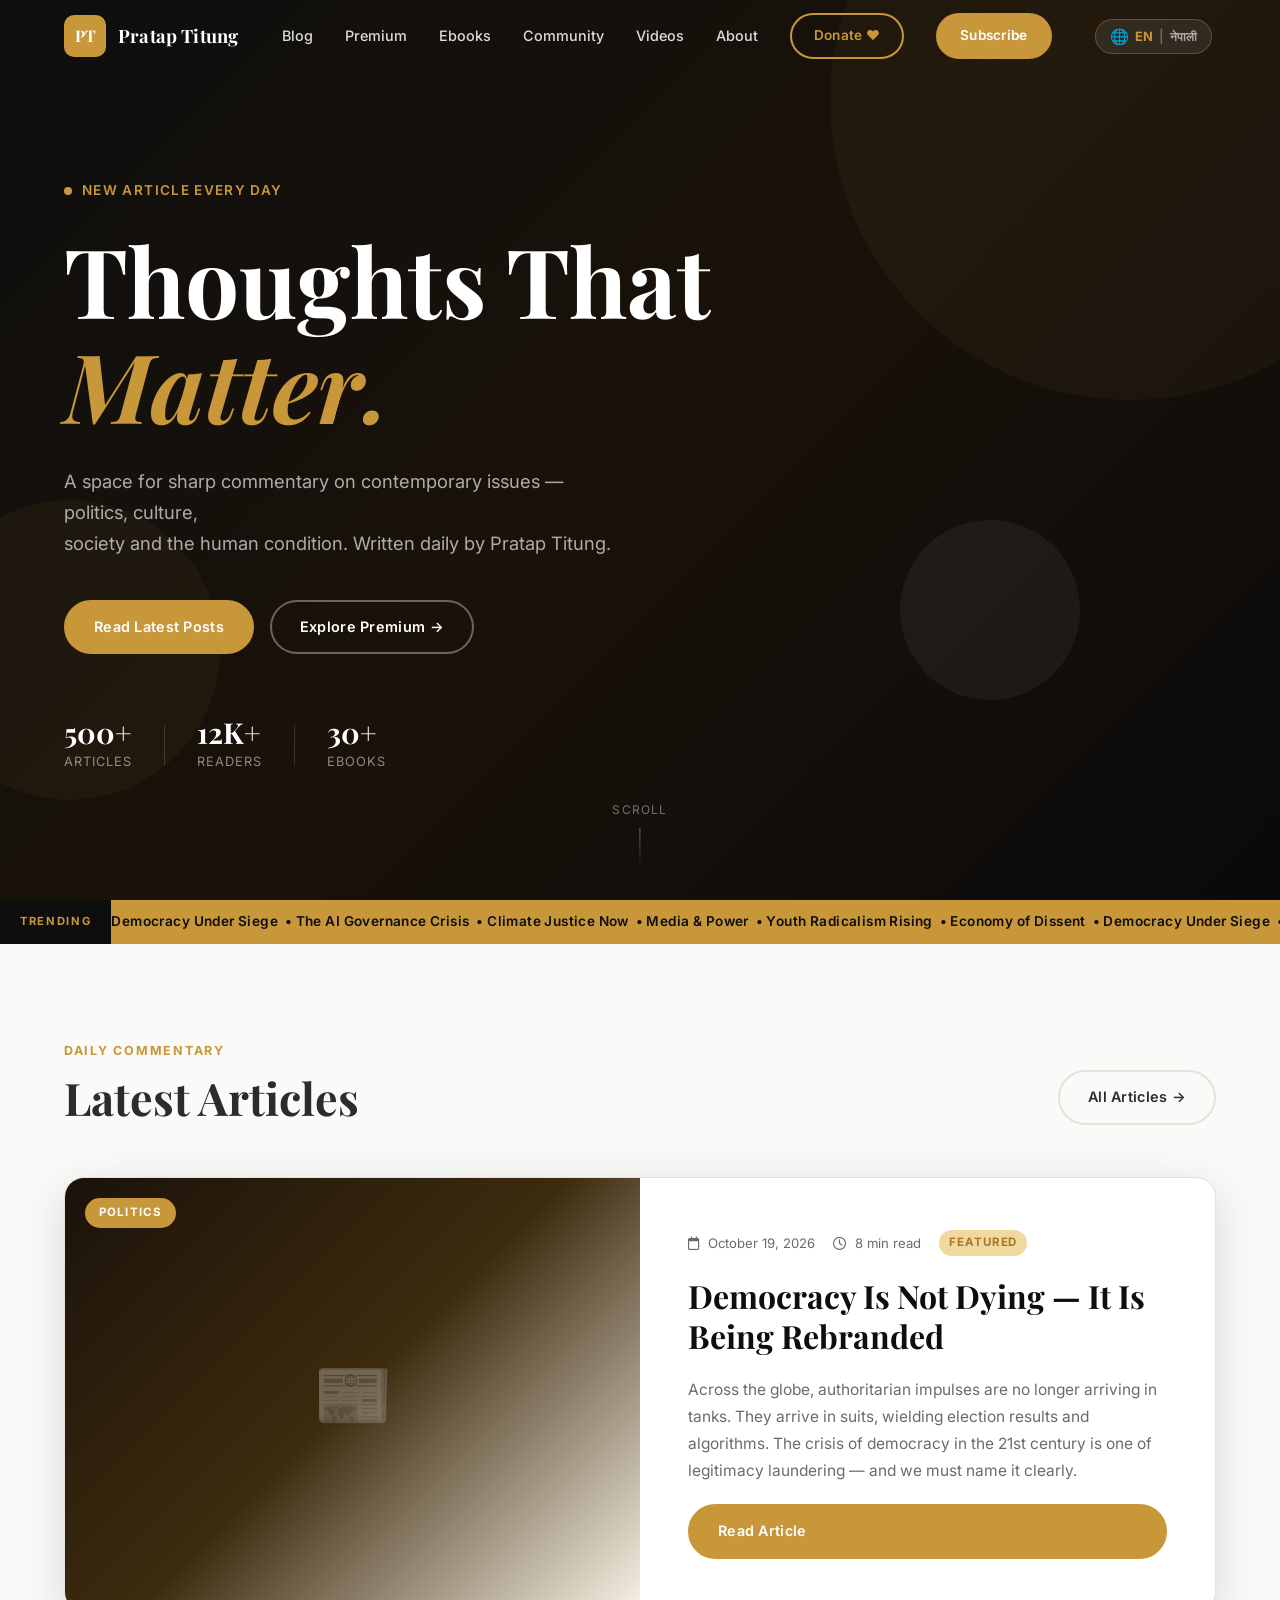
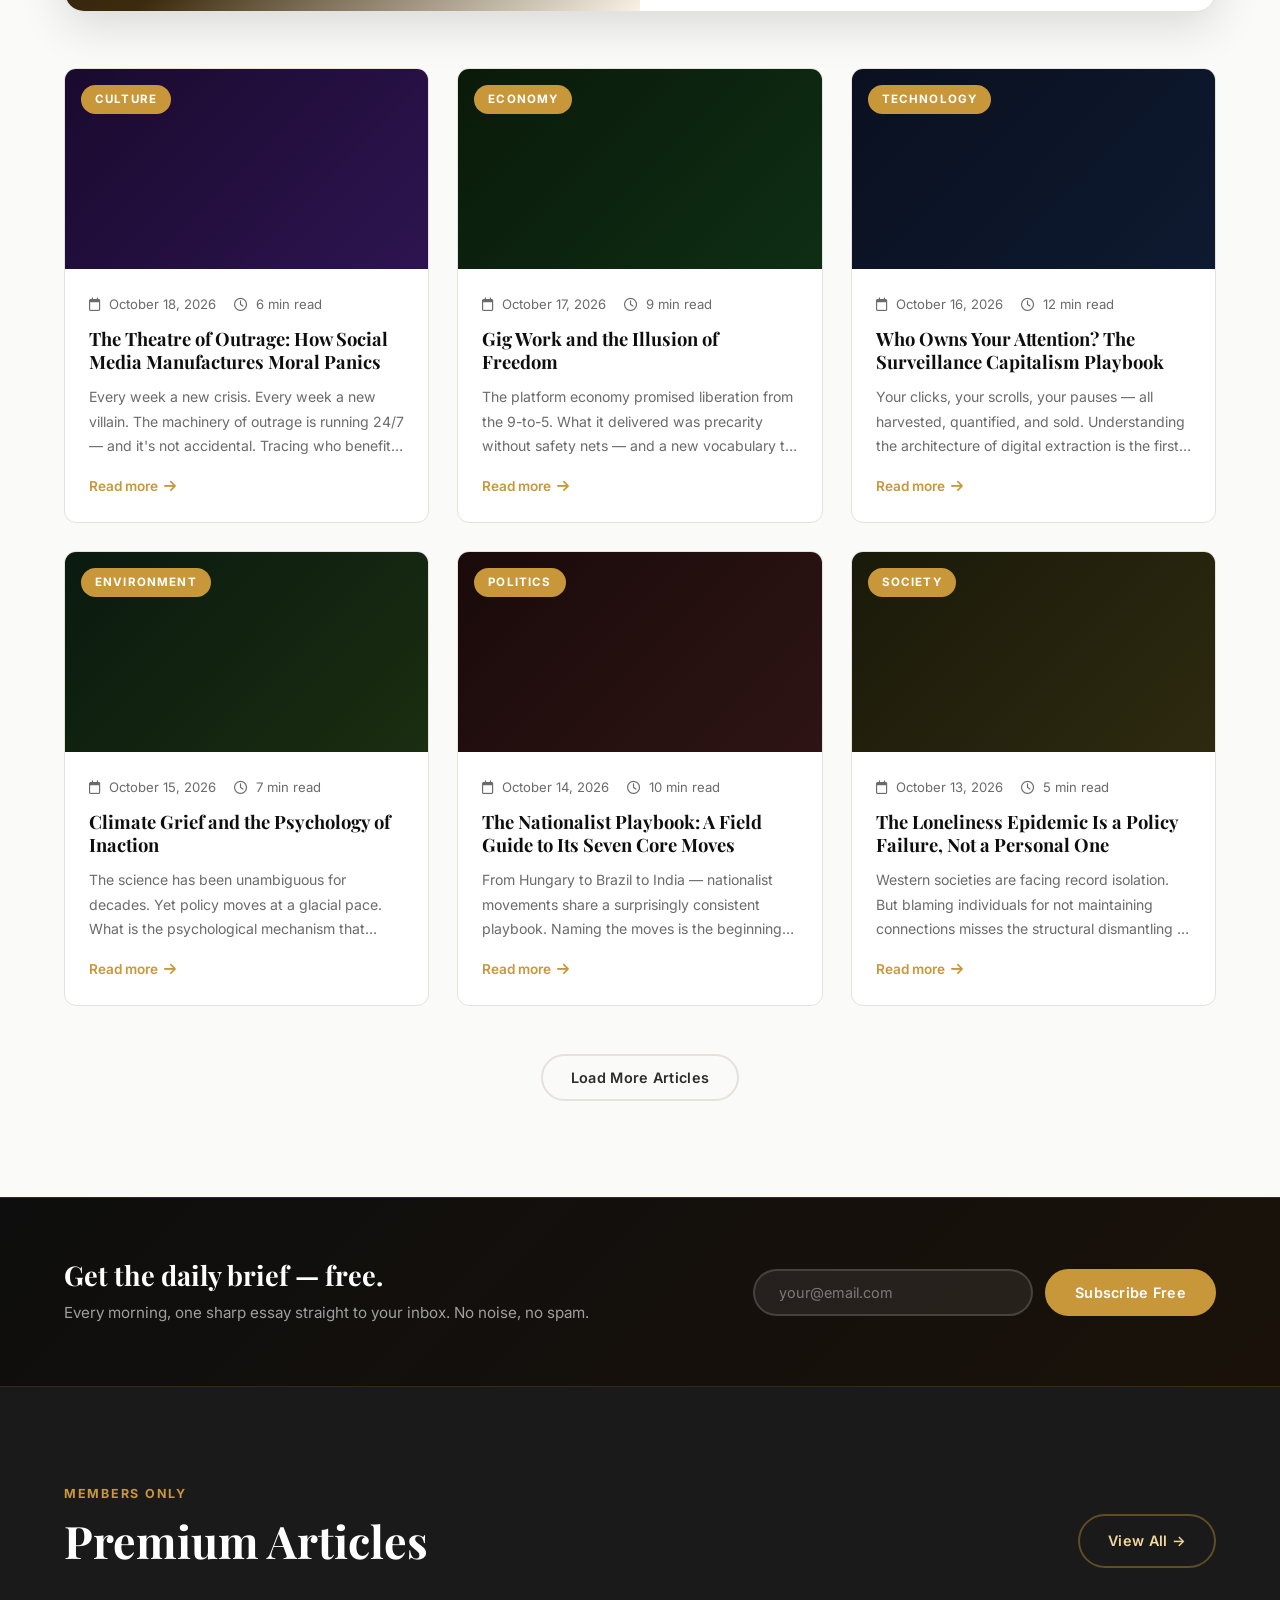
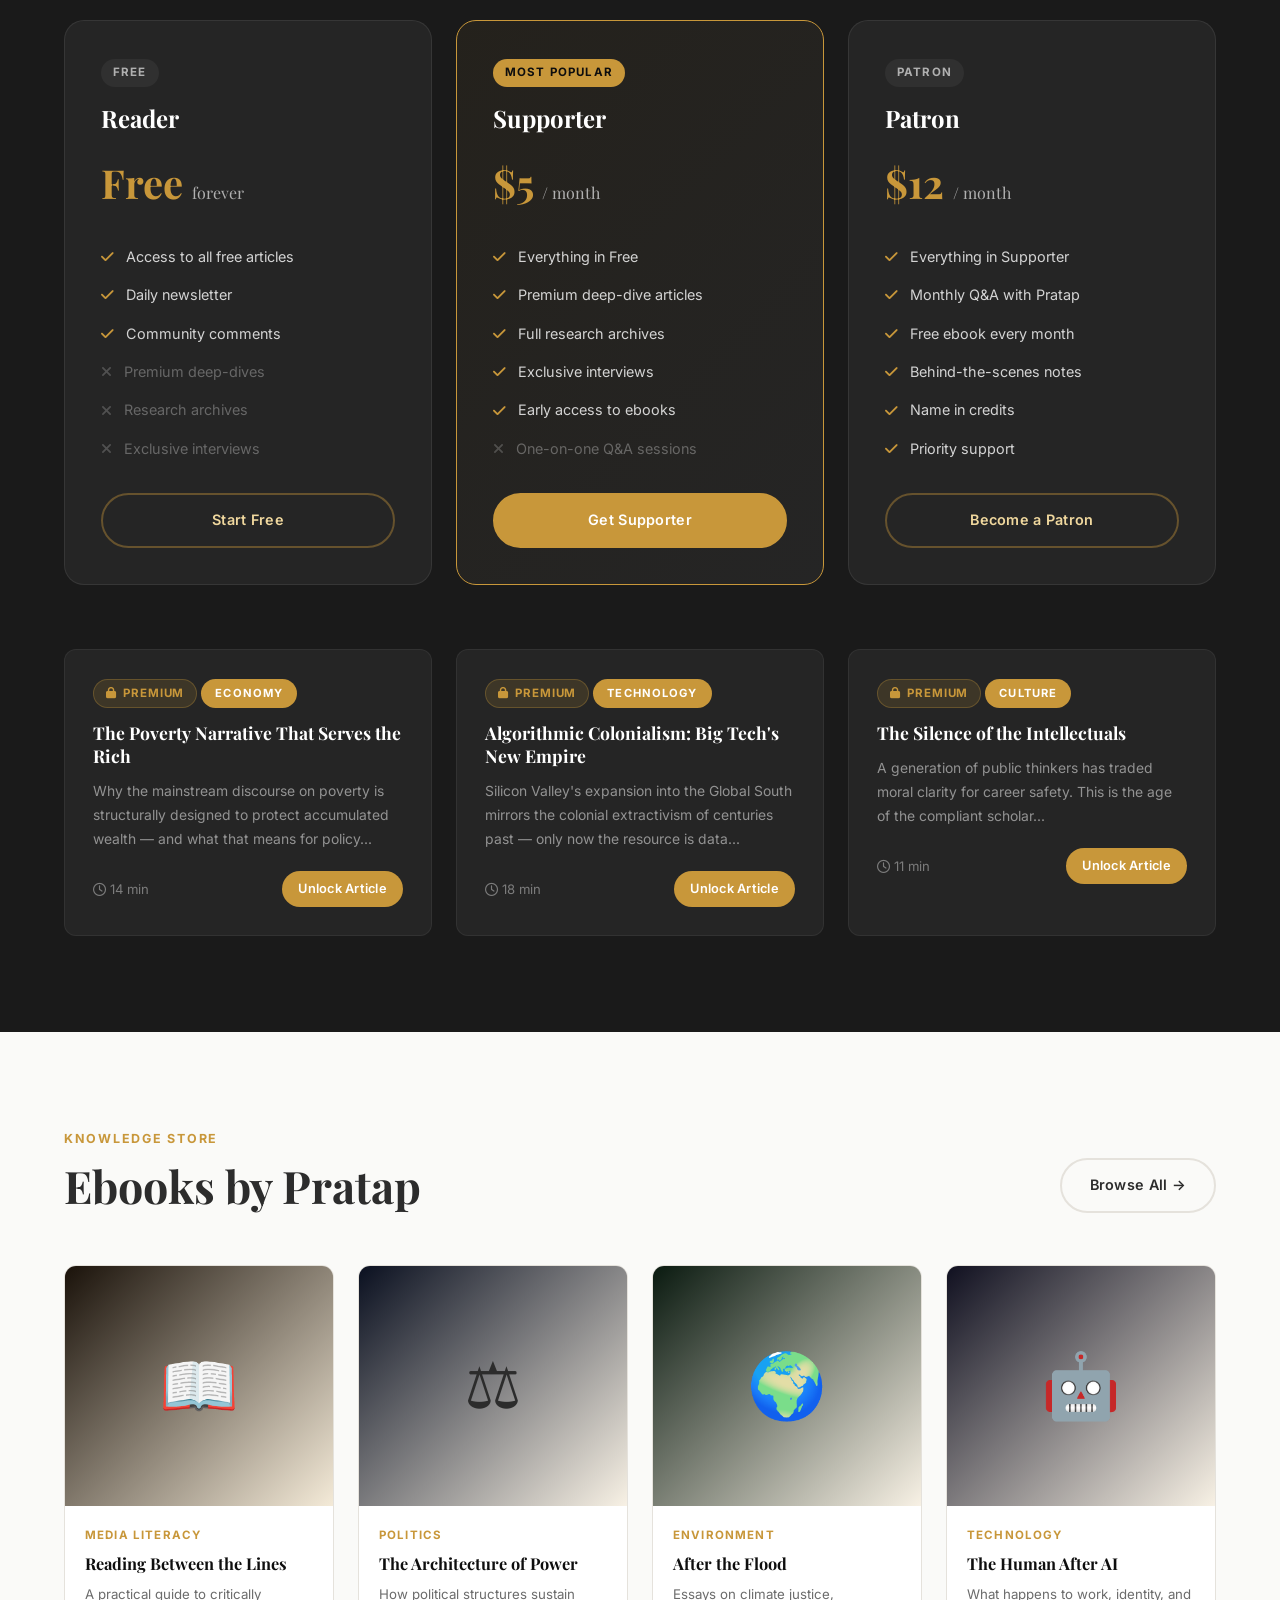
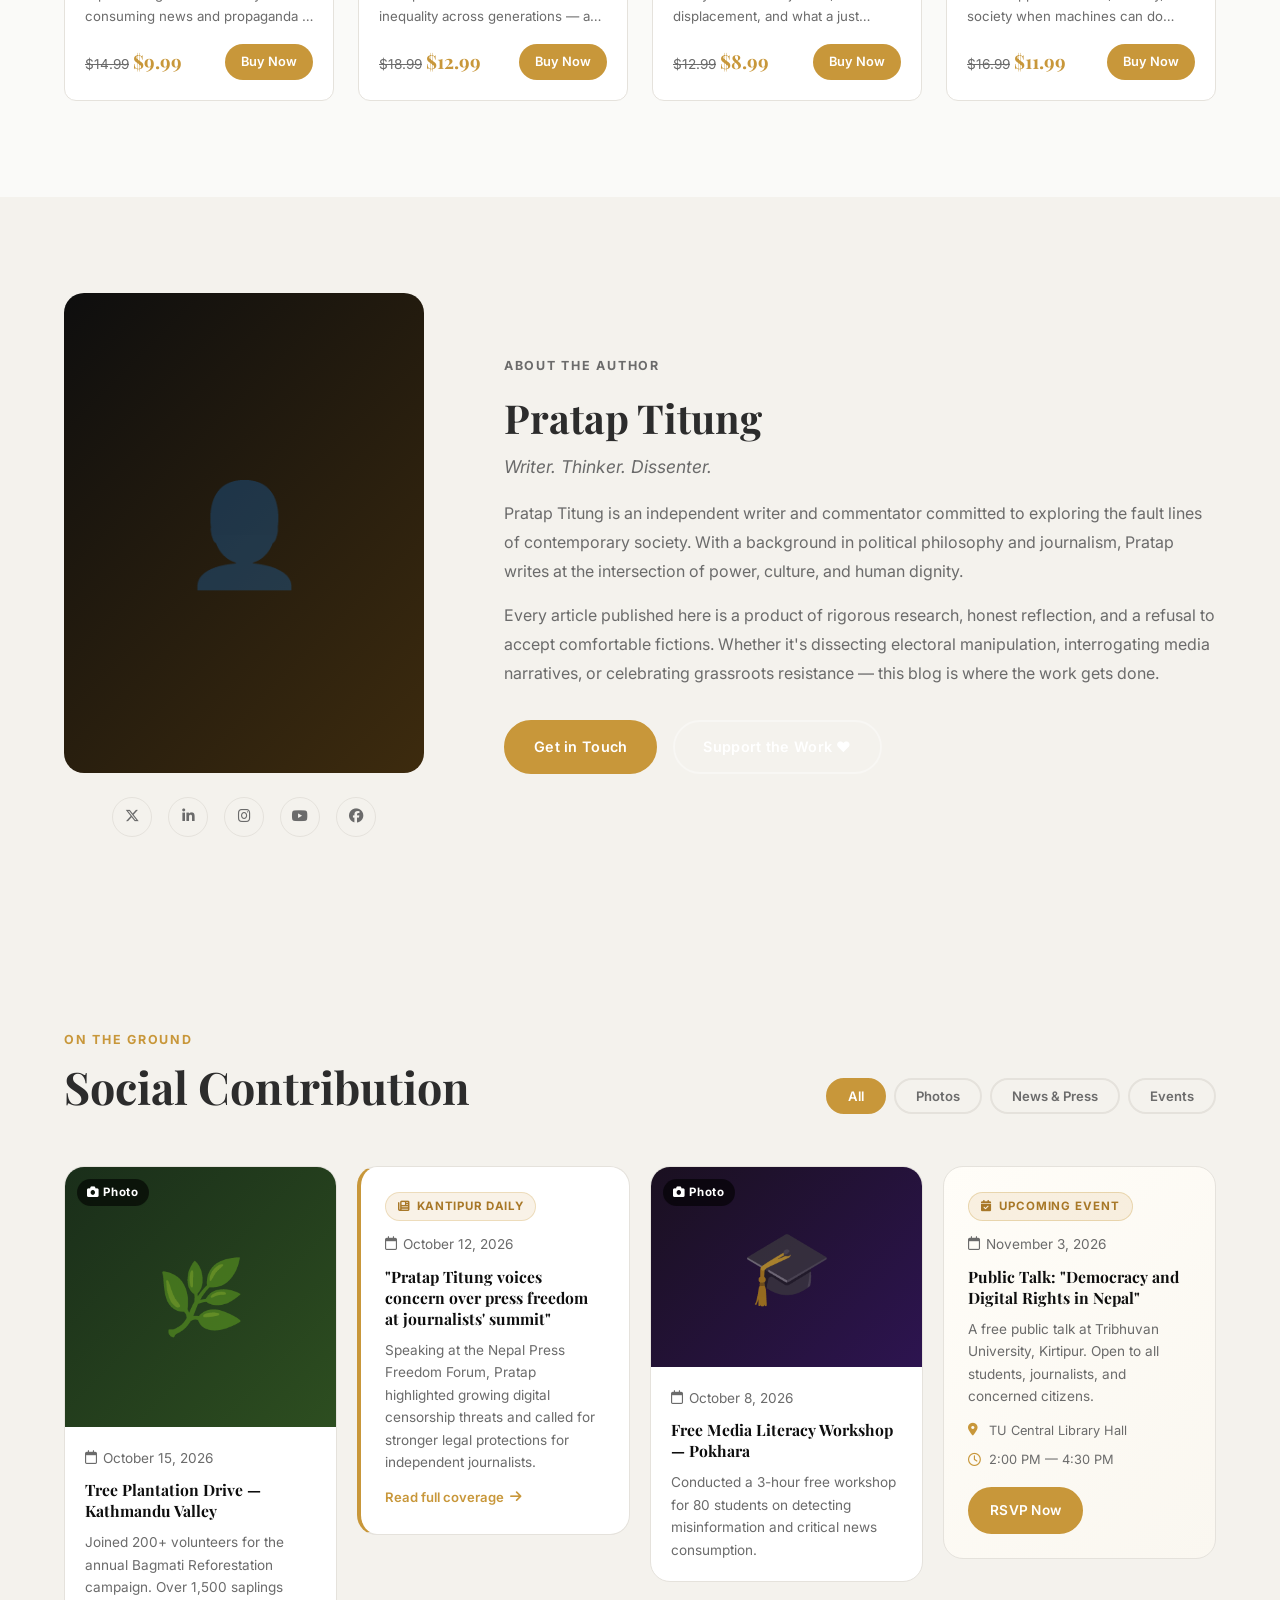
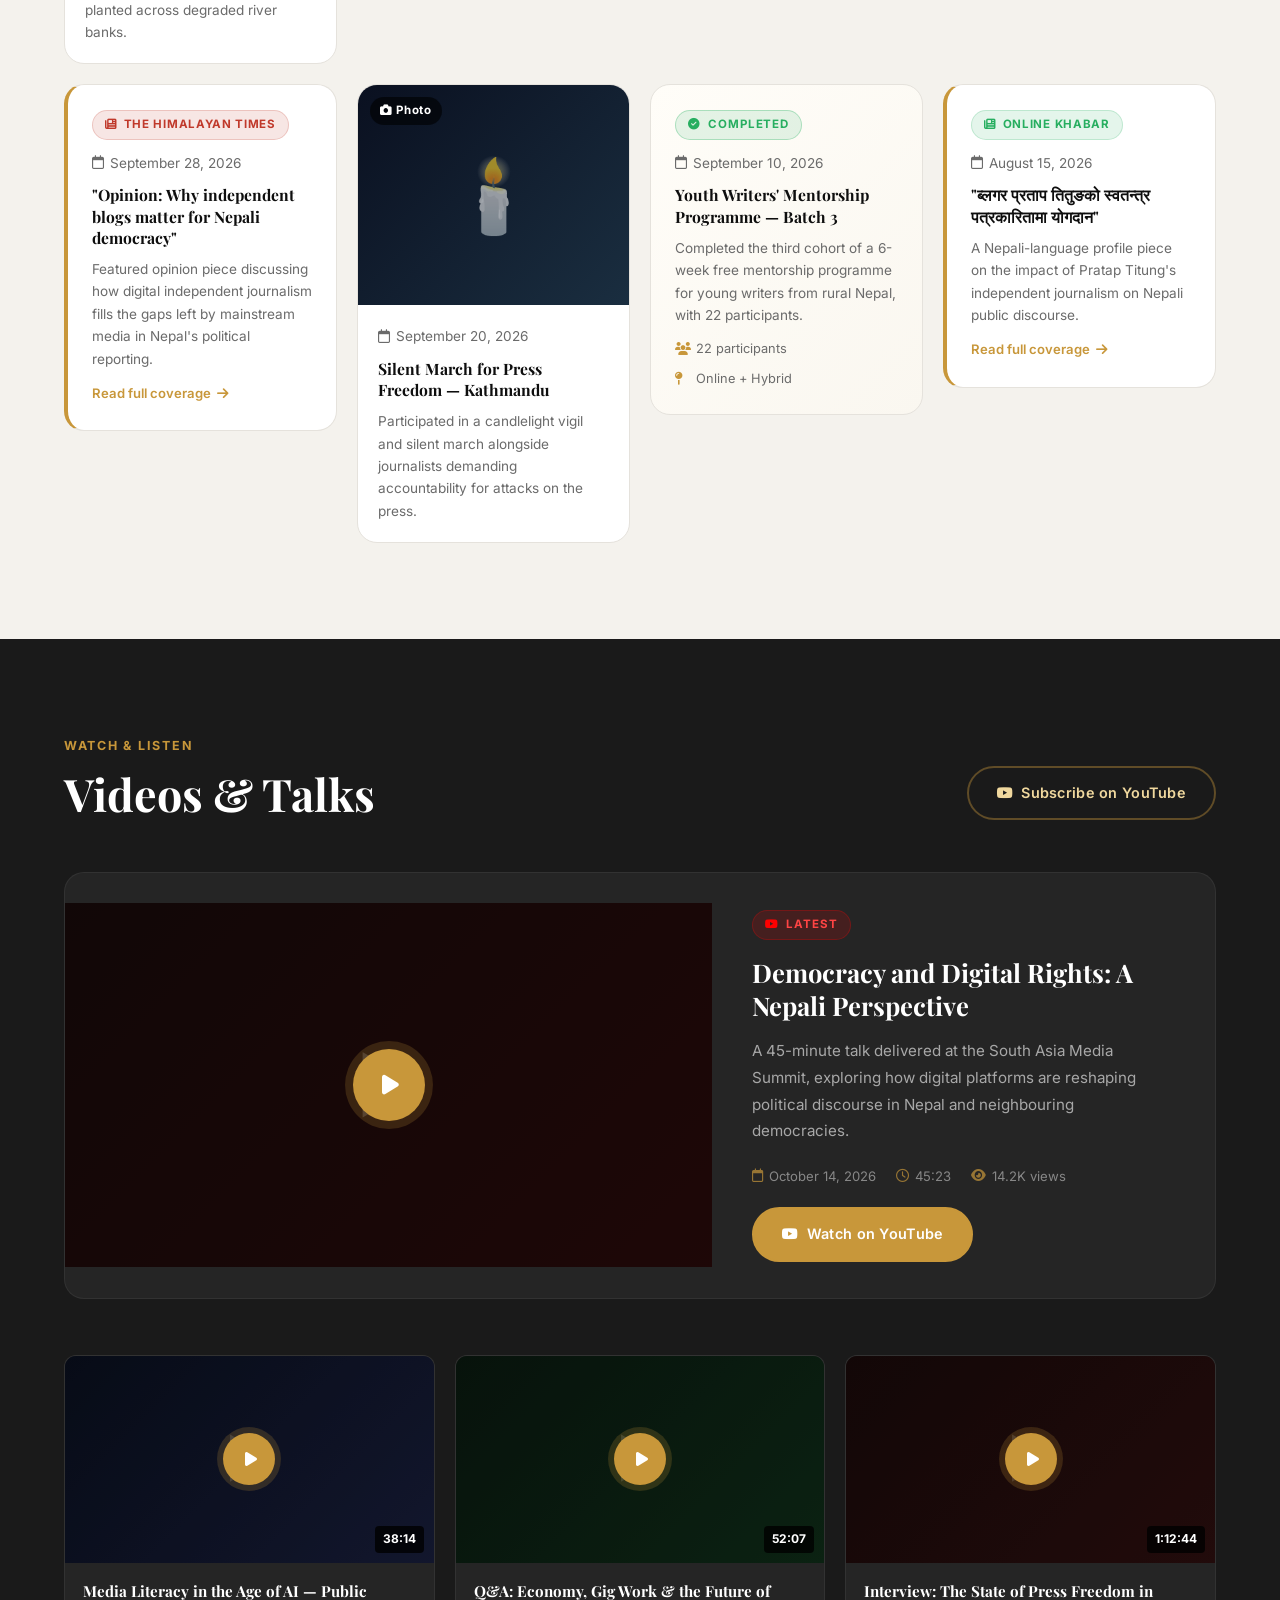
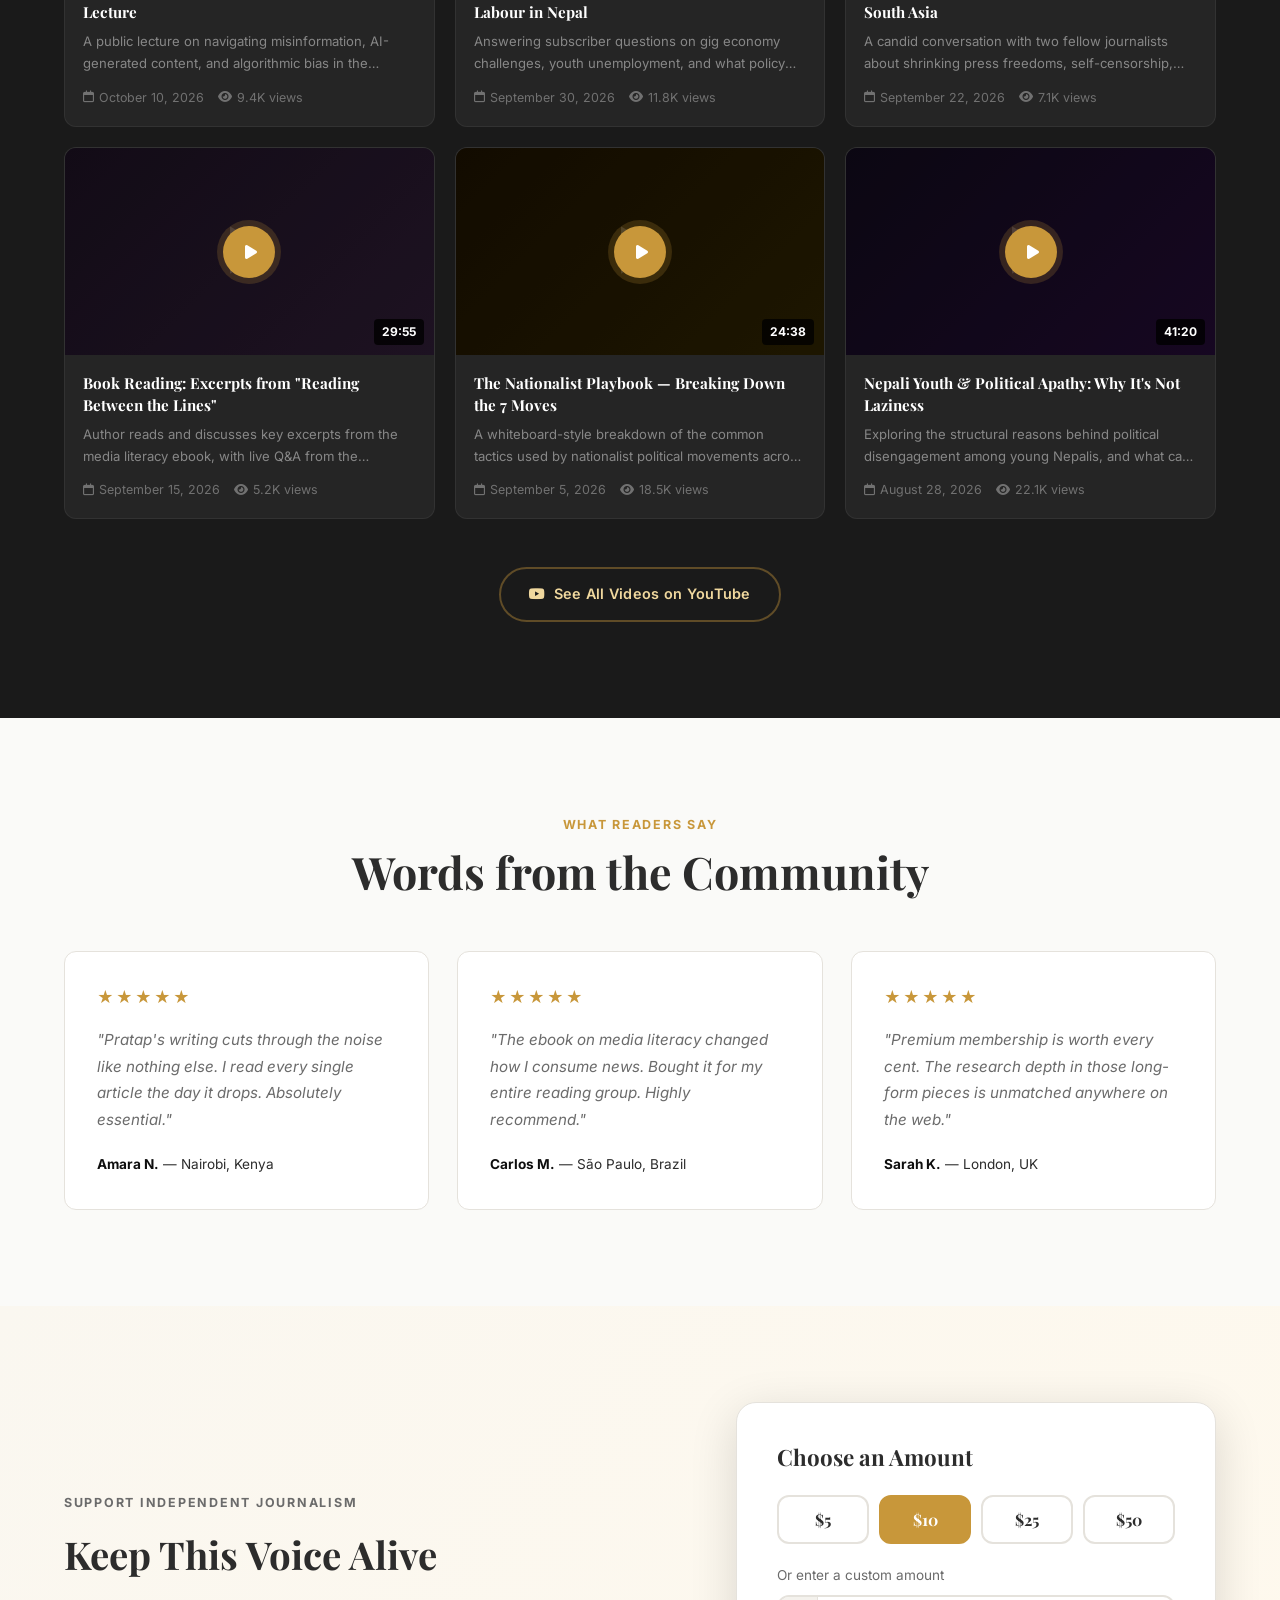
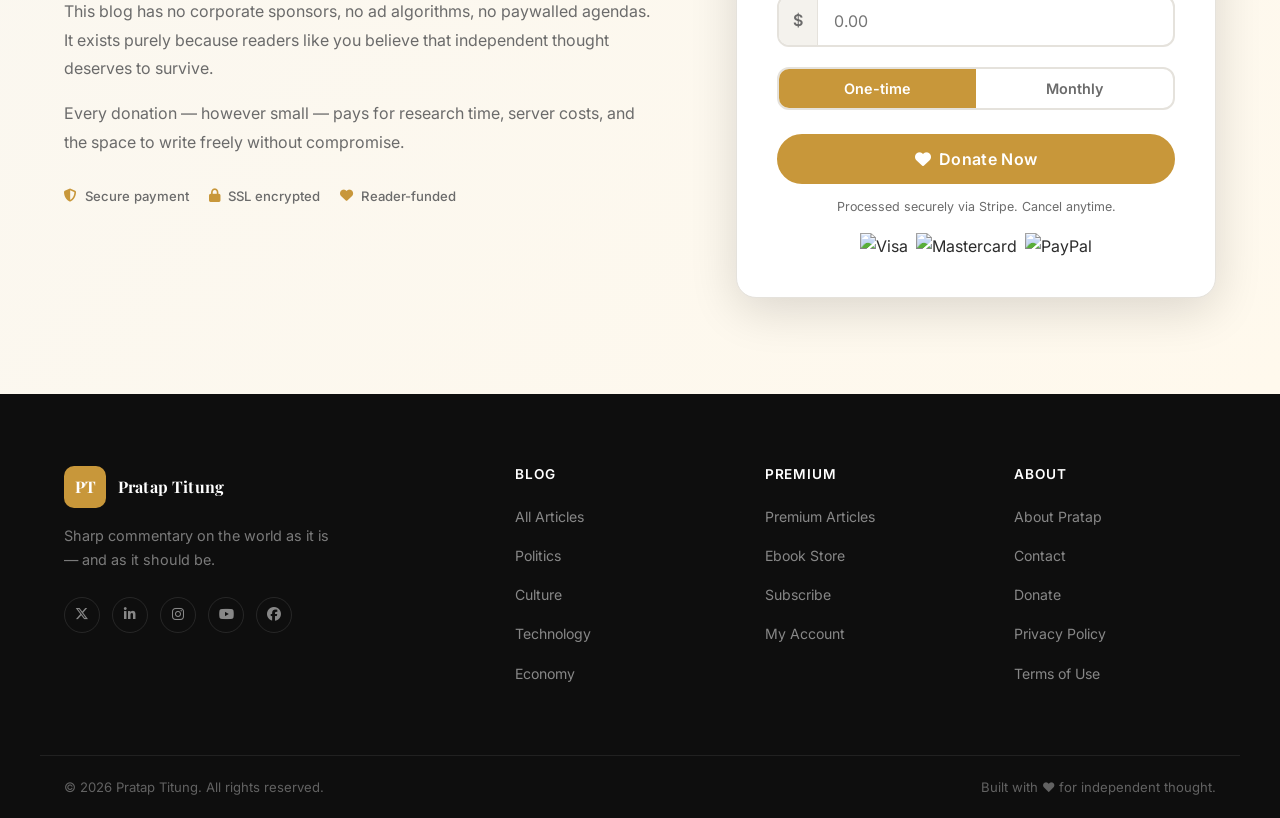
==== index.html @ 79619358 "Update YouTube links and social media references" ====
<!DOCTYPE html>
<html lang="en">
<head>
  <meta charset="UTF-8" />
  <meta name="viewport" content="width=device-width, initial-scale=1.0" />
  <title>Pratap Titung — Thoughts That Matter</title>
  <meta name="description" content="Personal blog by Pratap Titung — contemporary issues, premium articles, ebooks, and more." />
  <link rel="stylesheet" href="css/style.css" />
  <link rel="stylesheet" href="css/additions.css" />
  <link rel="preconnect" href="https://fonts.googleapis.com" />
  <link href="https://fonts.googleapis.com/css2?family=Playfair+Display:ital,wght@0,400;0,700;1,400&family=Inter:wght@300;400;500;600&display=swap" rel="stylesheet" />
  <link rel="stylesheet" href="https://cdnjs.cloudflare.com/ajax/libs/font-awesome/6.5.0/css/all.min.css" />
</head>
<body>

  <!-- ===== NAVBAR ===== -->
  <header id="navbar">
    <div class="container nav-inner">
      <a href="index.html" class="brand">
        <span class="brand-initial">PT</span>
        <span class="brand-name">Pratap Titung</span>
      </a>
      <nav class="nav-links" id="navLinks">
        <a href="#blog">Blog</a>
        <a href="#premium">Premium</a>
        <a href="#ebooks">Ebooks</a>
        <a href="#social">Community</a>
        <a href="#videos">Videos</a>
        <a href="#about">About</a>
        <a href="#donate" class="btn btn-outline-nav">Donate ❤</a>
        <a href="#premium" class="btn btn-nav">Subscribe</a>
      </nav>
      <!-- Language Toggle -->
      <button class="lang-toggle" id="langToggle" aria-label="Toggle Language" title="Switch to Nepali">
        <span class="lang-icon">🌐</span>
        <span class="lang-label" id="langLabel">EN</span>
        <span class="lang-sep">|</span>
        <span class="lang-alt">नेपाली</span>
      </button>
      <button class="hamburger" id="hamburger" aria-label="Toggle menu">
        <span></span><span></span><span></span>
      </button>
    </div>
  </header>

  <!-- ===== HERO ===== -->
  <section class="hero" id="home">
    <div class="hero-bg-shapes">
      <div class="shape shape-1"></div>
      <div class="shape shape-2"></div>
      <div class="shape shape-3"></div>
    </div>
    <div class="container hero-content">
      <p class="hero-eyebrow"><span class="dot"></span> New article every day</p>
      <h1 class="hero-title">Thoughts That<br /><em>Matter.</em></h1>
      <p class="hero-sub">
        A space for sharp commentary on contemporary issues — politics, culture,<br class="desktop-br" />
        society and the human condition. Written daily by Pratap Titung.
      </p>
      <div class="hero-cta">
        <a href="#blog" class="btn btn-primary">Read Latest Posts</a>
        <a href="#premium" class="btn btn-ghost">Explore Premium →</a>
      </div>
      <div class="hero-stats">
        <div class="stat"><strong>500+</strong><span>Articles</span></div>
        <div class="stat-divider"></div>
        <div class="stat"><strong>12K+</strong><span>Readers</span></div>
        <div class="stat-divider"></div>
        <div class="stat"><strong>30+</strong><span>Ebooks</span></div>
      </div>
    </div>
    <div class="scroll-indicator">
      <span>Scroll</span>
      <div class="scroll-line"></div>
    </div>
  </section>

  <!-- ===== TICKER ===== -->
  <div class="ticker-wrap">
    <div class="ticker-label">TRENDING</div>
    <div class="ticker-content">
      <span>Democracy Under Siege &nbsp;•&nbsp;</span>
      <span>The AI Governance Crisis &nbsp;•&nbsp;</span>
      <span>Climate Justice Now &nbsp;•&nbsp;</span>
      <span>Media & Power &nbsp;•&nbsp;</span>
      <span>Youth Radicalism Rising &nbsp;•&nbsp;</span>
      <span>Economy of Dissent &nbsp;•&nbsp;</span>
      <span>Democracy Under Siege &nbsp;•&nbsp;</span>
      <span>The AI Governance Crisis &nbsp;•&nbsp;</span>
      <span>Climate Justice Now &nbsp;•&nbsp;</span>
      <span>Media & Power &nbsp;•&nbsp;</span>
    </div>
  </div>

  <!-- ===== FEATURED / LATEST BLOG ===== -->
  <section class="section" id="blog">
    <div class="container">
      <div class="section-header">
        <div>
          <p class="section-eyebrow">Daily Commentary</p>
          <h2 class="section-title">Latest Articles</h2>
        </div>
        <a href="blog.html" class="btn btn-outline">All Articles →</a>
      </div>

      <!-- Featured post -->
      <article class="featured-post fade-in">
        <div class="featured-post-img">
          <img src="images/featured-1.jpg" alt="Featured article" onerror="this.style.display='none';this.parentElement.classList.add('img-placeholder')" />
          <span class="post-category">Politics</span>
        </div>
        <div class="featured-post-content">
          <div class="post-meta">
            <span><i class="fa-regular fa-calendar"></i> October 19, 2026</span>
            <span><i class="fa-regular fa-clock"></i> 8 min read</span>
            <span class="post-tag">Featured</span>
          </div>
          <h3 class="post-title">Democracy Is Not Dying — It Is Being Rebranded</h3>
          <p class="post-excerpt">
            Across the globe, authoritarian impulses are no longer arriving in tanks. They arrive in suits, wielding election results and algorithms. The crisis of democracy in the 21st century is one of legitimacy laundering — and we must name it clearly.
          </p>
          <a href="article.html?id=1" class="btn btn-primary">Read Article</a>
        </div>
      </article>

      <!-- Post grid -->
      <div class="post-grid" id="postGrid">
        <!-- Cards injected by JS -->
      </div>

      <div class="load-more-wrap">
        <button class="btn btn-outline" id="loadMoreBtn">Load More Articles</button>
      </div>
    </div>
  </section>

  <!-- ===== NEWSLETTER ===== -->
  <section class="newsletter-band">
    <div class="container newsletter-inner">
      <div class="nl-text">
        <h3>Get the daily brief — free.</h3>
        <p>Every morning, one sharp essay straight to your inbox. No noise, no spam.</p>
      </div>
      <form class="nl-form" id="newsletterForm">
        <input type="email" placeholder="your@email.com" required />
        <button type="submit" class="btn btn-primary">Subscribe Free</button>
      </form>
    </div>
  </section>

  <!-- ===== PREMIUM ARTICLES ===== -->
  <section class="section section-dark" id="premium">
    <div class="container">
      <div class="section-header light">
        <div>
          <p class="section-eyebrow">Members Only</p>
          <h2 class="section-title">Premium Articles</h2>
        </div>
        <a href="premium.html" class="btn btn-outline-light">View All →</a>
      </div>

      <div class="premium-pricing">
        <div class="pricing-card fade-in">
          <div class="pricing-badge">Free</div>
          <h4>Reader</h4>
          <div class="price">Free <span>forever</span></div>
          <ul>
            <li><i class="fa-solid fa-check"></i> Access to all free articles</li>
            <li><i class="fa-solid fa-check"></i> Daily newsletter</li>
            <li><i class="fa-solid fa-check"></i> Community comments</li>
            <li class="muted"><i class="fa-solid fa-xmark"></i> Premium deep-dives</li>
            <li class="muted"><i class="fa-solid fa-xmark"></i> Research archives</li>
            <li class="muted"><i class="fa-solid fa-xmark"></i> Exclusive interviews</li>
          </ul>
          <a href="#newsletter" class="btn btn-outline-light full-width">Start Free</a>
        </div>
        <div class="pricing-card featured fade-in">
          <div class="pricing-badge popular">Most Popular</div>
          <h4>Supporter</h4>
          <div class="price">$5 <span>/ month</span></div>
          <ul>
            <li><i class="fa-solid fa-check"></i> Everything in Free</li>
            <li><i class="fa-solid fa-check"></i> Premium deep-dive articles</li>
            <li><i class="fa-solid fa-check"></i> Full research archives</li>
            <li><i class="fa-solid fa-check"></i> Exclusive interviews</li>
            <li><i class="fa-solid fa-check"></i> Early access to ebooks</li>
            <li class="muted"><i class="fa-solid fa-xmark"></i> One-on-one Q&A sessions</li>
          </ul>
          <a href="checkout.html?plan=supporter" class="btn btn-primary full-width">Get Supporter</a>
        </div>
        <div class="pricing-card fade-in">
          <div class="pricing-badge">Patron</div>
          <h4>Patron</h4>
          <div class="price">$12 <span>/ month</span></div>
          <ul>
            <li><i class="fa-solid fa-check"></i> Everything in Supporter</li>
            <li><i class="fa-solid fa-check"></i> Monthly Q&A with Pratap</li>
            <li><i class="fa-solid fa-check"></i> Free ebook every month</li>
            <li><i class="fa-solid fa-check"></i> Behind-the-scenes notes</li>
            <li><i class="fa-solid fa-check"></i> Name in credits</li>
            <li><i class="fa-solid fa-check"></i> Priority support</li>
          </ul>
          <a href="checkout.html?plan=patron" class="btn btn-outline-light full-width">Become a Patron</a>
        </div>
      </div>

      <!-- Premium article teasers -->
      <div class="premium-teasers">
        <div class="premium-teaser-card fade-in" data-locked="true">
          <span class="lock-badge"><i class="fa-solid fa-lock"></i> Premium</span>
          <span class="post-category">Economy</span>
          <h4>The Poverty Narrative That Serves the Rich</h4>
          <p>Why the mainstream discourse on poverty is structurally designed to protect accumulated wealth — and what that means for policy...</p>
          <div class="teaser-footer">
            <span><i class="fa-regular fa-clock"></i> 14 min</span>
            <a href="checkout.html?plan=supporter" class="btn btn-sm-primary">Unlock Article</a>
          </div>
        </div>
        <div class="premium-teaser-card fade-in" data-locked="true">
          <span class="lock-badge"><i class="fa-solid fa-lock"></i> Premium</span>
          <span class="post-category">Technology</span>
          <h4>Algorithmic Colonialism: Big Tech's New Empire</h4>
          <p>Silicon Valley's expansion into the Global South mirrors the colonial extractivism of centuries past — only now the resource is data...</p>
          <div class="teaser-footer">
            <span><i class="fa-regular fa-clock"></i> 18 min</span>
            <a href="checkout.html?plan=supporter" class="btn btn-sm-primary">Unlock Article</a>
          </div>
        </div>
        <div class="premium-teaser-card fade-in" data-locked="true">
          <span class="lock-badge"><i class="fa-solid fa-lock"></i> Premium</span>
          <span class="post-category">Culture</span>
          <h4>The Silence of the Intellectuals</h4>
          <p>A generation of public thinkers has traded moral clarity for career safety. This is the age of the compliant scholar...</p>
          <div class="teaser-footer">
            <span><i class="fa-regular fa-clock"></i> 11 min</span>
            <a href="checkout.html?plan=supporter" class="btn btn-sm-primary">Unlock Article</a>
          </div>
        </div>
      </div>
    </div>
  </section>

  <!-- ===== EBOOKS ===== -->
  <section class="section" id="ebooks">
    <div class="container">
      <div class="section-header">
        <div>
          <p class="section-eyebrow">Knowledge Store</p>
          <h2 class="section-title">Ebooks by Pratap</h2>
        </div>
        <a href="store.html" class="btn btn-outline">Browse All →</a>
      </div>

      <div class="ebook-grid" id="ebookGrid">
        <!-- injected by JS -->
      </div>
    </div>
  </section>

  <!-- ===== ABOUT ===== -->
  <section class="section section-alt" id="about">
    <div class="container about-inner">
      <div class="about-image-wrap fade-in">
        <div class="about-img-frame">
          <img src="images/pratap.jpg" alt="Pratap Titung" onerror="this.style.display='none';this.parentElement.classList.add('img-placeholder-author')" />
        </div>
        <div class="about-social">
          <a href="https://x.com/titung489" aria-label="Twitter"><i class="fa-brands fa-x-twitter"></i></a>
          <a href="www.linkedin.com/in/titung489" aria-label="LinkedIn"><i class="fa-brands fa-linkedin-in"></i></a>
          <a href="https://www.instagram.com/titung489" aria-label="Instagram"><i class="fa-brands fa-instagram"></i></a>
          <a href="https://www.youtube.com/c/PJTOfficial" aria-label="YouTube"><i class="fa-brands fa-youtube"></i></a>
          <a href="https://www.facebook.com/c/titung489" aria-label="Facebook"><i class="fa-brands fa-facebook"></i></a>
        </div>
      </div>
      <div class="about-text fade-in">
        <p class="section-eyebrow">About the Author</p>
        <h2>Pratap Titung</h2>
        <p class="about-tagline"><em>Writer. Thinker. Dissenter.</em></p>
        <p>
          Pratap Titung is an independent writer and commentator committed to exploring the fault lines of contemporary society. With a background in political philosophy and journalism, Pratap writes at the intersection of power, culture, and human dignity.
        </p>
        <p>
          Every article published here is a product of rigorous research, honest reflection, and a refusal to accept comfortable fictions. Whether it's dissecting electoral manipulation, interrogating media narratives, or celebrating grassroots resistance — this blog is where the work gets done.
        </p>
        <div class="about-cta">
          <a href="contact.html" class="btn btn-primary">Get in Touch</a>
          <a href="#donate" class="btn btn-ghost">Support the Work ❤</a>
        </div>
      </div>
    </div>
  </section>

  <!-- ===== SOCIAL CONTRIBUTION ===== -->
  <section class="section section-alt" id="social">
    <div class="container">
      <div class="section-header">
        <div>
          <p class="section-eyebrow">On the Ground</p>
          <h2 class="section-title">Social Contribution</h2>
        </div>
        <div class="social-filter-tabs" id="socialTabs">
          <button class="s-tab active" data-tab="all">All</button>
          <button class="s-tab" data-tab="photos">Photos</button>
          <button class="s-tab" data-tab="news">News & Press</button>
          <button class="s-tab" data-tab="events">Events</button>
        </div>
      </div>

      <!-- Masonry Gallery -->
      <div class="social-grid" id="socialGrid">

        <!-- Photos -->
        <div class="social-card photo-card fade-in" data-type="photos">
          <div class="social-card-media" style="background:linear-gradient(135deg,#1a2e1a,#2d4e20);height:260px">
            <span class="social-card-emoji">🌿</span>
            <span class="social-media-badge"><i class="fa-solid fa-camera"></i> Photo</span>
          </div>
          <div class="social-card-body">
            <p class="social-card-date"><i class="fa-regular fa-calendar"></i> October 15, 2026</p>
            <h4>Tree Plantation Drive — Kathmandu Valley</h4>
            <p>Joined 200+ volunteers for the annual Bagmati Reforestation campaign. Over 1,500 saplings planted across degraded river banks.</p>
          </div>
        </div>

        <div class="social-card news-card fade-in" data-type="news">
          <div class="social-card-body news-body">
            <span class="news-source-badge"><i class="fa-solid fa-newspaper"></i> Kantipur Daily</span>
            <p class="social-card-date"><i class="fa-regular fa-calendar"></i> October 12, 2026</p>
            <h4>"Pratap Titung voices concern over press freedom at journalists' summit"</h4>
            <p>Speaking at the Nepal Press Freedom Forum, Pratap highlighted growing digital censorship threats and called for stronger legal protections for independent journalists.</p>
            <a href="#" class="social-read-link">Read full coverage <i class="fa-solid fa-arrow-right"></i></a>
          </div>
        </div>

        <div class="social-card photo-card fade-in" data-type="photos">
          <div class="social-card-media" style="background:linear-gradient(135deg,#1a1020,#2d1450);height:200px">
            <span class="social-card-emoji">🎓</span>
            <span class="social-media-badge"><i class="fa-solid fa-camera"></i> Photo</span>
          </div>
          <div class="social-card-body">
            <p class="social-card-date"><i class="fa-regular fa-calendar"></i> October 8, 2026</p>
            <h4>Free Media Literacy Workshop — Pokhara</h4>
            <p>Conducted a 3-hour free workshop for 80 students on detecting misinformation and critical news consumption.</p>
          </div>
        </div>

        <div class="social-card events-card fade-in" data-type="events">
          <div class="social-card-body events-body">
            <span class="event-badge upcoming"><i class="fa-solid fa-calendar-check"></i> Upcoming Event</span>
            <p class="social-card-date"><i class="fa-regular fa-calendar"></i> November 3, 2026</p>
            <h4>Public Talk: "Democracy and Digital Rights in Nepal"</h4>
            <p>A free public talk at Tribhuvan University, Kirtipur. Open to all students, journalists, and concerned citizens.</p>
            <div class="event-meta">
              <span><i class="fa-solid fa-location-dot"></i> TU Central Library Hall</span>
              <span><i class="fa-regular fa-clock"></i> 2:00 PM — 4:30 PM</span>
            </div>
            <a href="contact.html" class="btn btn-primary" style="margin-top:16px;font-size:0.85rem;padding:10px 20px;">RSVP Now</a>
          </div>
        </div>

        <div class="social-card news-card fade-in" data-type="news">
          <div class="social-card-body news-body">
            <span class="news-source-badge" style="background:#c0392b20;color:#c0392b;border-color:#c0392b33"><i class="fa-solid fa-newspaper"></i> The Himalayan Times</span>
            <p class="social-card-date"><i class="fa-regular fa-calendar"></i> September 28, 2026</p>
            <h4>"Opinion: Why independent blogs matter for Nepali democracy"</h4>
            <p>Featured opinion piece discussing how digital independent journalism fills the gaps left by mainstream media in Nepal's political reporting.</p>
            <a href="#" class="social-read-link">Read full coverage <i class="fa-solid fa-arrow-right"></i></a>
          </div>
        </div>

        <div class="social-card photo-card fade-in" data-type="photos">
          <div class="social-card-media" style="background:linear-gradient(135deg,#0a1020,#1a2e40);height:220px">
            <span class="social-card-emoji">🕯️</span>
            <span class="social-media-badge"><i class="fa-solid fa-camera"></i> Photo</span>
          </div>
          <div class="social-card-body">
            <p class="social-card-date"><i class="fa-regular fa-calendar"></i> September 20, 2026</p>
            <h4>Silent March for Press Freedom — Kathmandu</h4>
            <p>Participated in a candlelight vigil and silent march alongside journalists demanding accountability for attacks on the press.</p>
          </div>
        </div>

        <div class="social-card events-card fade-in" data-type="events">
          <div class="social-card-body events-body">
            <span class="event-badge past"><i class="fa-solid fa-circle-check"></i> Completed</span>
            <p class="social-card-date"><i class="fa-regular fa-calendar"></i> September 10, 2026</p>
            <h4>Youth Writers' Mentorship Programme — Batch 3</h4>
            <p>Completed the third cohort of a 6-week free mentorship programme for young writers from rural Nepal, with 22 participants.</p>
            <div class="event-meta">
              <span><i class="fa-solid fa-users"></i> 22 participants</span>
              <span><i class="fa-solid fa-map-pin"></i> Online + Hybrid</span>
            </div>
          </div>
        </div>

        <div class="social-card news-card fade-in" data-type="news">
          <div class="social-card-body news-body">
            <span class="news-source-badge" style="background:#27ae6020;color:#27ae60;border-color:#27ae6033"><i class="fa-solid fa-newspaper"></i> Online Khabar</span>
            <p class="social-card-date"><i class="fa-regular fa-calendar"></i> August 15, 2026</p>
            <h4>"ब्लगर प्रताप तितुङको स्वतन्त्र पत्रकारितामा योगदान"</h4>
            <p>A Nepali-language profile piece on the impact of Pratap Titung's independent journalism on Nepali public discourse.</p>
            <a href="#" class="social-read-link">Read full coverage <i class="fa-solid fa-arrow-right"></i></a>
          </div>
        </div>

      </div><!-- /social-grid -->
    </div>
  </section>

  <!-- ===== YOUTUBE VIDEOS ===== -->
  <section class="section section-dark" id="videos">
    <div class="container">
      <div class="section-header light">
        <div>
          <p class="section-eyebrow">Watch & Listen</p>
          <h2 class="section-title">Videos & Talks</h2>
        </div>
        <a href="https://www.youtube.com/c/PJTOfficial" target="_blank" rel="noopener" class="btn btn-outline-light">
          <i class="fa-brands fa-youtube"></i> Subscribe on YouTube
        </a>
      </div>

      <!-- Featured Video -->
      <div class="video-featured fade-in">
        <div class="video-embed-wrap" id="featuredVideoWrap">
          <div class="video-thumb-placeholder" data-videoid="dQw4w9WgXcQ" style="background:linear-gradient(135deg,#1a0a0a,#2e0a0a)">
            <span class="video-thumb-emoji">▶</span>
            <div class="video-thumb-overlay">
              <button class="play-btn" onclick="loadVideo('featuredVideoWrap','dQw4w9WgXcQ')">
                <i class="fa-solid fa-play"></i>
              </button>
            </div>
          </div>
        </div>
        <div class="video-featured-info">
          <span class="video-badge"><i class="fa-brands fa-youtube"></i> Latest</span>
          <h3>Democracy and Digital Rights: A Nepali Perspective</h3>
          <p>A 45-minute talk delivered at the South Asia Media Summit, exploring how digital platforms are reshaping political discourse in Nepal and neighbouring democracies.</p>
          <div class="video-meta">
            <span><i class="fa-regular fa-calendar"></i> October 14, 2026</span>
            <span><i class="fa-regular fa-clock"></i> 45:23</span>
            <span><i class="fa-solid fa-eye"></i> 14.2K views</span>
          </div>
          <a href="https://www.youtube.com/c/PJTOfficial" target="_blank" class="btn btn-primary" style="margin-top:20px">
            <i class="fa-brands fa-youtube"></i> Watch on YouTube
          </a>
        </div>
      </div>

      <!-- Video Grid -->
      <div class="video-grid" id="videoGrid">
        <!-- injected by JS -->
      </div>

      <div class="load-more-wrap" style="margin-top:48px">
        <a href="https://www.youtube.com/c/PJTOfficial" target="_blank" class="btn btn-outline-light">
          <i class="fa-brands fa-youtube"></i> See All Videos on YouTube
        </a>
      </div>
    </div>
  </section>

  <!-- ===== TESTIMONIALS ===== -->

  <section class="section" id="testimonials">
    <div class="container">
      <div class="section-header centered">
        <div>
          <p class="section-eyebrow">What Readers Say</p>
          <h2 class="section-title">Words from the Community</h2>
        </div>
      </div>
      <div class="testimonial-grid">
        <div class="testimonial-card fade-in">
          <div class="stars">★★★★★</div>
          <p>"Pratap's writing cuts through the noise like nothing else. I read every single article the day it drops. Absolutely essential."</p>
          <div class="testi-author"><strong>Amara N.</strong> — Nairobi, Kenya</div>
        </div>
        <div class="testimonial-card fade-in">
          <div class="stars">★★★★★</div>
          <p>"The ebook on media literacy changed how I consume news. Bought it for my entire reading group. Highly recommend."</p>
          <div class="testi-author"><strong>Carlos M.</strong> — São Paulo, Brazil</div>
        </div>
        <div class="testimonial-card fade-in">
          <div class="stars">★★★★★</div>
          <p>"Premium membership is worth every cent. The research depth in those long-form pieces is unmatched anywhere on the web."</p>
          <div class="testi-author"><strong>Sarah K.</strong> — London, UK</div>
        </div>
      </div>
    </div>
  </section>

  <!-- ===== DONATION ===== -->
  <section class="section donation-section" id="donate">
    <div class="container">
      <div class="donate-inner">
        <div class="donate-text fade-in">
          <p class="section-eyebrow">Support Independent Journalism</p>
          <h2>Keep This Voice Alive</h2>
          <p>
            This blog has no corporate sponsors, no ad algorithms, no paywalled agendas. It exists purely because readers like you believe that independent thought deserves to survive.
          </p>
          <p>
            Every donation — however small — pays for research time, server costs, and the space to write freely without compromise.
          </p>
          <div class="donate-badges">
            <span><i class="fa-solid fa-shield-halved"></i> Secure payment</span>
            <span><i class="fa-solid fa-lock"></i> SSL encrypted</span>
            <span><i class="fa-solid fa-heart"></i> Reader-funded</span>
          </div>
        </div>
        <div class="donate-box fade-in">
          <h3>Choose an Amount</h3>
          <div class="donate-amounts">
            <button class="amount-btn" data-amount="5">$5</button>
            <button class="amount-btn active" data-amount="10">$10</button>
            <button class="amount-btn" data-amount="25">$25</button>
            <button class="amount-btn" data-amount="50">$50</button>
          </div>
          <div class="custom-amount">
            <label>Or enter a custom amount</label>
            <div class="amount-input-wrap">
              <span>$</span>
              <input type="number" id="customAmount" placeholder="0.00" min="1" />
            </div>
          </div>
          <div class="donate-frequency">
            <button class="freq-btn active" data-freq="once">One-time</button>
            <button class="freq-btn" data-freq="monthly">Monthly</button>
          </div>
          <button class="btn btn-primary full-width donate-btn" id="donateBtn">
            <i class="fa-solid fa-heart"></i> Donate Now
          </button>
          <p class="donate-note">Processed securely via Stripe. Cancel anytime.</p>
          <div class="donate-methods">
            <img src="https://img.shields.io/badge/Visa-1A1F71?style=for-the-badge&logo=Visa&logoColor=white" alt="Visa" />
            <img src="https://img.shields.io/badge/Mastercard-ED1C24?style=for-the-badge&logo=Mastercard&logoColor=white" alt="Mastercard" />
            <img src="https://img.shields.io/badge/PayPal-00457C?style=for-the-badge&logo=paypal&logoColor=white" alt="PayPal" />
          </div>
        </div>
      </div>
    </div>
  </section>

  <!-- ===== FOOTER ===== -->
  <footer class="site-footer">
    <div class="container footer-grid">
      <div class="footer-brand">
        <a href="index.html" class="brand">
          <span class="brand-initial">PT</span>
          <span class="brand-name">Pratap Titung</span>
        </a>
        <p>Sharp commentary on the world as it is — and as it should be.</p>
        <div class="footer-social">
          <a href="https://x.com/titung489" aria-label="Twitter"><i class="fa-brands fa-x-twitter"></i></a>
          <a href="www.linkedin.com/in/titung489" aria-label="LinkedIn"><i class="fa-brands fa-linkedin-in"></i></a>
          <a href="https://www.instagram.com/titung489" aria-label="Instagram"><i class="fa-brands fa-instagram"></i></a>
          <a href="https://www.youtube.com/c/PJTOfficial" aria-label="YouTube"><i class="fa-brands fa-youtube"></i></a>
          <a href="https://www.facebook.com/c/titung489" aria-label="Facebook"><i class="fa-brands fa-facebook"></i></a>
        </div>
      </div>
      <div class="footer-col">
        <h5>Blog</h5>
        <ul>
          <li><a href="blog.html">All Articles</a></li>
          <li><a href="blog.html?cat=politics">Politics</a></li>
          <li><a href="blog.html?cat=culture">Culture</a></li>
          <li><a href="blog.html?cat=technology">Technology</a></li>
          <li><a href="blog.html?cat=economy">Economy</a></li>
        </ul>
      </div>
      <div class="footer-col">
        <h5>Premium</h5>
        <ul>
          <li><a href="premium.html">Premium Articles</a></li>
          <li><a href="store.html">Ebook Store</a></li>
          <li><a href="checkout.html?plan=supporter">Subscribe</a></li>
          <li><a href="account.html">My Account</a></li>
        </ul>
      </div>
      <div class="footer-col">
        <h5>About</h5>
        <ul>
          <li><a href="#about">About Pratap</a></li>
          <li><a href="contact.html">Contact</a></li>
          <li><a href="#donate">Donate</a></li>
          <li><a href="privacy.html">Privacy Policy</a></li>
          <li><a href="terms.html">Terms of Use</a></li>
        </ul>
      </div>
    </div>
    <div class="footer-bottom">
      <div class="container footer-bottom-inner">
        <p>&copy; 2026 Pratap Titung. All rights reserved.</p>
        <p>Built with ❤ for independent thought.</p>
      </div>
    </div>
  </footer>

  <!-- ===== MODAL: Donation Confirmation ===== -->
  <div class="modal-overlay" id="donateModal">
    <div class="modal">
      <button class="modal-close" id="modalClose">&times;</button>
      <div class="modal-icon">❤</div>
      <h3>Thank You!</h3>
      <p id="modalMsg">Your generous donation is deeply appreciated. You're keeping independent journalism alive.</p>
      <button class="btn btn-primary" id="modalCloseBtn">Close</button>
    </div>
  </div>

  <!-- ===== BACK TO TOP ===== -->
  <button class="back-to-top" id="backToTop" aria-label="Back to top">
    <i class="fa-solid fa-arrow-up"></i>
  </button>

  <!-- Translation Loading Overlay -->
  <div class="translate-overlay" id="translateOverlay">
    <div class="translate-spinner">
      <i class="fa-solid fa-language"></i>
      <span id="translateStatus">अनुवाद हुँदैछ...</span>
    </div>
  </div>

  <script src="js/main.js"></script>
  <script src="js/translate.js"></script>
  <script src="js/videos.js"></script>
  <script src="js/social.js"></script>
</body>
</html>
---- css/style.css ----
/* ===================================================
   Pratap Titung — Personal Blog
   Main Stylesheet
   =================================================== */

/* --- CSS Variables --- */
:root {
  --accent: #c8973a;
  --accent-dark: #a87828;
  --accent-light: #f0d89e;
  --dark: #0e0e0e;
  --dark-2: #1a1a1a;
  --dark-3: #252525;
  --mid: #3a3a3a;
  --text: #2c2c2c;
  --text-muted: #6b6b6b;
  --text-light: #b0b0b0;
  --bg: #fafaf8;
  --bg-alt: #f4f2ed;
  --white: #ffffff;
  --border: #e5e2dc;
  --radius: 12px;
  --radius-lg: 20px;
  --shadow: 0 4px 24px rgba(0,0,0,0.08);
  --shadow-lg: 0 12px 48px rgba(0,0,0,0.14);
  --font-heading: 'Playfair Display', Georgia, serif;
  --font-body: 'Inter', system-ui, sans-serif;
  --nav-h: 72px;
  --transition: 0.3s ease;
}

/* --- Reset & Base --- */
*, *::before, *::after { box-sizing: border-box; margin: 0; padding: 0; }

html { scroll-behavior: smooth; font-size: 16px; }

body {
  font-family: var(--font-body);
  color: var(--text);
  background: var(--bg);
  line-height: 1.7;
  overflow-x: hidden;
}

img { max-width: 100%; height: auto; display: block; }
a { color: inherit; text-decoration: none; }
ul { list-style: none; }

h1, h2, h3, h4, h5 { font-family: var(--font-heading); line-height: 1.25; }

/* --- Container --- */
.container {
  width: 100%;
  max-width: 1200px;
  margin: 0 auto;
  padding: 0 24px;
}

/* ===================================================
   BUTTONS
   =================================================== */
.btn {
  display: inline-flex;
  align-items: center;
  gap: 8px;
  padding: 13px 28px;
  border-radius: 50px;
  font-family: var(--font-body);
  font-weight: 600;
  font-size: 0.9rem;
  border: 2px solid transparent;
  cursor: pointer;
  transition: all var(--transition);
  letter-spacing: 0.02em;
  white-space: nowrap;
}

.btn-primary {
  background: var(--accent);
  color: var(--white);
  border-color: var(--accent);
}
.btn-primary:hover { background: var(--accent-dark); border-color: var(--accent-dark); transform: translateY(-2px); box-shadow: 0 6px 20px rgba(200,151,58,0.35); }

.btn-outline {
  background: transparent;
  color: var(--text);
  border-color: var(--border);
}
.btn-outline:hover { border-color: var(--accent); color: var(--accent); }

.btn-outline-nav {
  background: transparent;
  color: var(--accent);
  border: 2px solid var(--accent);
  padding: 9px 22px;
  font-size: 0.85rem;
}
.btn-outline-nav:hover { background: var(--accent); color: var(--white); }

.btn-nav {
  background: var(--accent);
  color: var(--white);
  border: 2px solid var(--accent);
  padding: 9px 22px;
  font-size: 0.85rem;
}
.btn-nav:hover { background: var(--accent-dark); border-color: var(--accent-dark); }

.btn-ghost {
  background: transparent;
  color: var(--white);
  border: 2px solid rgba(255,255,255,0.35);
}
.btn-ghost:hover { background: rgba(255,255,255,0.12); border-color: rgba(255,255,255,0.7); }

.btn-outline-light {
  background: transparent;
  color: var(--accent-light);
  border: 2px solid rgba(200,151,58,0.4);
}
.btn-outline-light:hover { background: rgba(200,151,58,0.12); border-color: var(--accent); color: var(--accent); }

.btn-sm-primary {
  display: inline-flex;
  align-items: center;
  padding: 7px 16px;
  border-radius: 50px;
  background: var(--accent);
  color: var(--white);
  font-size: 0.8rem;
  font-weight: 600;
  font-family: var(--font-body);
  cursor: pointer;
  border: none;
  transition: all var(--transition);
}
.btn-sm-primary:hover { background: var(--accent-dark); transform: translateY(-1px); }

.full-width { width: 100%; justify-content: center; }

/* ===================================================
   NAVBAR
   =================================================== */
#navbar {
  position: fixed;
  top: 0; left: 0; right: 0;
  z-index: 1000;
  height: var(--nav-h);
  background: transparent;
  transition: background var(--transition), box-shadow var(--transition);
}

#navbar.scrolled {
  background: rgba(14,14,14,0.95);
  backdrop-filter: blur(16px);
  box-shadow: 0 2px 24px rgba(0,0,0,0.3);
}

.nav-inner {
  display: flex;
  align-items: center;
  justify-content: space-between;
  height: 100%;
}

.brand {
  display: flex;
  align-items: center;
  gap: 12px;
  font-family: var(--font-heading);
}

.brand-initial {
  width: 42px; height: 42px;
  background: var(--accent);
  color: var(--white);
  border-radius: 10px;
  display: flex;
  align-items: center;
  justify-content: center;
  font-weight: 700;
  font-size: 1rem;
  font-family: var(--font-heading);
  flex-shrink: 0;
}

.brand-name {
  font-size: 1.15rem;
  font-weight: 700;
  color: var(--white);
  letter-spacing: 0.01em;
}

.nav-links {
  display: flex;
  align-items: center;
  gap: 32px;
}

.nav-links a:not(.btn) {
  color: rgba(255,255,255,0.85);
  font-size: 0.9rem;
  font-weight: 500;
  transition: color var(--transition);
  position: relative;
}
.nav-links a:not(.btn)::after {
  content: '';
  position: absolute;
  left: 0; bottom: -3px;
  width: 0; height: 2px;
  background: var(--accent);
  transition: width var(--transition);
}
.nav-links a:not(.btn):hover { color: var(--white); }
.nav-links a:not(.btn):hover::after { width: 100%; }

.hamburger {
  display: none;
  flex-direction: column;
  gap: 5px;
  background: none;
  border: none;
  cursor: pointer;
  padding: 4px;
}
.hamburger span {
  display: block;
  width: 24px; height: 2px;
  background: var(--white);
  border-radius: 2px;
  transition: all var(--transition);
}
.hamburger.active span:nth-child(1) { transform: rotate(45deg) translate(5px, 5px); }
.hamburger.active span:nth-child(2) { opacity: 0; }
.hamburger.active span:nth-child(3) { transform: rotate(-45deg) translate(5px, -5px); }

/* ===================================================
   HERO
   =================================================== */
.hero {
  min-height: 100vh;
  background: linear-gradient(135deg, var(--dark) 0%, #1a120a 50%, #0a0a0a 100%);
  display: flex;
  align-items: center;
  position: relative;
  overflow: hidden;
  padding: calc(var(--nav-h) + 60px) 0 80px;
}

.hero-bg-shapes { position: absolute; inset: 0; pointer-events: none; }

.shape {
  position: absolute;
  border-radius: 50%;
  opacity: 0.05;
}
.shape-1 {
  width: 600px; height: 600px;
  background: var(--accent);
  top: -200px; right: -150px;
}
.shape-2 {
  width: 300px; height: 300px;
  background: var(--accent);
  bottom: 100px; left: -80px;
}
.shape-3 {
  width: 180px; height: 180px;
  background: #fff;
  bottom: 200px; right: 200px;
}

.hero-content { position: relative; z-index: 1; }

.hero-eyebrow {
  display: flex;
  align-items: center;
  gap: 10px;
  color: var(--accent);
  font-size: 0.85rem;
  font-weight: 600;
  letter-spacing: 0.1em;
  text-transform: uppercase;
  margin-bottom: 24px;
}

.dot {
  width: 8px; height: 8px;
  background: var(--accent);
  border-radius: 50%;
  animation: pulse 2s ease-in-out infinite;
}

@keyframes pulse {
  0%, 100% { transform: scale(1); opacity: 1; }
  50% { transform: scale(1.4); opacity: 0.7; }
}

.hero-title {
  font-size: clamp(3rem, 8vw, 6rem);
  color: var(--white);
  line-height: 1.1;
  margin-bottom: 28px;
}
.hero-title em {
  color: var(--accent);
  font-style: italic;
}

.hero-sub {
  color: rgba(255,255,255,0.65);
  font-size: 1.15rem;
  max-width: 560px;
  margin-bottom: 40px;
  line-height: 1.7;
}
.desktop-br { display: block; }

.hero-cta {
  display: flex;
  gap: 16px;
  flex-wrap: wrap;
  margin-bottom: 64px;
}

.hero-stats {
  display: flex;
  align-items: center;
  gap: 32px;
}

.stat { display: flex; flex-direction: column; }
.stat strong {
  font-size: 1.8rem;
  color: var(--white);
  font-family: var(--font-heading);
  line-height: 1;
}
.stat span {
  font-size: 0.8rem;
  color: rgba(255,255,255,0.5);
  text-transform: uppercase;
  letter-spacing: 0.08em;
  margin-top: 4px;
}

.stat-divider {
  width: 1px;
  height: 40px;
  background: rgba(255,255,255,0.15);
}

.scroll-indicator {
  position: absolute;
  bottom: 32px; left: 50%;
  transform: translateX(-50%);
  display: flex;
  flex-direction: column;
  align-items: center;
  gap: 8px;
  color: rgba(255,255,255,0.4);
  font-size: 0.75rem;
  letter-spacing: 0.1em;
  text-transform: uppercase;
}
.scroll-line {
  width: 1px;
  height: 40px;
  background: linear-gradient(to bottom, rgba(255,255,255,0.4), transparent);
  animation: scrollDrop 2s ease-in-out infinite;
}
@keyframes scrollDrop {
  0% { transform: scaleY(0); transform-origin: top; }
  50% { transform: scaleY(1); transform-origin: top; }
  51% { transform: scaleY(1); transform-origin: bottom; }
  100% { transform: scaleY(0); transform-origin: bottom; }
}

/* ===================================================
   TICKER
   =================================================== */
.ticker-wrap {
  display: flex;
  align-items: center;
  background: var(--accent);
  overflow: hidden;
  height: 44px;
}

.ticker-label {
  background: var(--dark);
  color: var(--accent);
  padding: 0 20px;
  font-size: 0.7rem;
  font-weight: 700;
  letter-spacing: 0.15em;
  text-transform: uppercase;
  height: 100%;
  display: flex;
  align-items: center;
  white-space: nowrap;
  flex-shrink: 0;
  z-index: 1;
}

.ticker-content {
  display: flex;
  animation: ticker 30s linear infinite;
  white-space: nowrap;
  color: var(--dark);
  font-size: 0.85rem;
  font-weight: 600;
  letter-spacing: 0.03em;
}

@keyframes ticker { from { transform: translateX(0); } to { transform: translateX(-50%); } }

/* ===================================================
   SECTIONS
   =================================================== */
.section { padding: 96px 0; }
.section-dark {
  background: var(--dark-2);
  color: var(--white);
}
.section-alt { background: var(--bg-alt); }

.section-header {
  display: flex;
  align-items: flex-end;
  justify-content: space-between;
  margin-bottom: 52px;
  gap: 24px;
}
.section-header.centered { justify-content: center; text-align: center; }
.section-header.light .section-title { color: var(--white); }
.section-header.light .section-eyebrow { color: var(--accent); }

.section-eyebrow {
  font-size: 0.78rem;
  font-weight: 700;
  letter-spacing: 0.14em;
  text-transform: uppercase;
  color: var(--accent);
  margin-bottom: 10px;
}

.section-title {
  font-size: clamp(2rem, 4vw, 2.8rem);
  line-height: 1.2;
}

/* ===================================================
   FEATURED POST
   =================================================== */
.featured-post {
  display: grid;
  grid-template-columns: 1fr 1fr;
  gap: 0;
  border-radius: var(--radius-lg);
  overflow: hidden;
  background: var(--white);
  box-shadow: var(--shadow-lg);
  margin-bottom: 56px;
  border: 1px solid var(--border);
}

.featured-post-img {
  position: relative;
  background: linear-gradient(135deg, #1a120a, #2d1f0e);
  min-height: 420px;
  display: flex;
  align-items: stretch;
}
.featured-post-img img {
  width: 100%;
  height: 100%;
  object-fit: cover;
  position: absolute;
  inset: 0;
}
.img-placeholder {
  background: linear-gradient(135deg, #1a120a 0%, #3d2b0e 50%, #c8973a22 100%);
}
.img-placeholder::after {
  content: '📰';
  position: absolute;
  top: 50%; left: 50%;
  transform: translate(-50%,-50%);
  font-size: 64px;
  opacity: 0.3;
}

.post-category {
  position: absolute;
  top: 20px; left: 20px;
  background: var(--accent);
  color: var(--white);
  font-size: 0.72rem;
  font-weight: 700;
  letter-spacing: 0.1em;
  text-transform: uppercase;
  padding: 5px 14px;
  border-radius: 50px;
  z-index: 1;
}

.featured-post-content {
  padding: 52px 48px;
  display: flex;
  flex-direction: column;
  justify-content: center;
  gap: 20px;
}

.post-meta {
  display: flex;
  align-items: center;
  gap: 18px;
  font-size: 0.82rem;
  color: var(--text-muted);
}
.post-meta i { margin-right: 5px; }
.post-tag {
  background: var(--accent-light);
  color: var(--accent-dark);
  font-weight: 700;
  font-size: 0.72rem;
  letter-spacing: 0.08em;
  text-transform: uppercase;
  padding: 3px 10px;
  border-radius: 50px;
}

.post-title {
  font-size: clamp(1.4rem, 2.5vw, 2rem);
  line-height: 1.25;
  color: var(--dark);
}

.post-excerpt {
  color: var(--text-muted);
  line-height: 1.75;
  font-size: 0.97rem;
}

/* ===================================================
   POST GRID
   =================================================== */
.post-grid {
  display: grid;
  grid-template-columns: repeat(3, 1fr);
  gap: 28px;
  margin-bottom: 48px;
}

.post-card {
  background: var(--white);
  border-radius: var(--radius);
  overflow: hidden;
  border: 1px solid var(--border);
  transition: transform var(--transition), box-shadow var(--transition);
  cursor: pointer;
}
.post-card:hover { transform: translateY(-6px); box-shadow: var(--shadow-lg); }

.post-card-img {
  height: 200px;
  background: linear-gradient(135deg, #1a120a, #3d2b0e);
  position: relative;
  overflow: hidden;
}
.post-card-img img {
  width: 100%; height: 100%;
  object-fit: cover;
  transition: transform var(--transition);
}
.post-card:hover .post-card-img img { transform: scale(1.05); }

.post-card-body { padding: 24px; }
.post-card-body .post-meta { margin-bottom: 12px; }
.post-card-body .post-title {
  font-size: 1.15rem;
  margin-bottom: 12px;
}
.post-card-body .post-excerpt {
  font-size: 0.88rem;
  -webkit-line-clamp: 3;
  display: -webkit-box;
  -webkit-box-orient: vertical;
  overflow: hidden;
  margin-bottom: 16px;
}
.read-link {
  color: var(--accent);
  font-weight: 600;
  font-size: 0.85rem;
  display: flex;
  align-items: center;
  gap: 6px;
  transition: gap var(--transition);
}
.read-link:hover { gap: 10px; }

.load-more-wrap { text-align: center; }

/* ===================================================
   NEWSLETTER BAND
   =================================================== */
.newsletter-band {
  background: linear-gradient(135deg, var(--dark) 0%, #1a120a 100%);
  padding: 60px 0;
  border-top: 1px solid rgba(200,151,58,0.2);
  border-bottom: 1px solid rgba(200,151,58,0.2);
}

.newsletter-inner {
  display: flex;
  align-items: center;
  justify-content: space-between;
  gap: 48px;
}

.nl-text h3 {
  font-size: 1.7rem;
  color: var(--white);
  margin-bottom: 8px;
}
.nl-text p {
  color: rgba(255,255,255,0.6);
  font-size: 0.95rem;
}

.nl-form {
  display: flex;
  gap: 12px;
  flex-wrap: wrap;
  flex-shrink: 0;
}
.nl-form input {
  padding: 13px 24px;
  border: 2px solid rgba(255,255,255,0.15);
  border-radius: 50px;
  background: rgba(255,255,255,0.07);
  color: var(--white);
  font-family: var(--font-body);
  font-size: 0.9rem;
  width: 280px;
  transition: border-color var(--transition);
  outline: none;
}
.nl-form input::placeholder { color: rgba(255,255,255,0.4); }
.nl-form input:focus { border-color: var(--accent); }

/* ===================================================
   PREMIUM / PRICING
   =================================================== */
.premium-pricing {
  display: grid;
  grid-template-columns: repeat(3, 1fr);
  gap: 24px;
  margin-bottom: 64px;
}

.pricing-card {
  background: var(--dark-3);
  border: 1px solid rgba(255,255,255,0.08);
  border-radius: var(--radius-lg);
  padding: 36px;
  position: relative;
  transition: transform var(--transition), border-color var(--transition);
}
.pricing-card:hover { transform: translateY(-6px); border-color: rgba(200,151,58,0.3); }
.pricing-card.featured {
  border-color: var(--accent);
  background: linear-gradient(135deg, rgba(200,151,58,0.06), var(--dark-3));
}

.pricing-badge {
  display: inline-block;
  font-size: 0.72rem;
  font-weight: 700;
  letter-spacing: 0.1em;
  text-transform: uppercase;
  color: var(--text-light);
  background: rgba(255,255,255,0.05);
  border-radius: 50px;
  padding: 4px 12px;
  margin-bottom: 16px;
}
.pricing-badge.popular {
  background: var(--accent);
  color: var(--dark);
}

.pricing-card h4 {
  font-size: 1.5rem;
  color: var(--white);
  margin-bottom: 16px;
}

.price {
  font-size: 2.5rem;
  font-family: var(--font-heading);
  font-weight: 700;
  color: var(--accent);
  margin-bottom: 28px;
}
.price span {
  font-size: 1rem;
  color: var(--text-light);
  font-weight: 400;
}

.pricing-card ul {
  margin-bottom: 32px;
  display: flex;
  flex-direction: column;
  gap: 14px;
}
.pricing-card li {
  display: flex;
  align-items: center;
  gap: 12px;
  color: rgba(255,255,255,0.8);
  font-size: 0.9rem;
}
.pricing-card li .fa-check { color: var(--accent); }
.pricing-card li .fa-xmark { color: rgba(255,255,255,0.2); }
.pricing-card li.muted { color: rgba(255,255,255,0.3); }

/* ===================================================
   PREMIUM TEASERS
   =================================================== */
.premium-teasers {
  display: grid;
  grid-template-columns: repeat(3, 1fr);
  gap: 24px;
}

.premium-teaser-card {
  background: var(--dark-3);
  border: 1px solid rgba(255,255,255,0.06);
  border-radius: var(--radius);
  padding: 28px;
  position: relative;
  transition: transform var(--transition);
}
.premium-teaser-card:hover { transform: translateY(-4px); }

.lock-badge {
  display: inline-flex;
  align-items: center;
  gap: 6px;
  font-size: 0.72rem;
  font-weight: 700;
  letter-spacing: 0.08em;
  text-transform: uppercase;
  background: rgba(200,151,58,0.15);
  color: var(--accent);
  border: 1px solid rgba(200,151,58,0.3);
  border-radius: 50px;
  padding: 4px 12px;
  margin-bottom: 14px;
}

.premium-teaser-card .post-category {
  position: static;
  display: inline-block;
  margin-bottom: 12px;
  font-size: 0.7rem;
}

.premium-teaser-card h4 {
  color: var(--white);
  font-size: 1.1rem;
  margin-bottom: 12px;
  line-height: 1.3;
}

.premium-teaser-card p {
  color: rgba(255,255,255,0.5);
  font-size: 0.87rem;
  line-height: 1.7;
  margin-bottom: 20px;
}

.teaser-footer {
  display: flex;
  align-items: center;
  justify-content: space-between;
  gap: 12px;
}
.teaser-footer span {
  color: rgba(255,255,255,0.4);
  font-size: 0.82rem;
}

/* ===================================================
   EBOOK STORE
   =================================================== */
.ebook-grid {
  display: grid;
  grid-template-columns: repeat(4, 1fr);
  gap: 24px;
}

.ebook-card {
  background: var(--white);
  border: 1px solid var(--border);
  border-radius: var(--radius);
  overflow: hidden;
  transition: transform var(--transition), box-shadow var(--transition);
}
.ebook-card:hover { transform: translateY(-6px); box-shadow: var(--shadow-lg); }

.ebook-cover {
  height: 240px;
  display: flex;
  align-items: center;
  justify-content: center;
  font-size: 72px;
  position: relative;
}

.ebook-info { padding: 20px; }
.ebook-info .category {
  font-size: 0.72rem;
  font-weight: 700;
  letter-spacing: 0.1em;
  text-transform: uppercase;
  color: var(--accent);
  margin-bottom: 8px;
}
.ebook-info h4 {
  font-size: 1.02rem;
  line-height: 1.3;
  margin-bottom: 8px;
  color: var(--dark);
}
.ebook-info .desc {
  font-size: 0.83rem;
  color: var(--text-muted);
  margin-bottom: 16px;
  -webkit-line-clamp: 2;
  display: -webkit-box;
  -webkit-box-orient: vertical;
  overflow: hidden;
}
.ebook-footer {
  display: flex;
  align-items: center;
  justify-content: space-between;
}
.ebook-price {
  font-size: 1.2rem;
  font-weight: 700;
  font-family: var(--font-heading);
  color: var(--accent);
}
.ebook-price .original {
  font-size: 0.85rem;
  color: var(--text-muted);
  text-decoration: line-through;
  font-weight: 400;
  font-family: var(--font-body);
  margin-right: 4px;
}

/* ===================================================
   ABOUT
   =================================================== */
.about-inner {
  display: grid;
  grid-template-columns: 360px 1fr;
  gap: 80px;
  align-items: center;
}

.about-img-frame {
  border-radius: var(--radius-lg);
  overflow: hidden;
  aspect-ratio: 3/4;
  background: linear-gradient(135deg, var(--dark), #3d2b0e);
  position: relative;
}
.img-placeholder-author {
  display: flex;
  align-items: center;
  justify-content: center;
  font-size: 80px;
}
.img-placeholder-author::after {
  content: '👤';
  position: absolute;
  top: 50%; left: 50%;
  transform: translate(-50%,-50%);
  font-size: 100px;
  opacity: 0.3;
}
.about-img-frame img { width: 100%; height: 100%; object-fit: cover; }

.about-social {
  display: flex;
  justify-content: center;
  gap: 16px;
  margin-top: 24px;
}
.about-social a {
  width: 40px; height: 40px;
  border-radius: 50%;
  border: 1px solid var(--border);
  display: flex;
  align-items: center;
  justify-content: center;
  color: var(--text-muted);
  font-size: 0.9rem;
  transition: all var(--transition);
}
.about-social a:hover { border-color: var(--accent); color: var(--accent); transform: translateY(-2px); }

.about-text h2 {
  font-size: 2.5rem;
  margin-bottom: 8px;
}
.about-tagline {
  color: var(--accent);
  font-size: 1.1rem;
  margin-bottom: 28px;
}
.about-text p {
  color: var(--text-muted);
  margin-bottom: 16px;
  line-height: 1.8;
}
.about-cta { display: flex; gap: 16px; flex-wrap: wrap; margin-top: 32px; }

/* ===================================================
   TESTIMONIALS
   =================================================== */
.testimonial-grid {
  display: grid;
  grid-template-columns: repeat(3, 1fr);
  gap: 28px;
}

.testimonial-card {
  background: var(--white);
  border: 1px solid var(--border);
  border-radius: var(--radius);
  padding: 32px;
  transition: transform var(--transition), box-shadow var(--transition);
}
.testimonial-card:hover { transform: translateY(-4px); box-shadow: var(--shadow); }

.stars {
  color: var(--accent);
  font-size: 1rem;
  letter-spacing: 2px;
  margin-bottom: 16px;
}
.testimonial-card p {
  color: var(--text-muted);
  font-style: italic;
  line-height: 1.75;
  margin-bottom: 20px;
  font-size: 0.95rem;
}
.testi-author { font-size: 0.85rem; color: var(--text); }
.testi-author strong { color: var(--dark); }

/* ===================================================
   DONATION
   =================================================== */
.donation-section {
  background: linear-gradient(135deg, #faf7f0 0%, #fff9ed 100%);
}

.donate-inner {
  display: grid;
  grid-template-columns: 1fr 480px;
  gap: 80px;
  align-items: center;
}

.donate-text h2 {
  font-size: 2.4rem;
  margin-bottom: 20px;
  line-height: 1.2;
}
.donate-text p {
  color: var(--text-muted);
  margin-bottom: 16px;
  line-height: 1.8;
}
.donate-badges {
  display: flex;
  gap: 20px;
  flex-wrap: wrap;
  margin-top: 28px;
}
.donate-badges span {
  display: flex;
  align-items: center;
  gap: 8px;
  font-size: 0.82rem;
  color: var(--text-muted);
  font-weight: 500;
}
.donate-badges i { color: var(--accent); }

.donate-box {
  background: var(--white);
  border-radius: var(--radius-lg);
  border: 1px solid var(--border);
  padding: 40px;
  box-shadow: var(--shadow-lg);
}
.donate-box h3 {
  font-size: 1.4rem;
  margin-bottom: 24px;
}

.donate-amounts {
  display: grid;
  grid-template-columns: repeat(4, 1fr);
  gap: 10px;
  margin-bottom: 20px;
}

.amount-btn {
  padding: 12px;
  border: 2px solid var(--border);
  border-radius: var(--radius);
  background: transparent;
  font-size: 1rem;
  font-weight: 700;
  font-family: var(--font-heading);
  cursor: pointer;
  transition: all var(--transition);
  color: var(--text);
}
.amount-btn:hover, .amount-btn.active {
  border-color: var(--accent);
  background: var(--accent);
  color: var(--white);
}

.custom-amount { margin-bottom: 20px; }
.custom-amount label {
  font-size: 0.85rem;
  color: var(--text-muted);
  margin-bottom: 8px;
  display: block;
}
.amount-input-wrap {
  display: flex;
  align-items: center;
  border: 2px solid var(--border);
  border-radius: var(--radius);
  overflow: hidden;
  transition: border-color var(--transition);
}
.amount-input-wrap:focus-within { border-color: var(--accent); }
.amount-input-wrap span {
  padding: 0 14px;
  color: var(--text-muted);
  font-weight: 600;
  background: var(--bg-alt);
  border-right: 1px solid var(--border);
  height: 48px;
  display: flex;
  align-items: center;
}
.amount-input-wrap input {
  border: none;
  outline: none;
  padding: 12px 16px;
  font-family: var(--font-body);
  font-size: 1rem;
  flex: 1;
  color: var(--text);
  background: transparent;
}

.donate-frequency {
  display: flex;
  gap: 0;
  border: 2px solid var(--border);
  border-radius: var(--radius);
  overflow: hidden;
  margin-bottom: 24px;
}
.freq-btn {
  flex: 1;
  padding: 11px;
  border: none;
  background: transparent;
  font-family: var(--font-body);
  font-weight: 600;
  font-size: 0.9rem;
  cursor: pointer;
  transition: all var(--transition);
  color: var(--text-muted);
}
.freq-btn.active {
  background: var(--accent);
  color: var(--white);
}

.donate-btn { font-size: 1rem; margin-bottom: 12px; }
.donate-note {
  text-align: center;
  font-size: 0.78rem;
  color: var(--text-muted);
  margin-bottom: 16px;
}

.donate-methods {
  display: flex;
  gap: 8px;
  justify-content: center;
  flex-wrap: wrap;
}
.donate-methods img { height: 24px; width: auto; }

/* ===================================================
   FOOTER
   =================================================== */
.site-footer {
  background: var(--dark);
  color: rgba(255,255,255,0.7);
  padding-top: 72px;
}

.footer-grid {
  display: grid;
  grid-template-columns: 2fr 1fr 1fr 1fr;
  gap: 48px;
  padding-bottom: 56px;
  border-bottom: 1px solid rgba(255,255,255,0.08);
}

.footer-brand .brand-name { font-size: 1rem; }
.footer-brand p {
  margin-top: 16px;
  font-size: 0.9rem;
  color: rgba(255,255,255,0.45);
  max-width: 280px;
  line-height: 1.7;
}

.footer-social {
  display: flex;
  gap: 12px;
  margin-top: 24px;
}
.footer-social a {
  width: 36px; height: 36px;
  border-radius: 50%;
  border: 1px solid rgba(255,255,255,0.1);
  display: flex;
  align-items: center;
  justify-content: center;
  color: rgba(255,255,255,0.5);
  font-size: 0.85rem;
  transition: all var(--transition);
}
.footer-social a:hover { border-color: var(--accent); color: var(--accent); }

.footer-col h5 {
  color: var(--white);
  font-size: 0.85rem;
  font-weight: 600;
  letter-spacing: 0.06em;
  text-transform: uppercase;
  margin-bottom: 20px;
  font-family: var(--font-body);
}
.footer-col li { margin-bottom: 12px; }
.footer-col a {
  color: rgba(255,255,255,0.5);
  font-size: 0.88rem;
  transition: color var(--transition);
}
.footer-col a:hover { color: var(--accent); }

.footer-bottom {
  padding: 20px 0;
}
.footer-bottom-inner {
  display: flex;
  align-items: center;
  justify-content: space-between;
}
.footer-bottom p { font-size: 0.82rem; color: rgba(255,255,255,0.35); }

/* ===================================================
   MODAL
   =================================================== */
.modal-overlay {
  position: fixed;
  inset: 0;
  background: rgba(0,0,0,0.7);
  backdrop-filter: blur(4px);
  z-index: 2000;
  display: none;
  align-items: center;
  justify-content: center;
}
.modal-overlay.active { display: flex; }

.modal {
  background: var(--white);
  border-radius: var(--radius-lg);
  padding: 52px 48px;
  max-width: 440px;
  width: 90%;
  text-align: center;
  position: relative;
  animation: modalIn 0.3s ease;
}
@keyframes modalIn {
  from { opacity: 0; transform: scale(0.9) translateY(20px); }
  to { opacity: 1; transform: scale(1) translateY(0); }
}

.modal-close {
  position: absolute;
  top: 16px; right: 20px;
  background: none;
  border: none;
  font-size: 1.6rem;
  cursor: pointer;
  color: var(--text-muted);
  line-height: 1;
}
.modal-icon { font-size: 3rem; margin-bottom: 16px; }
.modal h3 { font-size: 1.8rem; margin-bottom: 12px; }
.modal p { color: var(--text-muted); margin-bottom: 28px; }

/* ===================================================
   BACK TO TOP
   =================================================== */
.back-to-top {
  position: fixed;
  bottom: 32px; right: 32px;
  width: 48px; height: 48px;
  background: var(--accent);
  color: var(--white);
  border: none;
  border-radius: 50%;
  font-size: 1rem;
  cursor: pointer;
  box-shadow: 0 4px 16px rgba(200,151,58,0.4);
  transition: all var(--transition);
  opacity: 0;
  pointer-events: none;
  z-index: 999;
}
.back-to-top.visible { opacity: 1; pointer-events: all; }
.back-to-top:hover { transform: translateY(-4px); box-shadow: 0 8px 24px rgba(200,151,58,0.5); }

/* ===================================================
   FADE-IN ANIMATION
   =================================================== */
.fade-in {
  opacity: 0;
  transform: translateY(30px);
  transition: opacity 0.7s ease, transform 0.7s ease;
}
.fade-in.visible { opacity: 1; transform: translateY(0); }

/* ===================================================
   RESPONSIVE
   =================================================== */
@media (max-width: 1100px) {
  .ebook-grid { grid-template-columns: repeat(3, 1fr); }
}

@media (max-width: 900px) {
  .featured-post { grid-template-columns: 1fr; }
  .featured-post-img { min-height: 280px; }
  .post-grid { grid-template-columns: repeat(2, 1fr); }
  .premium-pricing { grid-template-columns: 1fr; max-width: 460px; margin: 0 auto 64px; }
  .premium-teasers { grid-template-columns: 1fr; }
  .ebook-grid { grid-template-columns: repeat(2, 1fr); }
  .about-inner { grid-template-columns: 1fr; gap: 40px; }
  .about-img-frame { aspect-ratio: 1; max-width: 320px; margin: 0 auto; }
  .testimonial-grid { grid-template-columns: 1fr; }
  .donate-inner { grid-template-columns: 1fr; gap: 48px; }
  .footer-grid { grid-template-columns: 1fr 1fr; }
  .newsletter-inner { flex-direction: column; text-align: center; }
  .nl-form input { width: 100%; }
  .hero-stats { gap: 20px; }
}

@media (max-width: 640px) {
  .nav-links {
    position: fixed;
    top: var(--nav-h); left: 0; right: 0;
    background: rgba(14,14,14,0.97);
    backdrop-filter: blur(20px);
    flex-direction: column;
    padding: 32px 24px;
    gap: 20px;
    transform: translateY(-100%);
    opacity: 0;
    transition: all var(--transition);
    pointer-events: none;
    border-bottom: 1px solid rgba(255,255,255,0.08);
  }
  .nav-links.open { transform: translateY(0); opacity: 1; pointer-events: all; }
  .hamburger { display: flex; }

  .post-grid { grid-template-columns: 1fr; }
  .ebook-grid { grid-template-columns: repeat(2, 1fr); }
  .featured-post-content { padding: 28px 24px; }
  .donate-amounts { grid-template-columns: repeat(2, 1fr); }
  .footer-grid { grid-template-columns: 1fr; }
  .footer-bottom-inner { flex-direction: column; gap: 8px; text-align: center; }
  .hero-stats { flex-wrap: wrap; }
  .stat-divider { display: none; }
  .desktop-br { display: none; }
  .donate-box { padding: 28px 20px; }
}
---- css/additions.css ----
/* ===================================================
   additions.css — Language Toggle, Social, Videos
   =================================================== */

/* ===================================================
   LANGUAGE TOGGLE
   =================================================== */
.lang-toggle {
  display: flex;
  align-items: center;
  gap: 6px;
  background: rgba(255,255,255,0.08);
  border: 1.5px solid rgba(200,151,58,0.35);
  border-radius: 50px;
  padding: 7px 14px;
  cursor: pointer;
  transition: all var(--transition);
  font-family: var(--font-body);
  font-size: 0.8rem;
  font-weight: 600;
  color: rgba(255,255,255,0.85);
  flex-shrink: 0;
  white-space: nowrap;
  margin-right: 4px;
}
.lang-toggle:hover {
  background: rgba(200,151,58,0.15);
  border-color: var(--accent);
  color: var(--accent);
}
.lang-toggle:disabled {
  opacity: 0.5;
  cursor: not-allowed;
}
.lang-icon { font-size: 0.95rem; }
.lang-label { color: var(--accent); font-weight: 700; }
.lang-sep { color: rgba(255,255,255,0.3); }
.lang-alt { color: rgba(255,255,255,0.6); font-size: 0.78rem; }

/* Translation overlay */
.translate-overlay {
  position: fixed;
  inset: 0;
  background: rgba(10,10,10,0.82);
  backdrop-filter: blur(6px);
  z-index: 3000;
  display: none;
  align-items: center;
  justify-content: center;
  flex-direction: column;
  gap: 20px;
}
.translate-overlay.active { display: flex; }

.translate-spinner {
  background: var(--dark-2);
  border: 1px solid rgba(200,151,58,0.3);
  border-radius: var(--radius-lg);
  padding: 36px 52px;
  display: flex;
  flex-direction: column;
  align-items: center;
  gap: 16px;
  text-align: center;
}
.translate-spinner i {
  font-size: 2.4rem;
  color: var(--accent);
  animation: langPulse 1.5s ease-in-out infinite;
}
.translate-spinner span {
  color: rgba(255,255,255,0.8);
  font-size: 0.95rem;
  font-weight: 500;
  font-family: var(--font-body);
}

@keyframes langPulse {
  0%, 100% { opacity: 1; transform: scale(1); }
  50% { opacity: 0.6; transform: scale(1.15); }
}

/* Article translate button */
.article-translate-bar {
  max-width: 720px;
  margin: 0 auto 28px;
  padding: 0 24px;
}
.article-translate-btn {
  display: inline-flex;
  align-items: center;
  gap: 10px;
  padding: 10px 22px;
  border: 2px solid var(--accent);
  border-radius: 50px;
  background: transparent;
  color: var(--accent);
  font-family: var(--font-body);
  font-size: 0.88rem;
  font-weight: 600;
  cursor: pointer;
  transition: all var(--transition);
}
.article-translate-btn:hover {
  background: var(--accent);
  color: var(--white);
}
.article-translate-btn:disabled { opacity: 0.5; cursor: not-allowed; }
.article-translate-btn.translating i { animation: langPulse 1s ease infinite; }

/* ===================================================
   SOCIAL CONTRIBUTION SECTION
   =================================================== */
.social-filter-tabs {
  display: flex;
  gap: 8px;
  flex-wrap: wrap;
}
.s-tab {
  padding: 8px 20px;
  border: 2px solid var(--border);
  border-radius: 50px;
  background: transparent;
  font-family: var(--font-body);
  font-size: 0.82rem;
  font-weight: 600;
  color: var(--text-muted);
  cursor: pointer;
  transition: all var(--transition);
}
.s-tab.active, .s-tab:hover {
  border-color: var(--accent);
  background: var(--accent);
  color: var(--white);
}

/* Masonry-style grid */
.social-grid {
  display: grid;
  grid-template-columns: repeat(4, 1fr);
  gap: 20px;
  align-items: start;
}

.social-card {
  border-radius: var(--radius-lg);
  overflow: hidden;
  border: 1px solid var(--border);
  background: var(--white);
  transition: transform var(--transition), box-shadow var(--transition);
}
.social-card:hover {
  transform: translateY(-5px);
  box-shadow: var(--shadow-lg);
}

/* Photo cards */
.photo-card .social-card-media {
  position: relative;
  display: flex;
  align-items: center;
  justify-content: center;
  border-radius: 0;
  overflow: hidden;
}
.photo-card .social-card-media img {
  width: 100%; height: 100%; object-fit: cover;
  position: absolute; inset: 0;
}
.social-card-emoji {
  font-size: 72px;
  opacity: 0.6;
  position: relative;
  z-index: 1;
}
.social-media-badge {
  position: absolute;
  top: 12px; left: 12px;
  background: rgba(0,0,0,0.6);
  color: var(--white);
  font-size: 0.72rem;
  font-weight: 700;
  letter-spacing: 0.06em;
  padding: 4px 10px;
  border-radius: 50px;
  backdrop-filter: blur(4px);
  z-index: 2;
}

.social-card-body { padding: 20px; }
.social-card-date {
  font-size: 0.78rem;
  color: var(--text-muted);
  margin-bottom: 10px;
  display: flex;
  align-items: center;
  gap: 6px;
}
.social-card-body h4 {
  font-size: 0.98rem;
  line-height: 1.35;
  margin-bottom: 10px;
  color: var(--dark);
}
.social-card-body > p {
  font-size: 0.85rem;
  color: var(--text-muted);
  line-height: 1.65;
}

/* News cards */
.news-card { border-left: 4px solid var(--accent); }
.news-body { padding: 24px; }
.news-source-badge {
  display: inline-flex;
  align-items: center;
  gap: 6px;
  background: rgba(200,151,58,0.12);
  color: var(--accent-dark);
  border: 1px solid rgba(200,151,58,0.25);
  border-radius: 50px;
  font-size: 0.72rem;
  font-weight: 700;
  letter-spacing: 0.06em;
  text-transform: uppercase;
  padding: 4px 12px;
  margin-bottom: 12px;
}

.social-read-link {
  display: inline-flex;
  align-items: center;
  gap: 6px;
  color: var(--accent);
  font-size: 0.82rem;
  font-weight: 600;
  margin-top: 12px;
  transition: gap var(--transition);
}
.social-read-link:hover { gap: 10px; }

/* Events cards */
.events-card { background: linear-gradient(135deg, #fffdf8, #faf7f0); }
.events-body { padding: 24px; }
.event-badge {
  display: inline-flex;
  align-items: center;
  gap: 7px;
  font-size: 0.72rem;
  font-weight: 700;
  letter-spacing: 0.08em;
  text-transform: uppercase;
  border-radius: 50px;
  padding: 4px 12px;
  margin-bottom: 12px;
}
.event-badge.upcoming {
  background: rgba(200,151,58,0.12);
  color: var(--accent-dark);
  border: 1px solid rgba(200,151,58,0.3);
}
.event-badge.past {
  background: rgba(39,174,96,0.12);
  color: #27ae60;
  border: 1px solid rgba(39,174,96,0.3);
}
.event-meta {
  display: flex;
  flex-direction: column;
  gap: 8px;
  margin-top: 12px;
  font-size: 0.8rem;
  color: var(--text-muted);
}
.event-meta span { display: flex; align-items: center; gap: 7px; }
.event-meta i { color: var(--accent); width: 14px; }

/* Lightbox */
.lightbox-overlay {
  position: fixed;
  inset: 0;
  background: rgba(0,0,0,0.9);
  z-index: 4000;
  display: flex;
  align-items: center;
  justify-content: center;
  opacity: 0;
  transition: opacity 0.3s ease;
  padding: 24px;
}
.lightbox-overlay.active { opacity: 1; }
.lightbox-inner {
  max-width: 760px;
  width: 100%;
  text-align: center;
  position: relative;
}
.lightbox-close {
  position: absolute;
  top: -44px; right: 0;
  background: rgba(255,255,255,0.1);
  border: 1px solid rgba(255,255,255,0.2);
  color: var(--white);
  width: 36px; height: 36px;
  border-radius: 50%;
  font-size: 1rem;
  cursor: pointer;
  display: flex; align-items: center; justify-content: center;
  transition: background var(--transition);
}
.lightbox-close:hover { background: rgba(200,151,58,0.4); }
.lightbox-img {
  border-radius: var(--radius-lg);
  height: 420px;
  display: flex;
  align-items: center;
  justify-content: center;
  margin-bottom: 16px;
  overflow: hidden;
}
.lightbox-caption {
  color: var(--white);
  font-size: 1.05rem;
  font-family: var(--font-heading);
}

/* ===================================================
   YOUTUBE VIDEO SECTION
   =================================================== */

/* Featured video */
.video-featured {
  display: grid;
  grid-template-columns: 1.4fr 1fr;
  gap: 40px;
  margin-bottom: 56px;
  align-items: center;
  background: var(--dark-3);
  border-radius: var(--radius-lg);
  overflow: hidden;
  border: 1px solid rgba(255,255,255,0.06);
}

.video-embed-wrap {
  aspect-ratio: 16/9;
  position: relative;
  overflow: hidden;
  background: var(--dark);
}
.video-embed-wrap iframe {
  position: absolute; inset: 0;
  width: 100%; height: 100%;
}

.video-thumb-placeholder {
  width: 100%; height: 100%;
  display: flex;
  align-items: center;
  justify-content: center;
  position: relative;
  cursor: pointer;
}
.video-thumb-emoji {
  font-size: 72px;
  opacity: 0.25;
}
.video-thumb-overlay {
  position: absolute;
  inset: 0;
  display: flex;
  align-items: center;
  justify-content: center;
  background: rgba(0,0,0,0.35);
  transition: background var(--transition);
}
.video-thumb-placeholder:hover .video-thumb-overlay { background: rgba(0,0,0,0.5); }

.play-btn {
  width: 72px; height: 72px;
  border-radius: 50%;
  background: var(--accent);
  border: none;
  color: var(--white);
  font-size: 1.4rem;
  cursor: pointer;
  display: flex;
  align-items: center;
  justify-content: center;
  transition: transform var(--transition), box-shadow var(--transition);
  box-shadow: 0 0 0 8px rgba(200,151,58,0.2);
}
.play-btn:hover {
  transform: scale(1.1);
  box-shadow: 0 0 0 14px rgba(200,151,58,0.15);
}
.play-btn i { padding-left: 4px; } /* optical centering for play icon */

.video-featured-info { padding: 36px 40px 36px 0; }

.video-badge {
  display: inline-flex;
  align-items: center;
  gap: 7px;
  background: rgba(255,0,0,0.15);
  color: #ff4444;
  border: 1px solid rgba(255,0,0,0.25);
  border-radius: 50px;
  font-size: 0.72rem;
  font-weight: 700;
  letter-spacing: 0.08em;
  text-transform: uppercase;
  padding: 4px 12px;
  margin-bottom: 16px;
}
.video-badge i { color: #ff0000; }

.video-featured-info h3 {
  font-size: 1.6rem;
  color: var(--white);
  line-height: 1.3;
  margin-bottom: 16px;
}
.video-featured-info > p {
  color: rgba(255,255,255,0.6);
  line-height: 1.75;
  font-size: 0.95rem;
  margin-bottom: 20px;
}

.video-meta {
  display: flex;
  gap: 20px;
  flex-wrap: wrap;
  font-size: 0.82rem;
  color: rgba(255,255,255,0.45);
}
.video-meta span { display: flex; align-items: center; gap: 6px; }
.video-meta i { color: rgba(200,151,58,0.7); }

/* Video grid */
.video-grid {
  display: grid;
  grid-template-columns: repeat(3, 1fr);
  gap: 20px;
}

.video-card {
  background: var(--dark-3);
  border: 1px solid rgba(255,255,255,0.06);
  border-radius: var(--radius);
  overflow: hidden;
  transition: transform var(--transition), border-color var(--transition);
}
.video-card:hover {
  transform: translateY(-5px);
  border-color: rgba(200,151,58,0.3);
}

.video-card-thumb {
  aspect-ratio: 16/9;
  position: relative;
  display: flex;
  align-items: center;
  justify-content: center;
  cursor: pointer;
  overflow: hidden;
}
.vc-emoji {
  font-size: 52px;
  opacity: 0.2;
  position: relative;
  z-index: 1;
}
.vc-overlay {
  position: absolute; inset: 0;
  display: flex; align-items: center; justify-content: center;
  background: rgba(0,0,0,0.3);
  transition: background var(--transition);
  z-index: 2;
}
.video-card-thumb:hover .vc-overlay { background: rgba(0,0,0,0.5); }
.video-card-thumb .play-btn {
  width: 52px; height: 52px;
  font-size: 1rem;
  box-shadow: 0 0 0 6px rgba(200,151,58,0.2);
}

.vc-duration {
  position: absolute;
  bottom: 10px; right: 10px;
  background: rgba(0,0,0,0.8);
  color: var(--white);
  font-size: 0.75rem;
  font-weight: 700;
  padding: 3px 8px;
  border-radius: 4px;
  z-index: 3;
}

.video-card-body { padding: 18px; }
.video-card-title {
  font-size: 0.95rem;
  color: var(--white);
  line-height: 1.4;
  margin-bottom: 8px;
  font-family: var(--font-heading);
}
.video-card-desc {
  font-size: 0.82rem;
  color: rgba(255,255,255,0.45);
  line-height: 1.65;
  -webkit-line-clamp: 2;
  display: -webkit-box;
  -webkit-box-orient: vertical;
  overflow: hidden;
  margin-bottom: 12px;
}

.vc-meta {
  display: flex;
  gap: 14px;
  font-size: 0.78rem;
  color: rgba(255,255,255,0.35);
  flex-wrap: wrap;
}
.vc-meta span { display: flex; align-items: center; gap: 5px; }

/* ===================================================
   RESPONSIVE
   =================================================== */
@media (max-width: 1100px) {
  .social-grid { grid-template-columns: repeat(3, 1fr); }
  .video-grid { grid-template-columns: repeat(2, 1fr); }
}

@media (max-width: 900px) {
  .video-featured { grid-template-columns: 1fr; }
  .video-featured-info { padding: 0 28px 28px; }
  .social-grid { grid-template-columns: repeat(2, 1fr); }
  .lang-toggle .lang-alt { display: none; }
  .lang-toggle .lang-sep { display: none; }
}

@media (max-width: 640px) {
  .social-grid { grid-template-columns: 1fr; }
  .video-grid { grid-template-columns: 1fr; }
  .lang-toggle { padding: 6px 12px; font-size: 0.78rem; }
  .social-filter-tabs { gap: 6px; }
  .lightbox-img { height: 240px; }
}
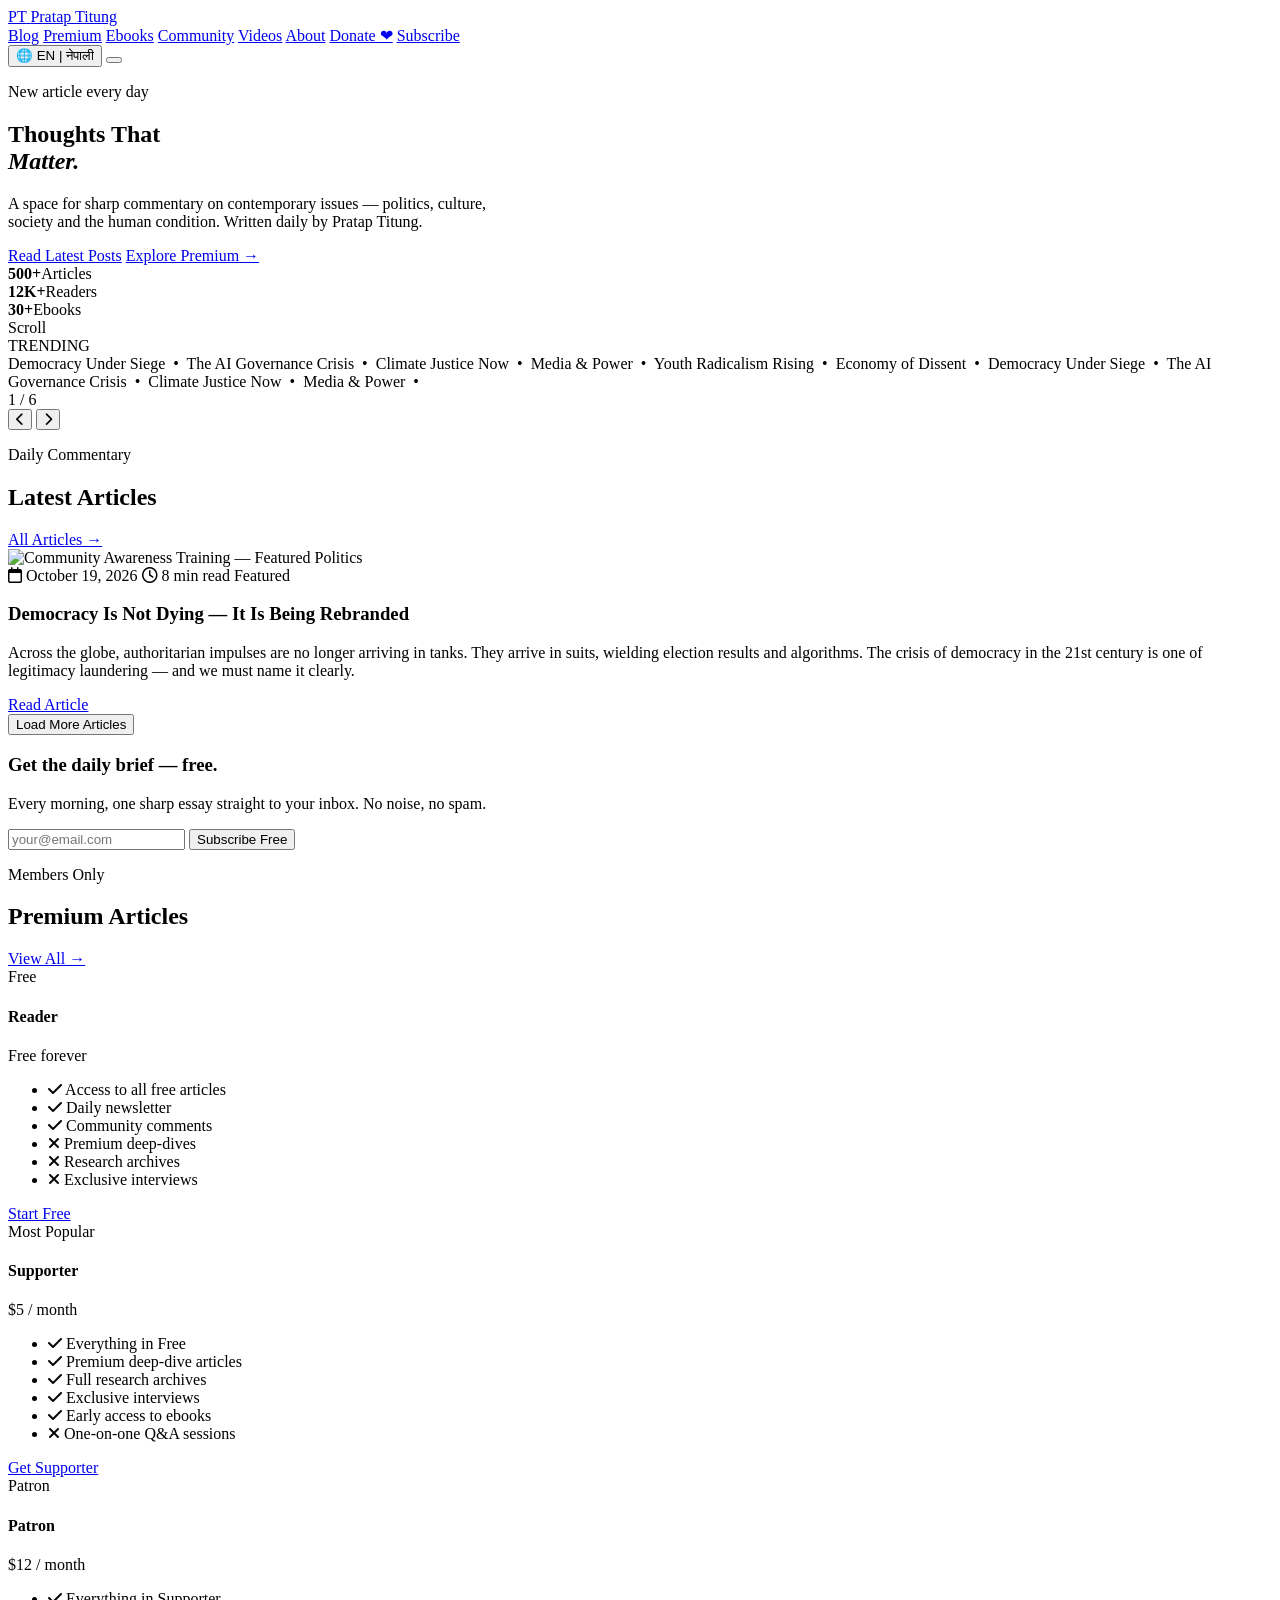
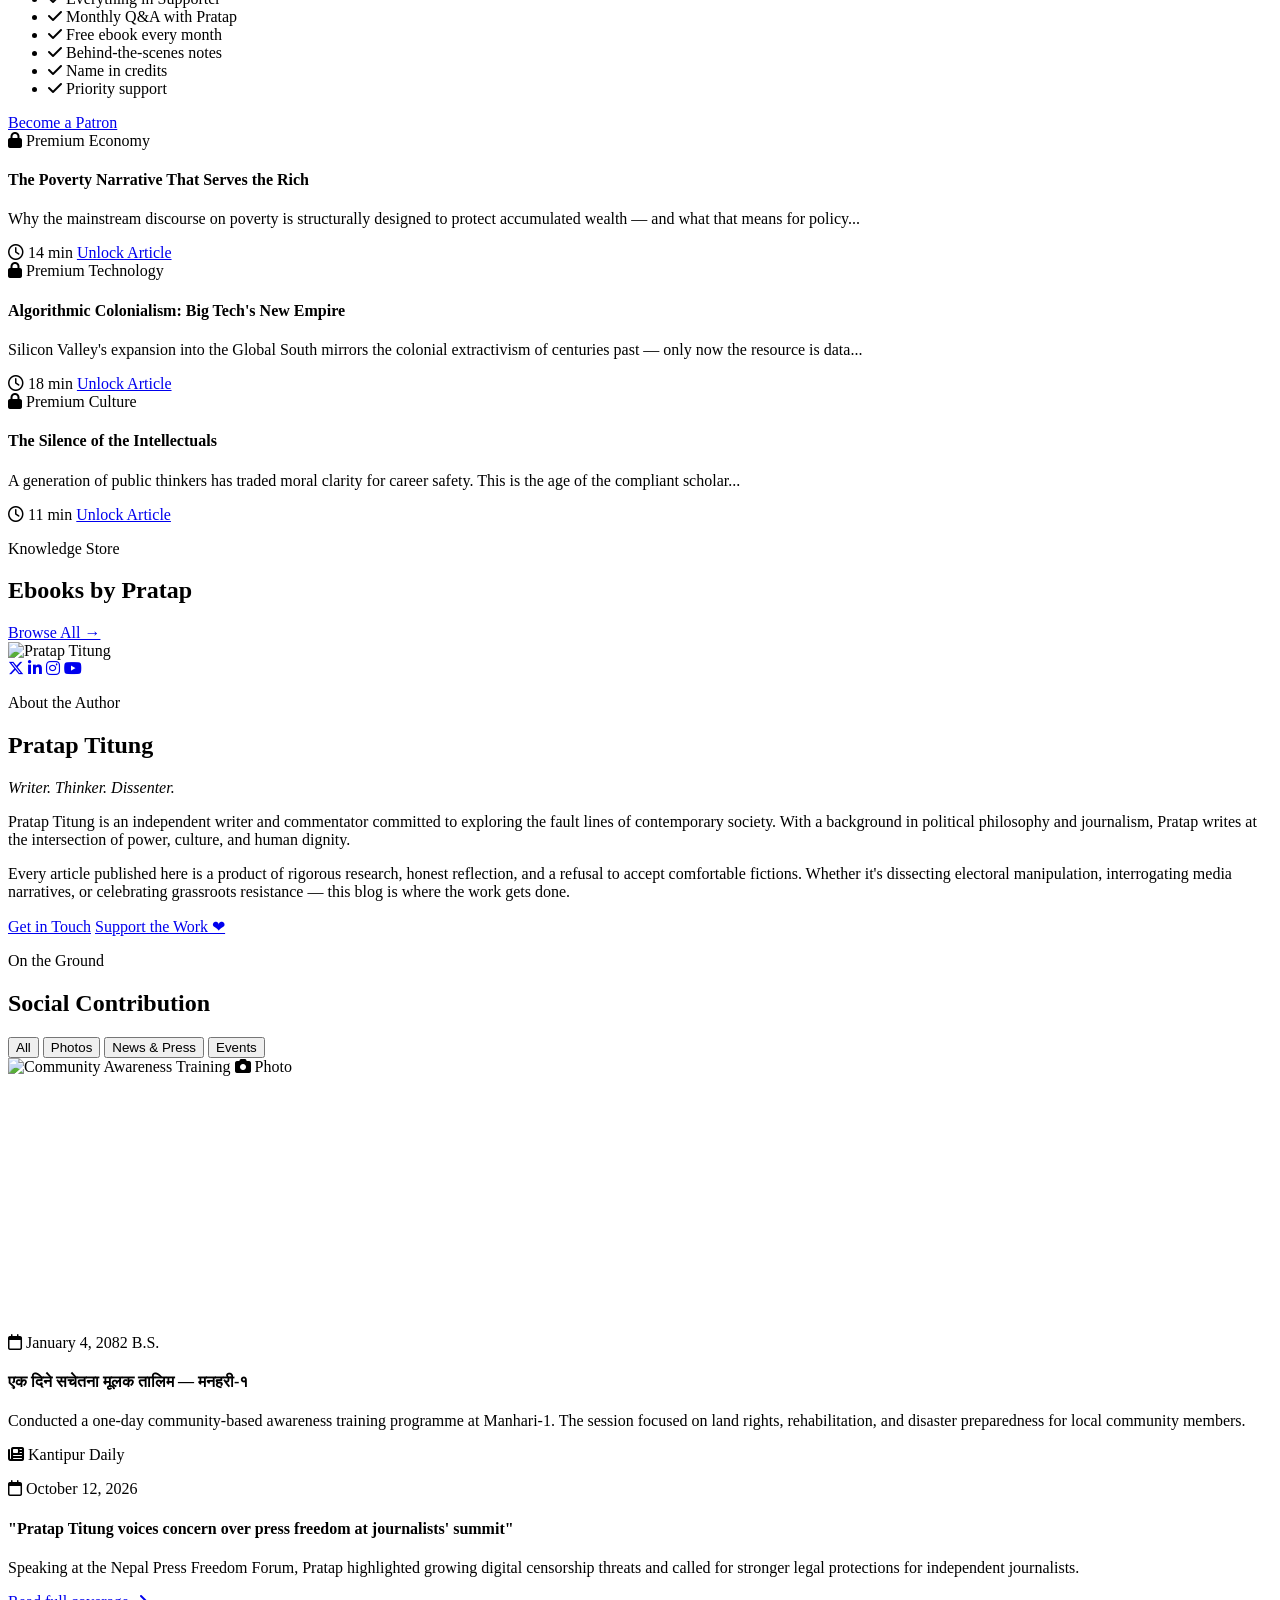
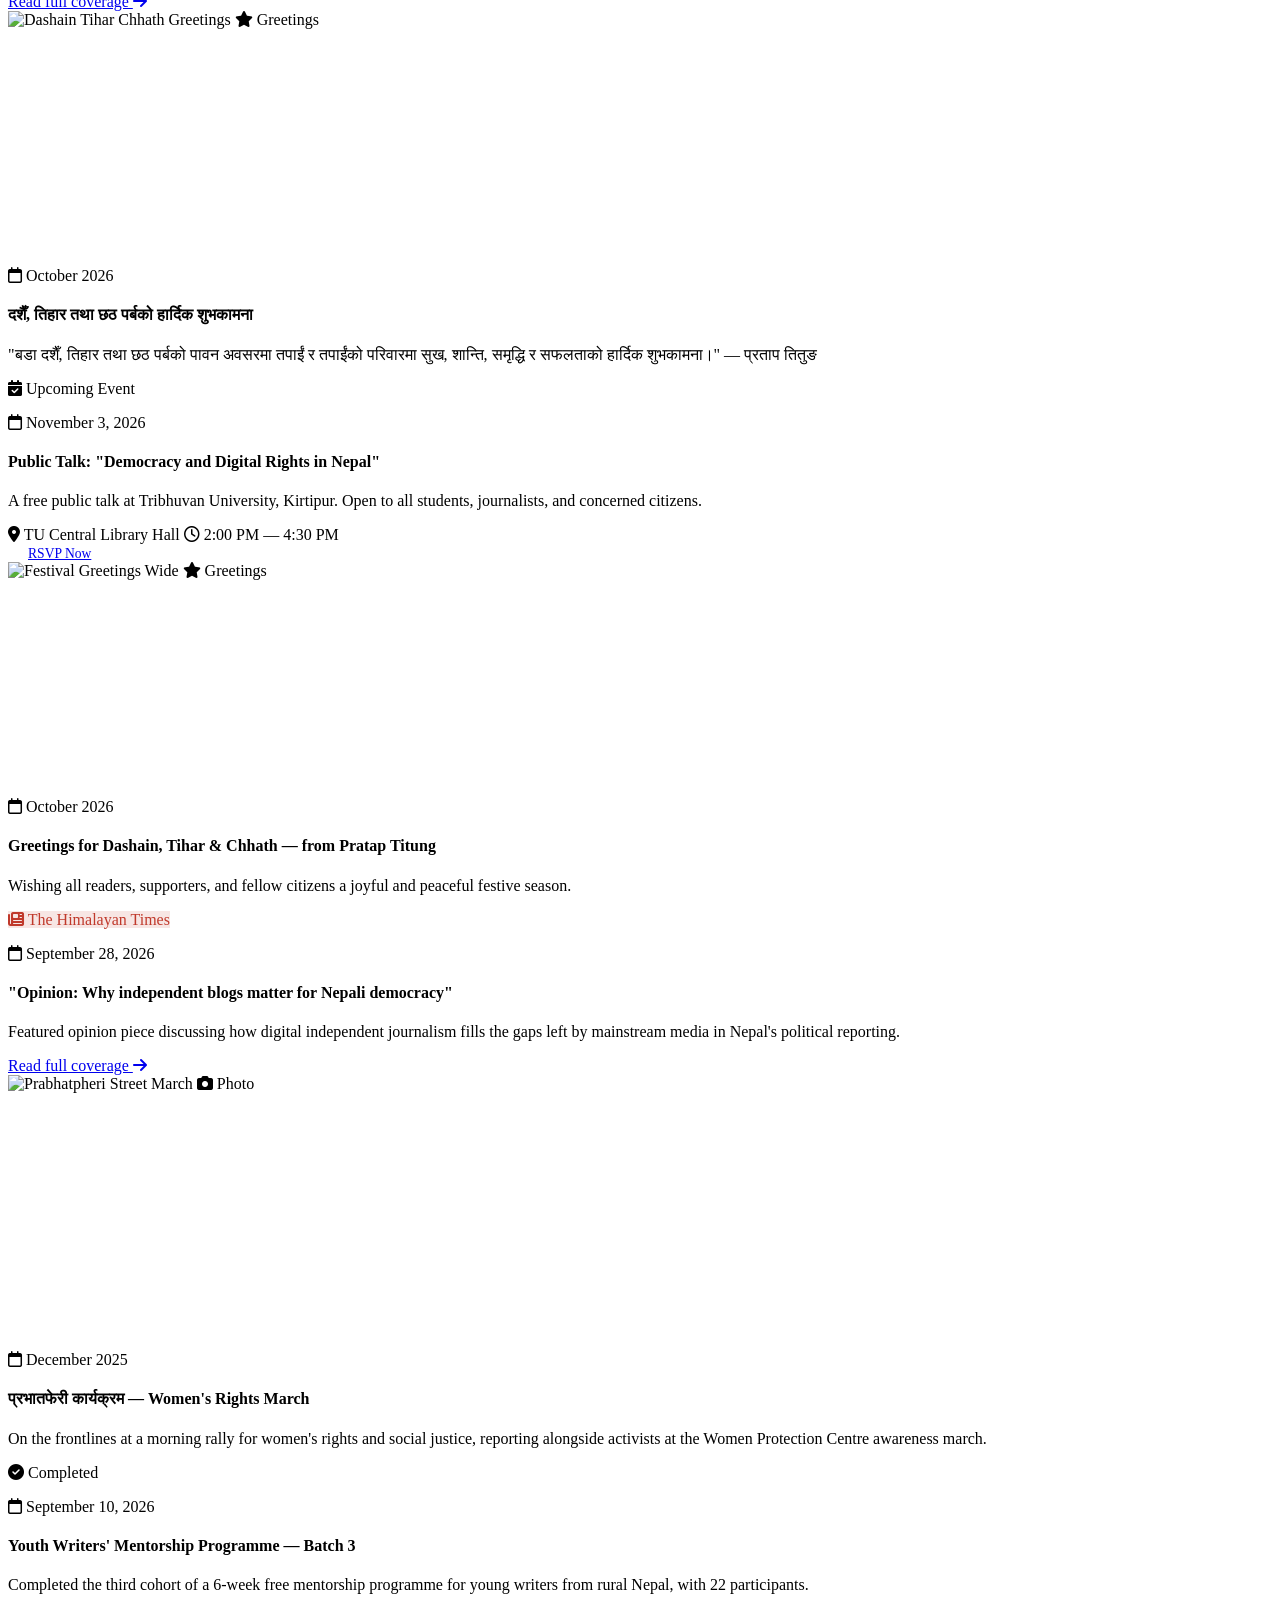
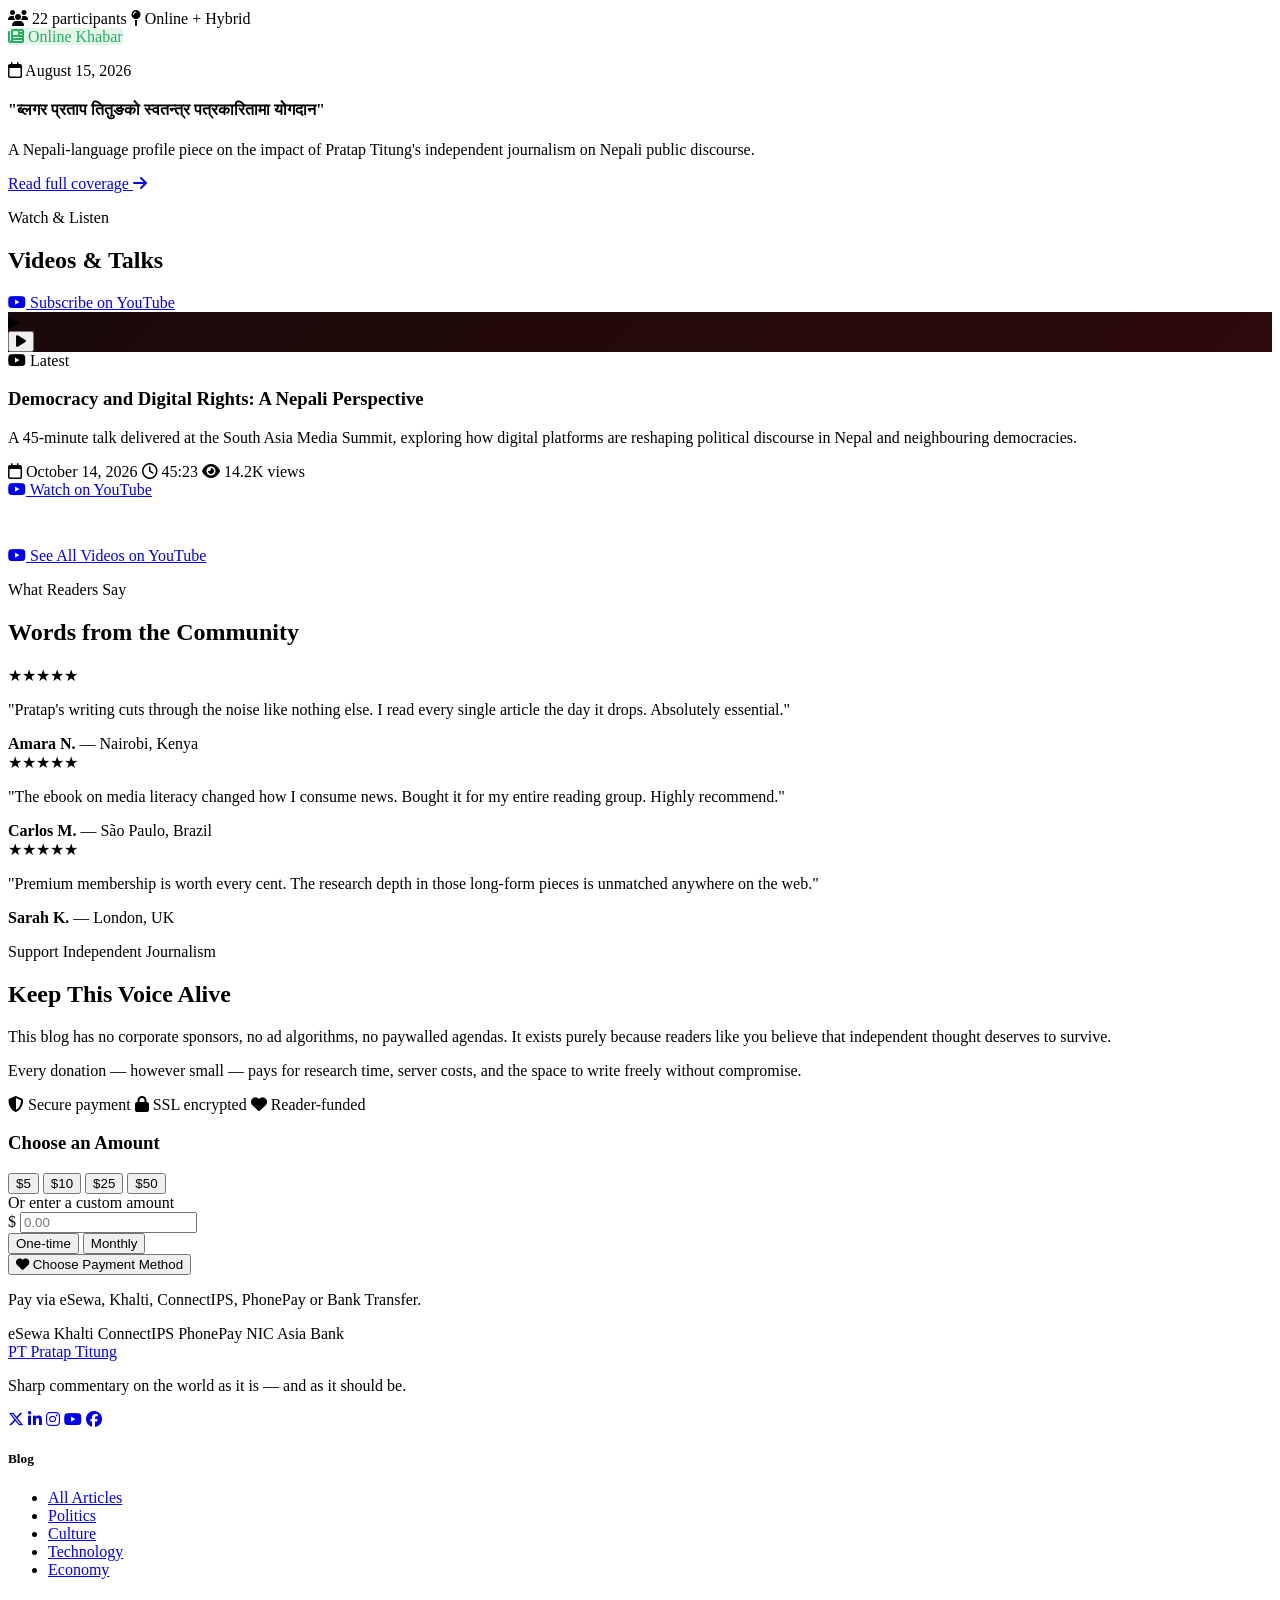
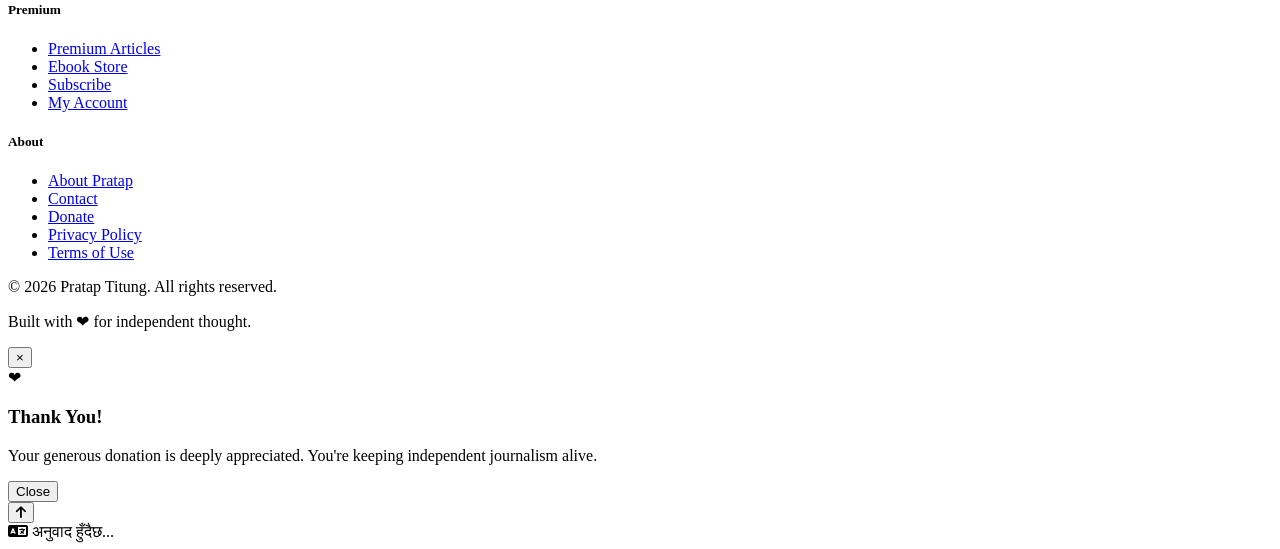
==== commit 3a67e470: "Add files via upload" ====
--- a/index.html
+++ b/index.html
@@ -7,6 +7,8 @@
   <meta name="description" content="Personal blog by Pratap Titung — contemporary issues, premium articles, ebooks, and more." />
   <link rel="stylesheet" href="css/style.css" />
   <link rel="stylesheet" href="css/additions.css" />
+  <link rel="stylesheet" href="css/slideshow.css" />
+  <link rel="stylesheet" href="css/payment.css" />
   <link rel="preconnect" href="https://fonts.googleapis.com" />
   <link href="https://fonts.googleapis.com/css2?family=Playfair+Display:ital,wght@0,400;0,700;1,400&family=Inter:wght@300;400;500;600&display=swap" rel="stylesheet" />
   <link rel="stylesheet" href="https://cdnjs.cloudflare.com/ajax/libs/font-awesome/6.5.0/css/all.min.css" />
@@ -92,6 +94,18 @@
     </div>
   </div>
 
+  <!-- ===== PHOTO SLIDESHOW ===== -->
+  <section class="slideshow-section" id="photoSlideshow">
+    <div class="slideshow-track" id="slideshowTrack"></div>
+    <span class="slide-counter">1 / 6</span>
+    <div class="slide-dots"></div>
+    <div class="slideshow-controls">
+      <button class="slide-btn" data-dir="prev" aria-label="Previous"><i class="fa-solid fa-chevron-left"></i></button>
+      <button class="slide-btn" data-dir="next" aria-label="Next"><i class="fa-solid fa-chevron-right"></i></button>
+    </div>
+    <div class="slide-thumbs"></div>
+  </section>
+
   <!-- ===== FEATURED / LATEST BLOG ===== -->
   <section class="section" id="blog">
     <div class="container">
@@ -106,7 +120,7 @@
       <!-- Featured post -->
       <article class="featured-post fade-in">
         <div class="featured-post-img">
-          <img src="images/featured-1.jpg" alt="Featured article" onerror="this.style.display='none';this.parentElement.classList.add('img-placeholder')" />
+          <img src="images/community-training.jpg" alt="Community Awareness Training — Featured" style="width:100%;height:100%;object-fit:cover;object-position:center 30%;" />
           <span class="post-category">Politics</span>
         </div>
         <div class="featured-post-content">
@@ -262,14 +276,13 @@
     <div class="container about-inner">
       <div class="about-image-wrap fade-in">
         <div class="about-img-frame">
-          <img src="images/pratap.jpg" alt="Pratap Titung" onerror="this.style.display='none';this.parentElement.classList.add('img-placeholder-author')" />
+          <img src="images/pratap-portrait.jpg" alt="Pratap Titung" style="width:100%;height:100%;object-fit:cover;object-position:top center;" />
         </div>
         <div class="about-social">
           <a href="https://x.com/titung489" aria-label="Twitter"><i class="fa-brands fa-x-twitter"></i></a>
-          <a href="www.linkedin.com/in/titung489" aria-label="LinkedIn"><i class="fa-brands fa-linkedin-in"></i></a>
+          <a href="https://www.linkedin.com/in/titung489" aria-label="LinkedIn"><i class="fa-brands fa-linkedin-in"></i></a>
           <a href="https://www.instagram.com/titung489" aria-label="Instagram"><i class="fa-brands fa-instagram"></i></a>
           <a href="https://www.youtube.com/c/PJTOfficial" aria-label="YouTube"><i class="fa-brands fa-youtube"></i></a>
-          <a href="https://www.facebook.com/c/titung489" aria-label="Facebook"><i class="fa-brands fa-facebook"></i></a>
         </div>
       </div>
       <div class="about-text fade-in">
@@ -309,16 +322,16 @@
       <!-- Masonry Gallery -->
       <div class="social-grid" id="socialGrid">
 
-        <!-- Photos -->
+        <!-- REAL PHOTO: Community Training -->
         <div class="social-card photo-card fade-in" data-type="photos">
-          <div class="social-card-media" style="background:linear-gradient(135deg,#1a2e1a,#2d4e20);height:260px">
-            <span class="social-card-emoji">🌿</span>
+          <div class="social-card-media" style="height:260px;overflow:hidden;position:relative;">
+            <img src="images/community-training.jpg" alt="Community Awareness Training" style="width:100%;height:100%;object-fit:cover;object-position:center;" />
             <span class="social-media-badge"><i class="fa-solid fa-camera"></i> Photo</span>
           </div>
           <div class="social-card-body">
-            <p class="social-card-date"><i class="fa-regular fa-calendar"></i> October 15, 2026</p>
-            <h4>Tree Plantation Drive — Kathmandu Valley</h4>
-            <p>Joined 200+ volunteers for the annual Bagmati Reforestation campaign. Over 1,500 saplings planted across degraded river banks.</p>
+            <p class="social-card-date"><i class="fa-regular fa-calendar"></i> January 4, 2082 B.S.</p>
+            <h4>एक दिने सचेतना मूलक तालिम — मनहरी-१</h4>
+            <p>Conducted a one-day community-based awareness training programme at Manhari-1. The session focused on land rights, rehabilitation, and disaster preparedness for local community members.</p>
           </div>
         </div>
 
@@ -332,15 +345,16 @@
           </div>
         </div>
 
+        <!-- REAL PHOTO: Festival Greeting -->
         <div class="social-card photo-card fade-in" data-type="photos">
-          <div class="social-card-media" style="background:linear-gradient(135deg,#1a1020,#2d1450);height:200px">
-            <span class="social-card-emoji">🎓</span>
-            <span class="social-media-badge"><i class="fa-solid fa-camera"></i> Photo</span>
+          <div class="social-card-media" style="height:240px;overflow:hidden;position:relative;">
+            <img src="images/festival-greeting-square.jpg" alt="Dashain Tihar Chhath Greetings" style="width:100%;height:100%;object-fit:cover;object-position:top center;" />
+            <span class="social-media-badge"><i class="fa-solid fa-star"></i> Greetings</span>
           </div>
           <div class="social-card-body">
-            <p class="social-card-date"><i class="fa-regular fa-calendar"></i> October 8, 2026</p>
-            <h4>Free Media Literacy Workshop — Pokhara</h4>
-            <p>Conducted a 3-hour free workshop for 80 students on detecting misinformation and critical news consumption.</p>
+            <p class="social-card-date"><i class="fa-regular fa-calendar"></i> October 2026</p>
+            <h4>दशैँ, तिहार तथा छठ पर्बको हार्दिक शुभकामना</h4>
+            <p>"बडा दशैँ, तिहार तथा छठ पर्बको पावन अवसरमा तपाईं र तपाईंको परिवारमा सुख, शान्ति, समृद्धि र सफलताको हार्दिक शुभकामना।" — प्रताप तितुङ</p>
           </div>
         </div>
 
@@ -358,6 +372,19 @@
           </div>
         </div>
 
+        <!-- REAL PHOTO: Festival Greeting Wide -->
+        <div class="social-card photo-card fade-in" data-type="photos" style="grid-column: span 2;">
+          <div class="social-card-media" style="height:220px;overflow:hidden;position:relative;">
+            <img src="images/festival-greeting-wide.jpg" alt="Festival Greetings Wide" style="width:100%;height:100%;object-fit:cover;object-position:center 30%;" />
+            <span class="social-media-badge"><i class="fa-solid fa-star"></i> Greetings</span>
+          </div>
+          <div class="social-card-body">
+            <p class="social-card-date"><i class="fa-regular fa-calendar"></i> October 2026</p>
+            <h4>Greetings for Dashain, Tihar &amp; Chhath — from Pratap Titung</h4>
+            <p>Wishing all readers, supporters, and fellow citizens a joyful and peaceful festive season.</p>
+          </div>
+        </div>
+
         <div class="social-card news-card fade-in" data-type="news">
           <div class="social-card-body news-body">
             <span class="news-source-badge" style="background:#c0392b20;color:#c0392b;border-color:#c0392b33"><i class="fa-solid fa-newspaper"></i> The Himalayan Times</span>
@@ -368,15 +395,16 @@
           </div>
         </div>
 
+        <!-- REAL PHOTO: Street Rally -->
         <div class="social-card photo-card fade-in" data-type="photos">
-          <div class="social-card-media" style="background:linear-gradient(135deg,#0a1020,#1a2e40);height:220px">
-            <span class="social-card-emoji">🕯️</span>
+          <div class="social-card-media" style="height:260px;overflow:hidden;position:relative;">
+            <img src="images/street-rally.jpg" alt="Prabhatpheri Street March" style="width:100%;height:100%;object-fit:cover;object-position:center;" />
             <span class="social-media-badge"><i class="fa-solid fa-camera"></i> Photo</span>
           </div>
           <div class="social-card-body">
-            <p class="social-card-date"><i class="fa-regular fa-calendar"></i> September 20, 2026</p>
-            <h4>Silent March for Press Freedom — Kathmandu</h4>
-            <p>Participated in a candlelight vigil and silent march alongside journalists demanding accountability for attacks on the press.</p>
+            <p class="social-card-date"><i class="fa-regular fa-calendar"></i> December 2025</p>
+            <h4>प्रभातफेरी कार्यक्रम — Women's Rights March</h4>
+            <p>On the frontlines at a morning rally for women's rights and social justice, reporting alongside activists at the Women Protection Centre awareness march.</p>
           </div>
         </div>
 
@@ -529,13 +557,15 @@
             <button class="freq-btn" data-freq="monthly">Monthly</button>
           </div>
           <button class="btn btn-primary full-width donate-btn" id="donateBtn">
-            <i class="fa-solid fa-heart"></i> Donate Now
+            <i class="fa-solid fa-heart"></i> Choose Payment Method
           </button>
-          <p class="donate-note">Processed securely via Stripe. Cancel anytime.</p>
-          <div class="donate-methods">
-            <img src="https://img.shields.io/badge/Visa-1A1F71?style=for-the-badge&logo=Visa&logoColor=white" alt="Visa" />
-            <img src="https://img.shields.io/badge/Mastercard-ED1C24?style=for-the-badge&logo=Mastercard&logoColor=white" alt="Mastercard" />
-            <img src="https://img.shields.io/badge/PayPal-00457C?style=for-the-badge&logo=paypal&logoColor=white" alt="PayPal" />
+          <p class="donate-note">Pay via eSewa, Khalti, ConnectIPS, PhonePay or Bank Transfer.</p>
+          <div class="nepal-payment-logos">
+            <span class="nepal-pay-badge badge-esewa">eSewa</span>
+            <span class="nepal-pay-badge badge-khalti">Khalti</span>
+            <span class="nepal-pay-badge badge-cips">ConnectIPS</span>
+            <span class="nepal-pay-badge badge-phonepay">PhonePay</span>
+            <span class="nepal-pay-badge badge-bank">NIC Asia Bank</span>
           </div>
         </div>
       </div>
@@ -553,10 +583,10 @@
         <p>Sharp commentary on the world as it is — and as it should be.</p>
         <div class="footer-social">
           <a href="https://x.com/titung489" aria-label="Twitter"><i class="fa-brands fa-x-twitter"></i></a>
-          <a href="www.linkedin.com/in/titung489" aria-label="LinkedIn"><i class="fa-brands fa-linkedin-in"></i></a>
+          <a href="https://www.linkedin.com/in/titung489" aria-label="LinkedIn"><i class="fa-brands fa-linkedin-in"></i></a>
           <a href="https://www.instagram.com/titung489" aria-label="Instagram"><i class="fa-brands fa-instagram"></i></a>
           <a href="https://www.youtube.com/c/PJTOfficial" aria-label="YouTube"><i class="fa-brands fa-youtube"></i></a>
-          <a href="https://www.facebook.com/c/titung489" aria-label="Facebook"><i class="fa-brands fa-facebook"></i></a>
+          <a href="https://www.facebook.com/titung489" aria-label="Facebook"><i class="fa-brands fa-facebook"></i></a>
         </div>
       </div>
       <div class="footer-col">
@@ -622,6 +652,8 @@
   </div>
 
   <script src="js/main.js"></script>
+  <script src="js/payment.js"></script>
+  <script src="js/slideshow.js"></script>
   <script src="js/translate.js"></script>
   <script src="js/videos.js"></script>
   <script src="js/social.js"></script>
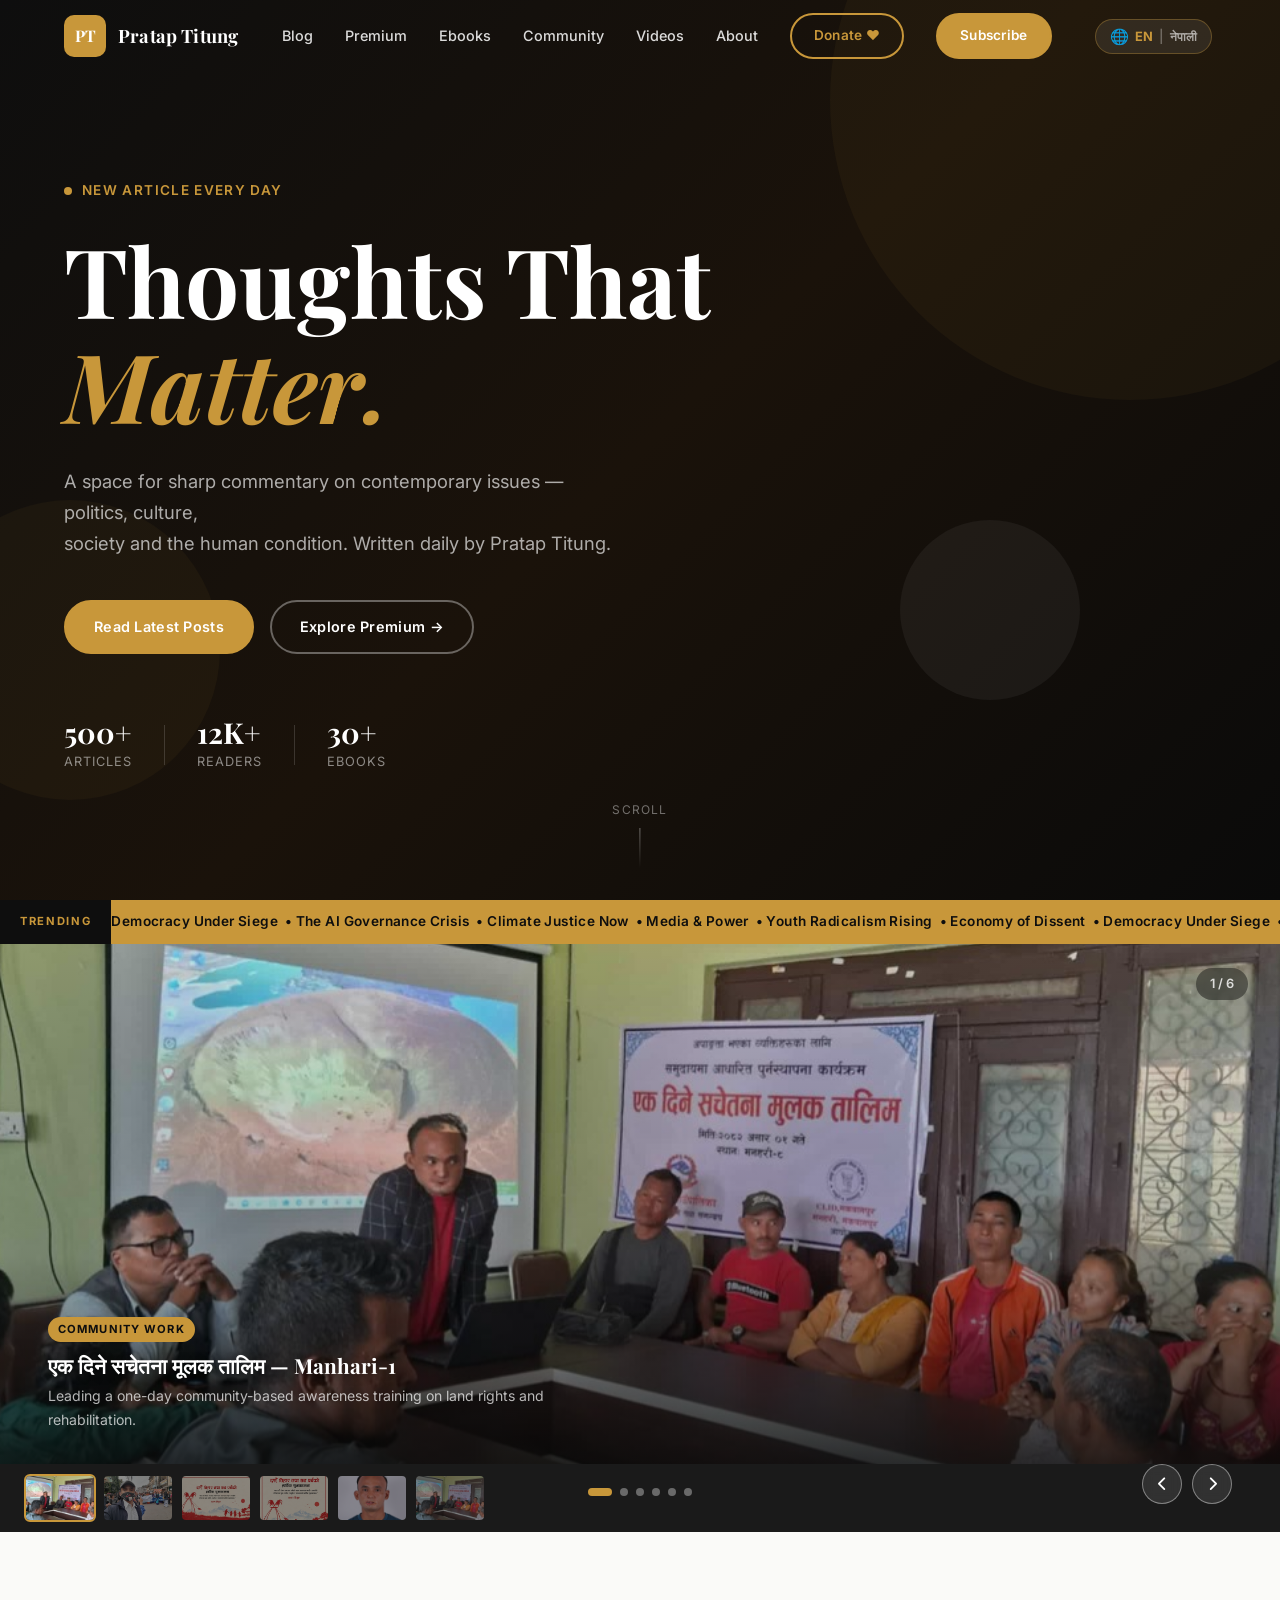
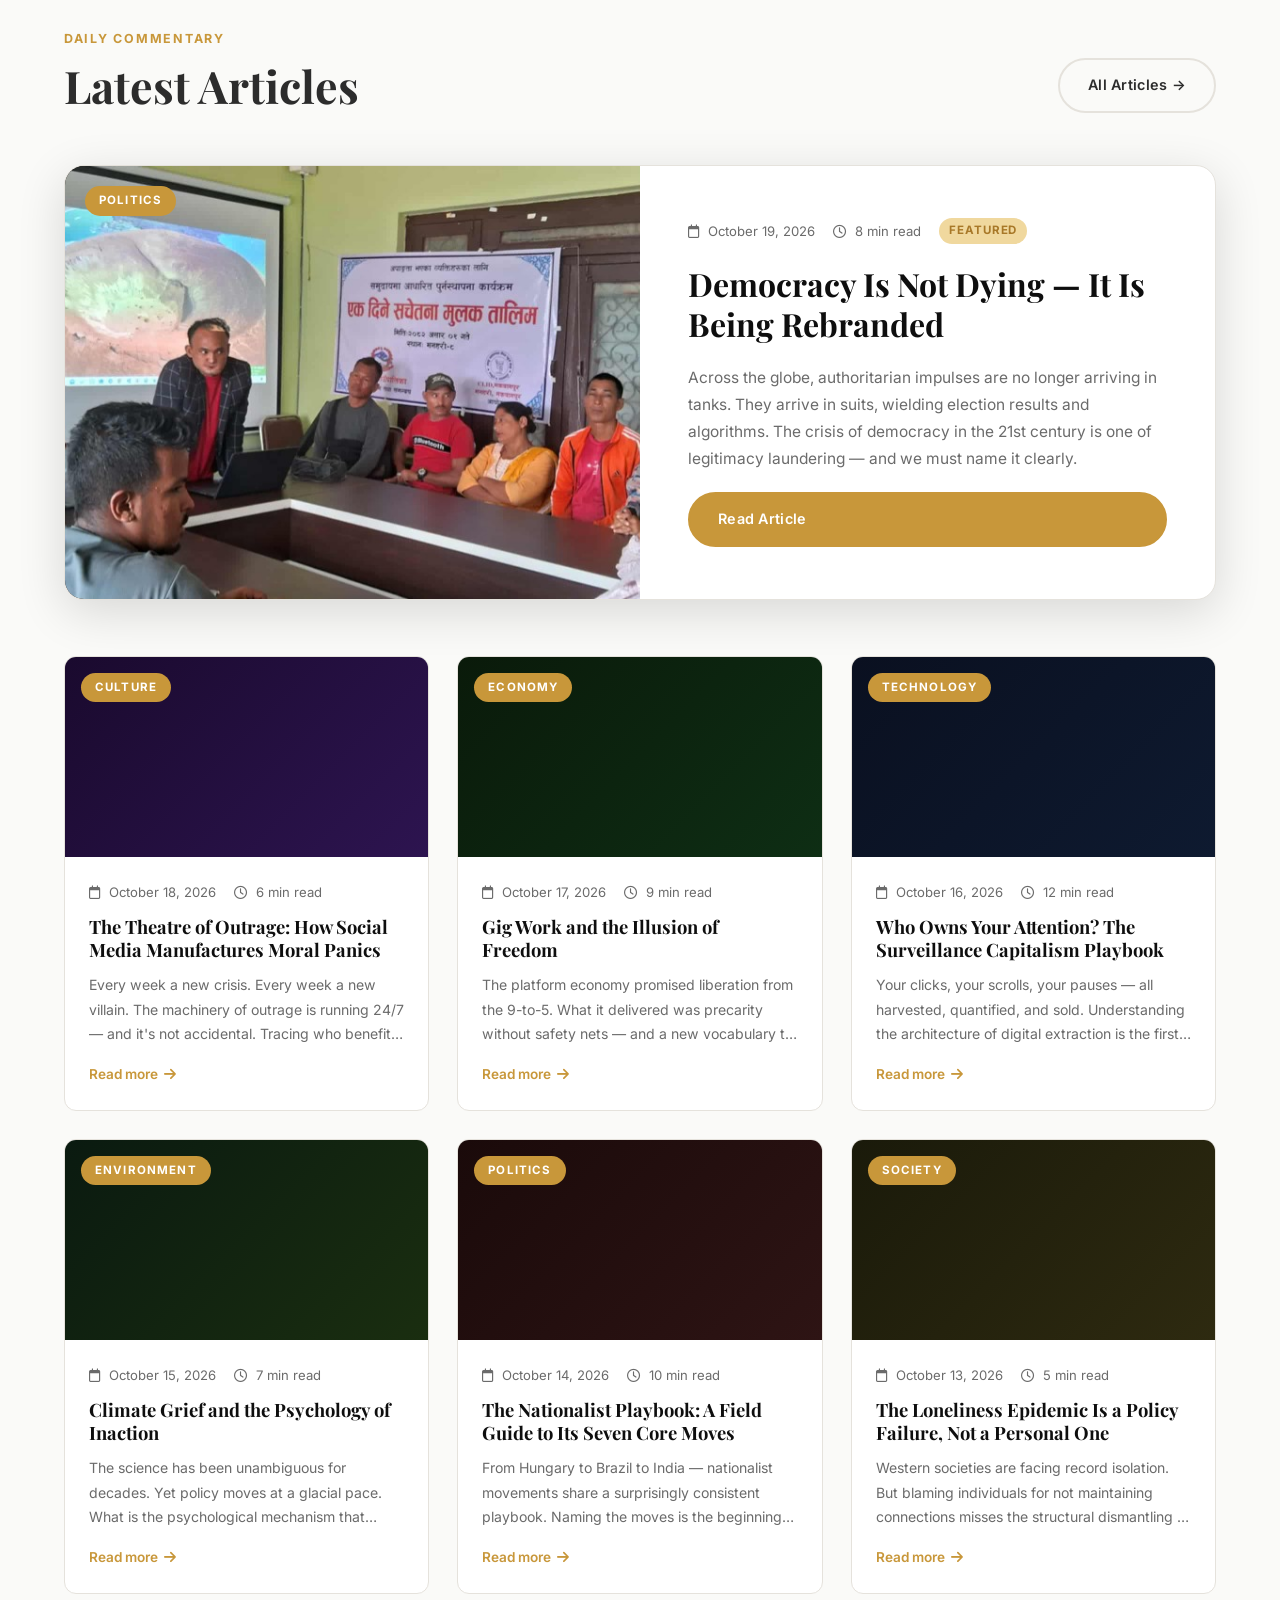
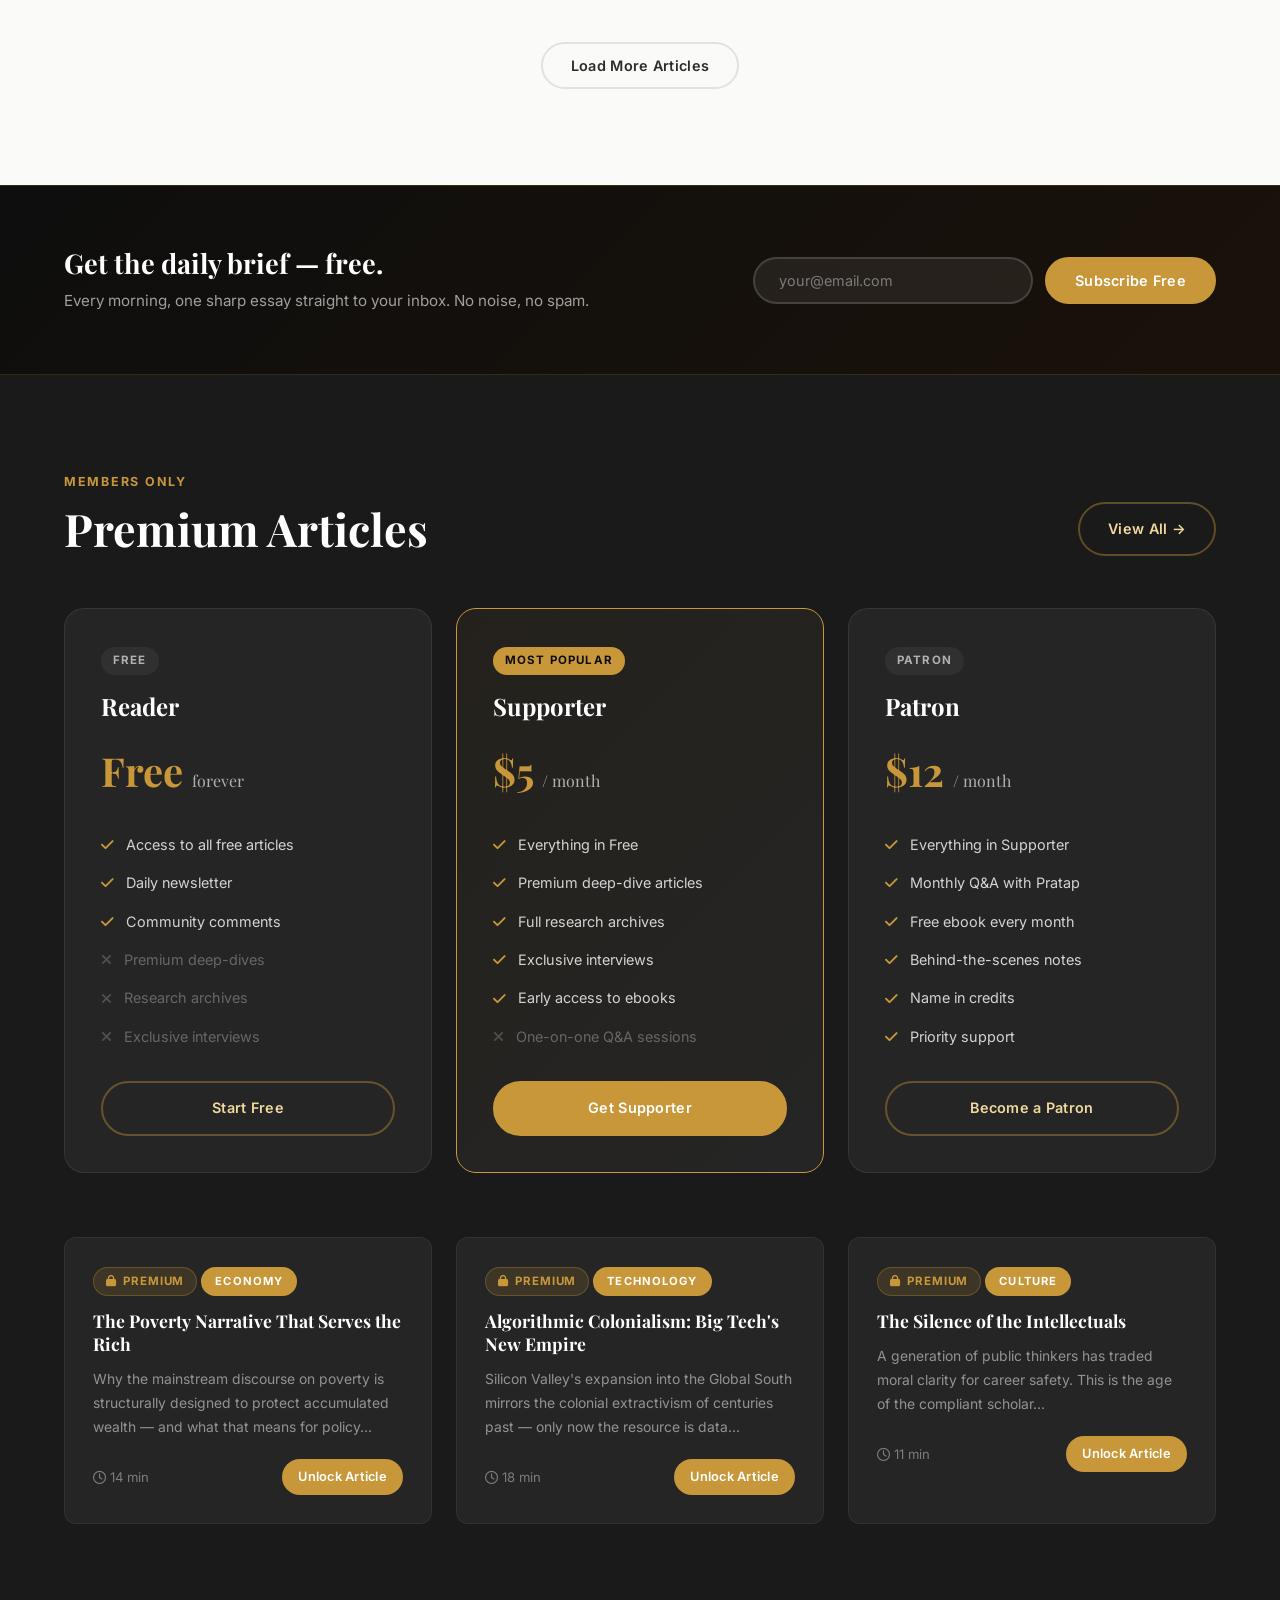
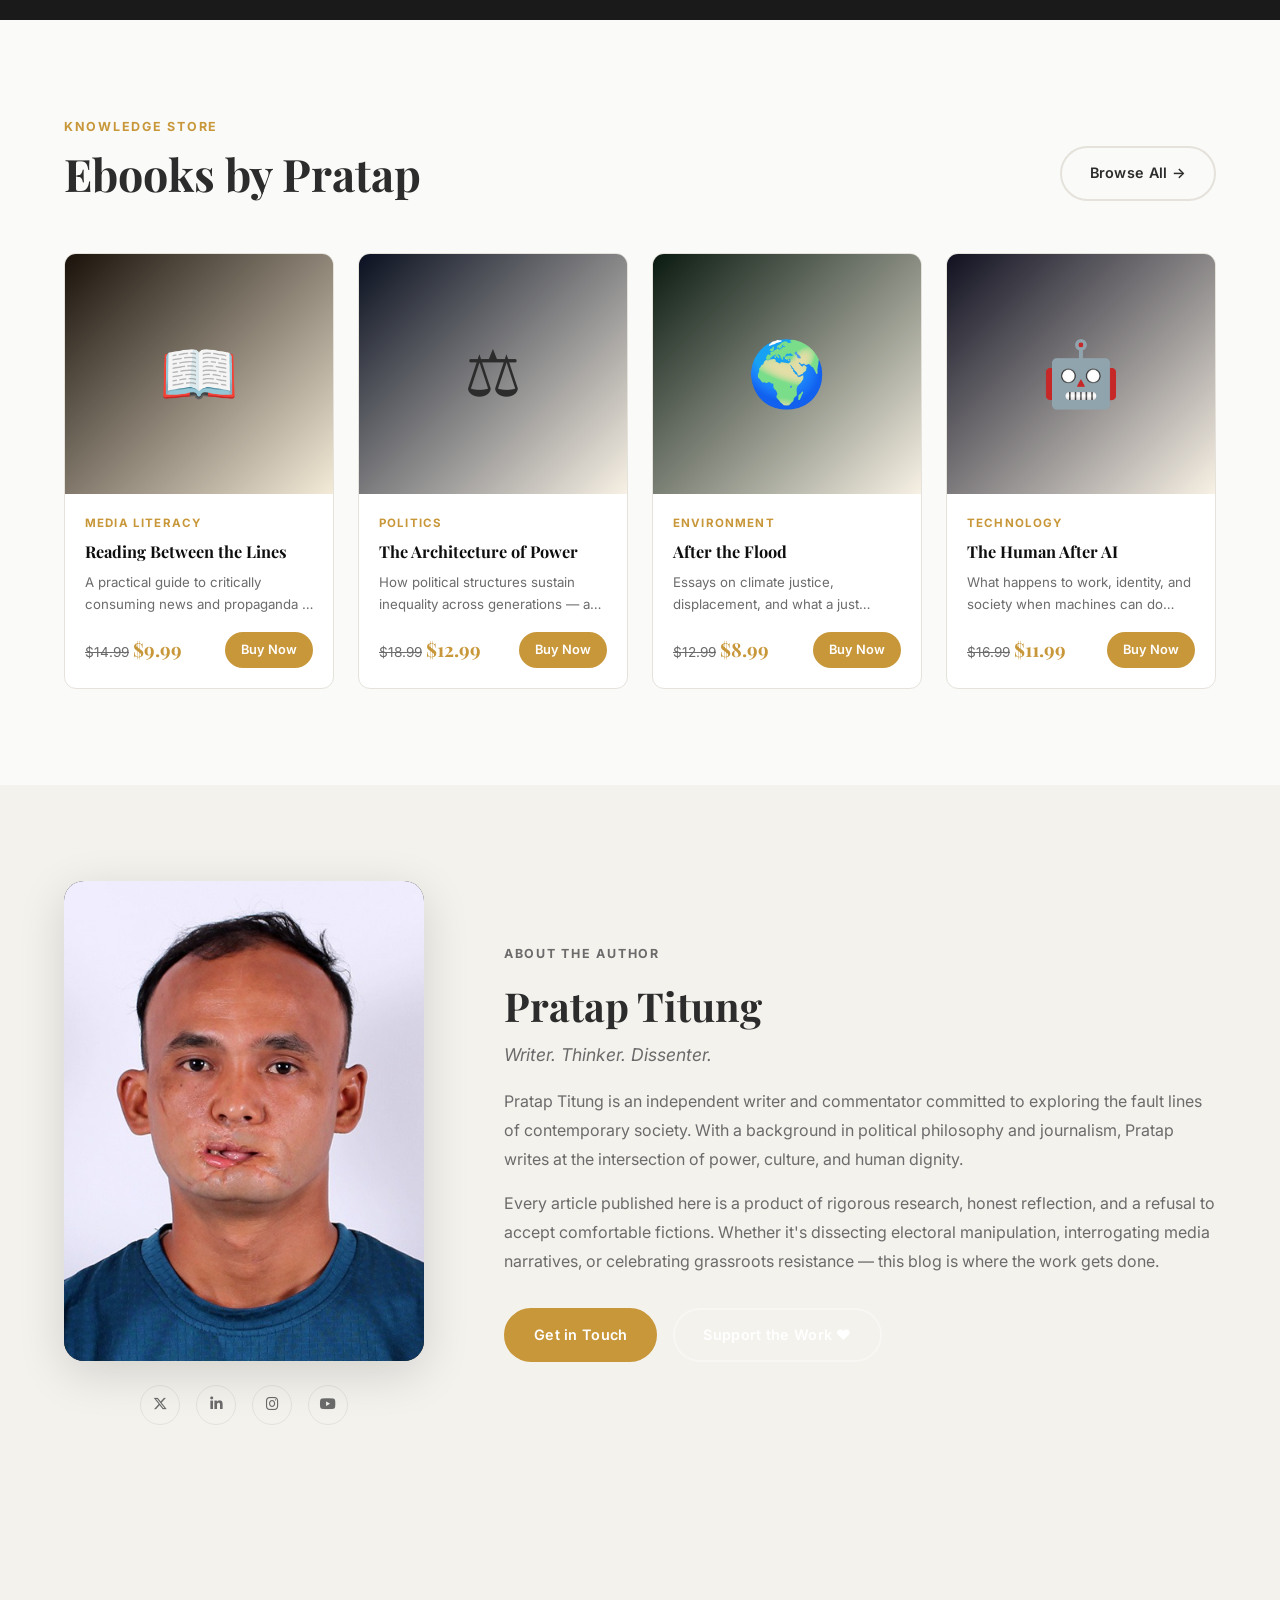
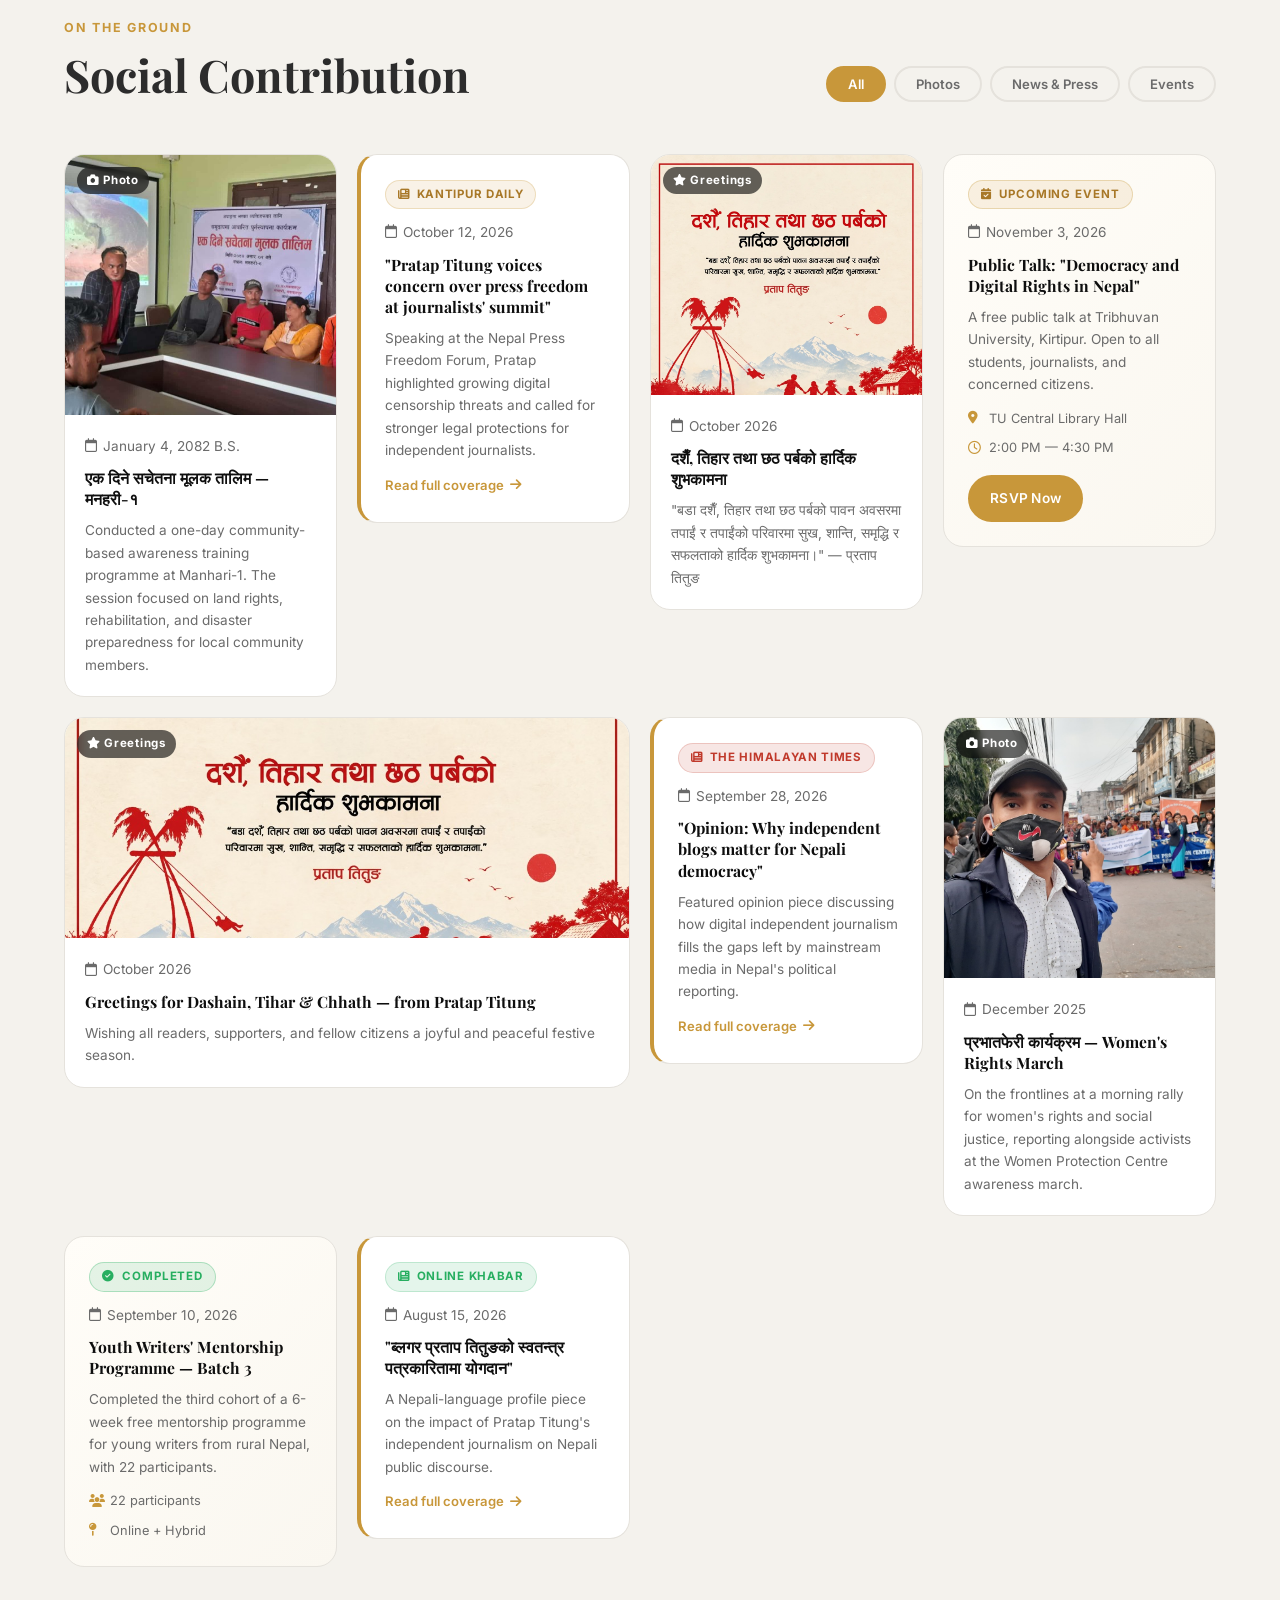
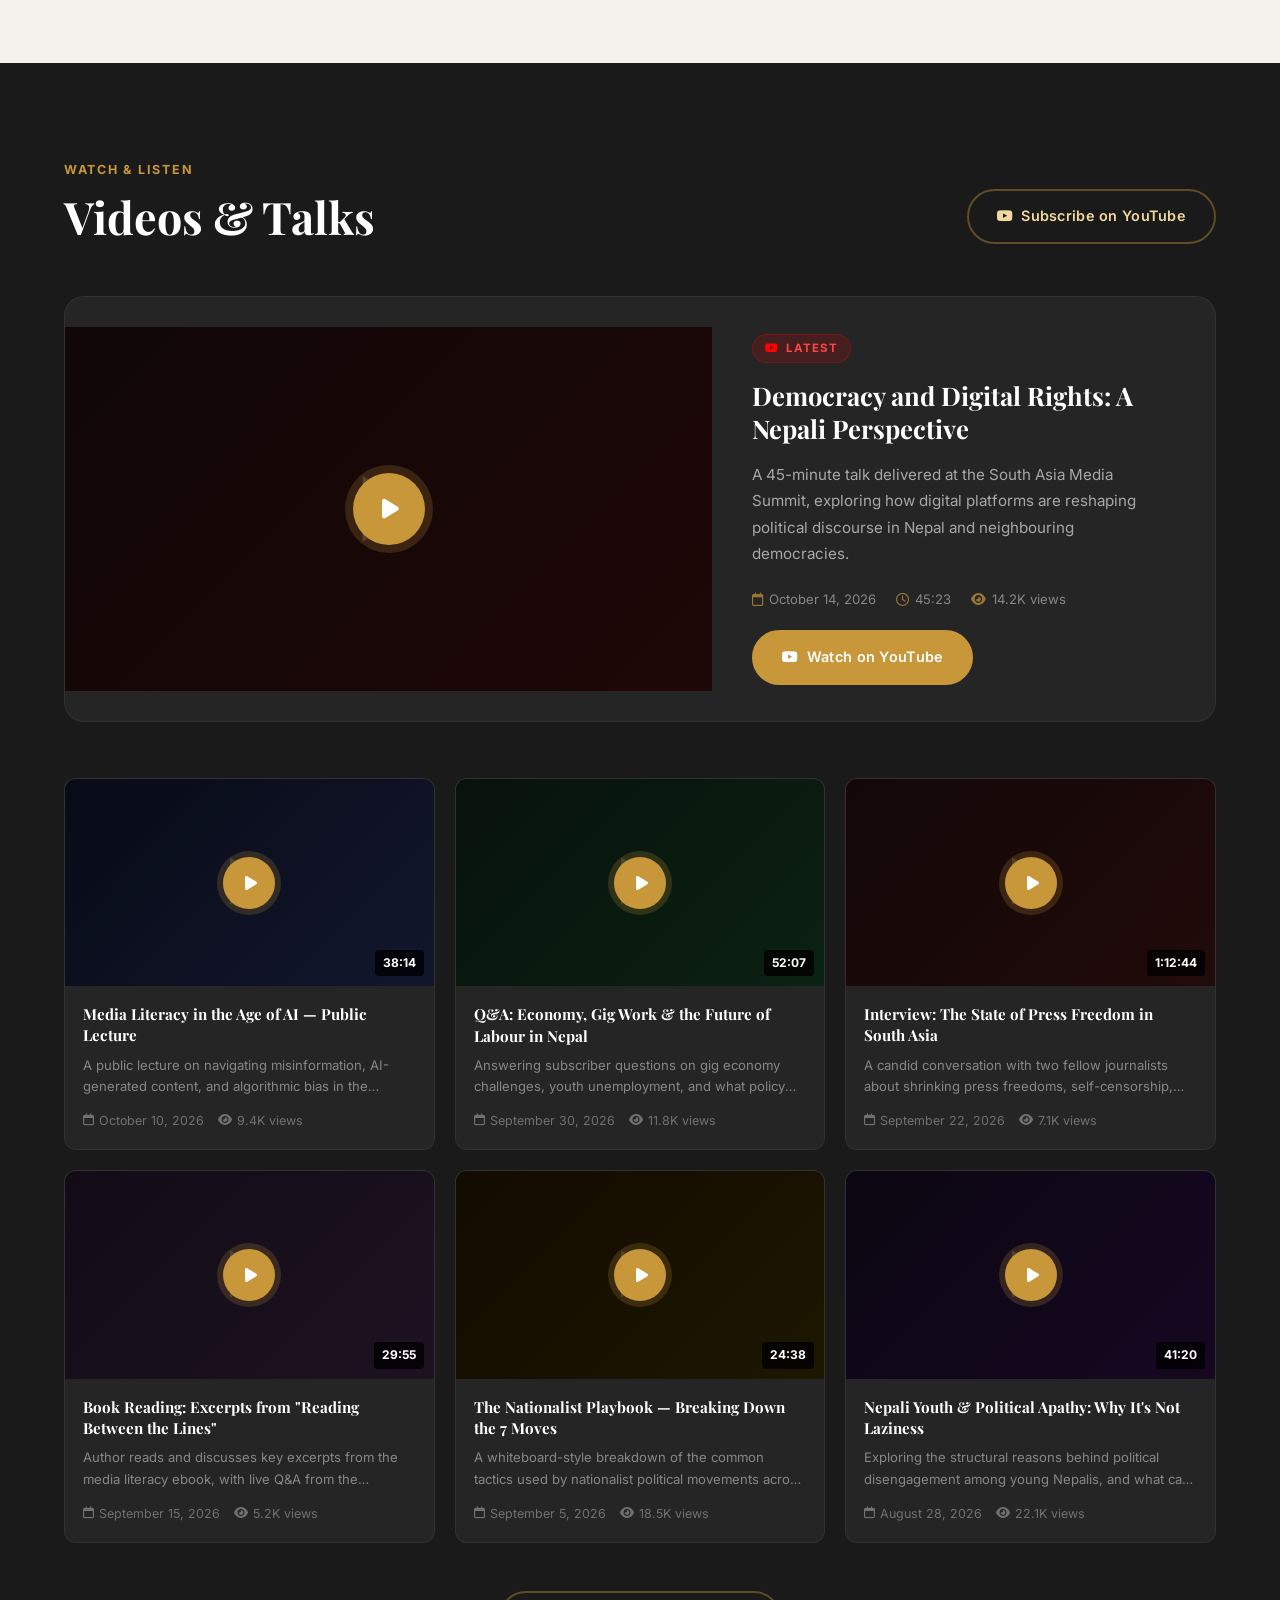
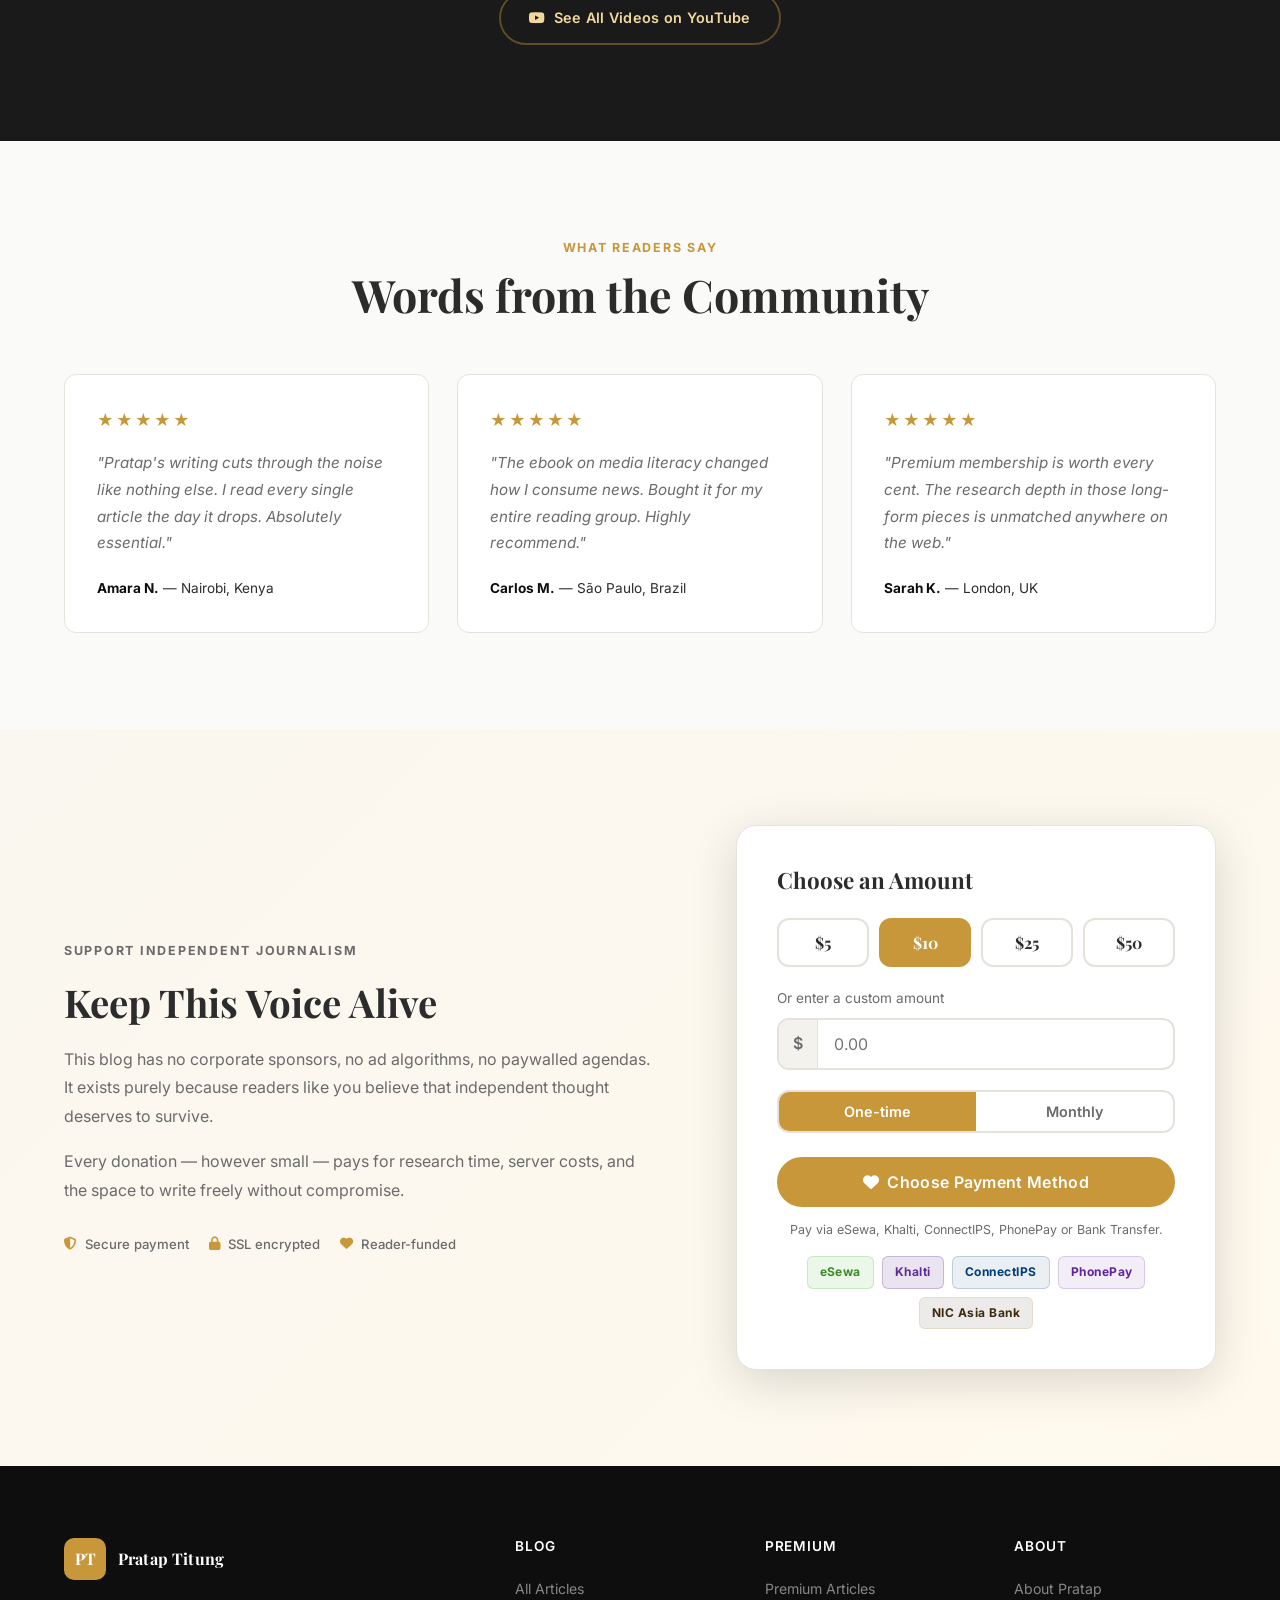
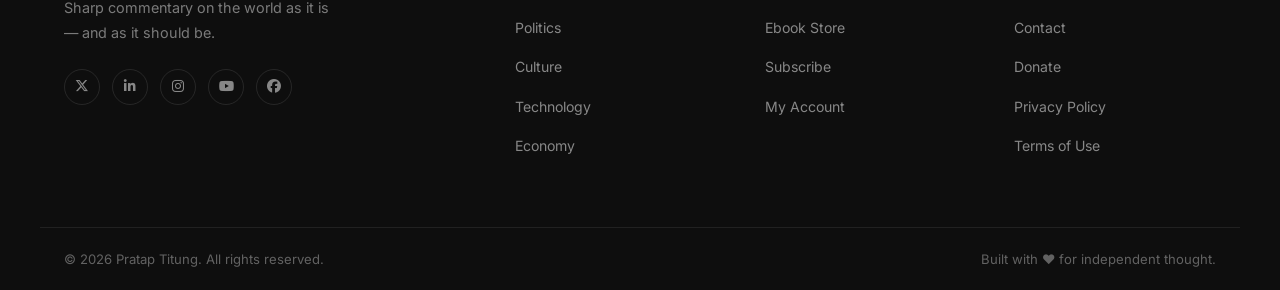
==== commit 95ae5bec: "Update page title in index.html" ====
--- a/index.html
+++ b/index.html
@@ -3,7 +3,7 @@
 <head>
   <meta charset="UTF-8" />
   <meta name="viewport" content="width=device-width, initial-scale=1.0" />
-  <title>Pratap Titung — Thoughts That Matter</title>
+  <title>Pratap Titung — हामी मर्न तयार भयाैँ तर मार्नेहरुविरुद्ध बाेल्न कहिल्यै तयार भएनाैँ</title>
   <meta name="description" content="Personal blog by Pratap Titung — contemporary issues, premium articles, ebooks, and more." />
   <link rel="stylesheet" href="css/style.css" />
   <link rel="stylesheet" href="css/additions.css" />
--- a/css/style.css
+++ b/css/style.css
@@ -0,0 +1,1321 @@
+/* ===================================================
+   Pratap Titung — Personal Blog
+   Main Stylesheet
+   =================================================== */
+
+/* --- CSS Variables --- */
+:root {
+  --accent: #c8973a;
+  --accent-dark: #a87828;
+  --accent-light: #f0d89e;
+  --dark: #0e0e0e;
+  --dark-2: #1a1a1a;
+  --dark-3: #252525;
+  --mid: #3a3a3a;
+  --text: #2c2c2c;
+  --text-muted: #6b6b6b;
+  --text-light: #b0b0b0;
+  --bg: #fafaf8;
+  --bg-alt: #f4f2ed;
+  --white: #ffffff;
+  --border: #e5e2dc;
+  --radius: 12px;
+  --radius-lg: 20px;
+  --shadow: 0 4px 24px rgba(0,0,0,0.08);
+  --shadow-lg: 0 12px 48px rgba(0,0,0,0.14);
+  --font-heading: 'Playfair Display', Georgia, serif;
+  --font-body: 'Inter', system-ui, sans-serif;
+  --nav-h: 72px;
+  --transition: 0.3s ease;
+}
+
+/* --- Reset & Base --- */
+*, *::before, *::after { box-sizing: border-box; margin: 0; padding: 0; }
+
+html { scroll-behavior: smooth; font-size: 16px; }
+
+body {
+  font-family: var(--font-body);
+  color: var(--text);
+  background: var(--bg);
+  line-height: 1.7;
+  overflow-x: hidden;
+}
+
+img { max-width: 100%; height: auto; display: block; }
+a { color: inherit; text-decoration: none; }
+ul { list-style: none; }
+
+h1, h2, h3, h4, h5 { font-family: var(--font-heading); line-height: 1.25; }
+
+/* --- Container --- */
+.container {
+  width: 100%;
+  max-width: 1200px;
+  margin: 0 auto;
+  padding: 0 24px;
+}
+
+/* ===================================================
+   BUTTONS
+   =================================================== */
+.btn {
+  display: inline-flex;
+  align-items: center;
+  gap: 8px;
+  padding: 13px 28px;
+  border-radius: 50px;
+  font-family: var(--font-body);
+  font-weight: 600;
+  font-size: 0.9rem;
+  border: 2px solid transparent;
+  cursor: pointer;
+  transition: all var(--transition);
+  letter-spacing: 0.02em;
+  white-space: nowrap;
+}
+
+.btn-primary {
+  background: var(--accent);
+  color: var(--white);
+  border-color: var(--accent);
+}
+.btn-primary:hover { background: var(--accent-dark); border-color: var(--accent-dark); transform: translateY(-2px); box-shadow: 0 6px 20px rgba(200,151,58,0.35); }
+
+.btn-outline {
+  background: transparent;
+  color: var(--text);
+  border-color: var(--border);
+}
+.btn-outline:hover { border-color: var(--accent); color: var(--accent); }
+
+.btn-outline-nav {
+  background: transparent;
+  color: var(--accent);
+  border: 2px solid var(--accent);
+  padding: 9px 22px;
+  font-size: 0.85rem;
+}
+.btn-outline-nav:hover { background: var(--accent); color: var(--white); }
+
+.btn-nav {
+  background: var(--accent);
+  color: var(--white);
+  border: 2px solid var(--accent);
+  padding: 9px 22px;
+  font-size: 0.85rem;
+}
+.btn-nav:hover { background: var(--accent-dark); border-color: var(--accent-dark); }
+
+.btn-ghost {
+  background: transparent;
+  color: var(--white);
+  border: 2px solid rgba(255,255,255,0.35);
+}
+.btn-ghost:hover { background: rgba(255,255,255,0.12); border-color: rgba(255,255,255,0.7); }
+
+.btn-outline-light {
+  background: transparent;
+  color: var(--accent-light);
+  border: 2px solid rgba(200,151,58,0.4);
+}
+.btn-outline-light:hover { background: rgba(200,151,58,0.12); border-color: var(--accent); color: var(--accent); }
+
+.btn-sm-primary {
+  display: inline-flex;
+  align-items: center;
+  padding: 7px 16px;
+  border-radius: 50px;
+  background: var(--accent);
+  color: var(--white);
+  font-size: 0.8rem;
+  font-weight: 600;
+  font-family: var(--font-body);
+  cursor: pointer;
+  border: none;
+  transition: all var(--transition);
+}
+.btn-sm-primary:hover { background: var(--accent-dark); transform: translateY(-1px); }
+
+.full-width { width: 100%; justify-content: center; }
+
+/* ===================================================
+   NAVBAR
+   =================================================== */
+#navbar {
+  position: fixed;
+  top: 0; left: 0; right: 0;
+  z-index: 1000;
+  height: var(--nav-h);
+  background: transparent;
+  transition: background var(--transition), box-shadow var(--transition);
+}
+
+#navbar.scrolled {
+  background: rgba(14,14,14,0.95);
+  backdrop-filter: blur(16px);
+  box-shadow: 0 2px 24px rgba(0,0,0,0.3);
+}
+
+.nav-inner {
+  display: flex;
+  align-items: center;
+  justify-content: space-between;
+  height: 100%;
+}
+
+.brand {
+  display: flex;
+  align-items: center;
+  gap: 12px;
+  font-family: var(--font-heading);
+}
+
+.brand-initial {
+  width: 42px; height: 42px;
+  background: var(--accent);
+  color: var(--white);
+  border-radius: 10px;
+  display: flex;
+  align-items: center;
+  justify-content: center;
+  font-weight: 700;
+  font-size: 1rem;
+  font-family: var(--font-heading);
+  flex-shrink: 0;
+}
+
+.brand-name {
+  font-size: 1.15rem;
+  font-weight: 700;
+  color: var(--white);
+  letter-spacing: 0.01em;
+}
+
+.nav-links {
+  display: flex;
+  align-items: center;
+  gap: 32px;
+}
+
+.nav-links a:not(.btn) {
+  color: rgba(255,255,255,0.85);
+  font-size: 0.9rem;
+  font-weight: 500;
+  transition: color var(--transition);
+  position: relative;
+}
+.nav-links a:not(.btn)::after {
+  content: '';
+  position: absolute;
+  left: 0; bottom: -3px;
+  width: 0; height: 2px;
+  background: var(--accent);
+  transition: width var(--transition);
+}
+.nav-links a:not(.btn):hover { color: var(--white); }
+.nav-links a:not(.btn):hover::after { width: 100%; }
+
+.hamburger {
+  display: none;
+  flex-direction: column;
+  gap: 5px;
+  background: none;
+  border: none;
+  cursor: pointer;
+  padding: 4px;
+}
+.hamburger span {
+  display: block;
+  width: 24px; height: 2px;
+  background: var(--white);
+  border-radius: 2px;
+  transition: all var(--transition);
+}
+.hamburger.active span:nth-child(1) { transform: rotate(45deg) translate(5px, 5px); }
+.hamburger.active span:nth-child(2) { opacity: 0; }
+.hamburger.active span:nth-child(3) { transform: rotate(-45deg) translate(5px, -5px); }
+
+/* ===================================================
+   HERO
+   =================================================== */
+.hero {
+  min-height: 100vh;
+  background: linear-gradient(135deg, var(--dark) 0%, #1a120a 50%, #0a0a0a 100%);
+  display: flex;
+  align-items: center;
+  position: relative;
+  overflow: hidden;
+  padding: calc(var(--nav-h) + 60px) 0 80px;
+}
+
+.hero-bg-shapes { position: absolute; inset: 0; pointer-events: none; }
+
+.shape {
+  position: absolute;
+  border-radius: 50%;
+  opacity: 0.05;
+}
+.shape-1 {
+  width: 600px; height: 600px;
+  background: var(--accent);
+  top: -200px; right: -150px;
+}
+.shape-2 {
+  width: 300px; height: 300px;
+  background: var(--accent);
+  bottom: 100px; left: -80px;
+}
+.shape-3 {
+  width: 180px; height: 180px;
+  background: #fff;
+  bottom: 200px; right: 200px;
+}
+
+.hero-content { position: relative; z-index: 1; }
+
+.hero-eyebrow {
+  display: flex;
+  align-items: center;
+  gap: 10px;
+  color: var(--accent);
+  font-size: 0.85rem;
+  font-weight: 600;
+  letter-spacing: 0.1em;
+  text-transform: uppercase;
+  margin-bottom: 24px;
+}
+
+.dot {
+  width: 8px; height: 8px;
+  background: var(--accent);
+  border-radius: 50%;
+  animation: pulse 2s ease-in-out infinite;
+}
+
+@keyframes pulse {
+  0%, 100% { transform: scale(1); opacity: 1; }
+  50% { transform: scale(1.4); opacity: 0.7; }
+}
+
+.hero-title {
+  font-size: clamp(3rem, 8vw, 6rem);
+  color: var(--white);
+  line-height: 1.1;
+  margin-bottom: 28px;
+}
+.hero-title em {
+  color: var(--accent);
+  font-style: italic;
+}
+
+.hero-sub {
+  color: rgba(255,255,255,0.65);
+  font-size: 1.15rem;
+  max-width: 560px;
+  margin-bottom: 40px;
+  line-height: 1.7;
+}
+.desktop-br { display: block; }
+
+.hero-cta {
+  display: flex;
+  gap: 16px;
+  flex-wrap: wrap;
+  margin-bottom: 64px;
+}
+
+.hero-stats {
+  display: flex;
+  align-items: center;
+  gap: 32px;
+}
+
+.stat { display: flex; flex-direction: column; }
+.stat strong {
+  font-size: 1.8rem;
+  color: var(--white);
+  font-family: var(--font-heading);
+  line-height: 1;
+}
+.stat span {
+  font-size: 0.8rem;
+  color: rgba(255,255,255,0.5);
+  text-transform: uppercase;
+  letter-spacing: 0.08em;
+  margin-top: 4px;
+}
+
+.stat-divider {
+  width: 1px;
+  height: 40px;
+  background: rgba(255,255,255,0.15);
+}
+
+.scroll-indicator {
+  position: absolute;
+  bottom: 32px; left: 50%;
+  transform: translateX(-50%);
+  display: flex;
+  flex-direction: column;
+  align-items: center;
+  gap: 8px;
+  color: rgba(255,255,255,0.4);
+  font-size: 0.75rem;
+  letter-spacing: 0.1em;
+  text-transform: uppercase;
+}
+.scroll-line {
+  width: 1px;
+  height: 40px;
+  background: linear-gradient(to bottom, rgba(255,255,255,0.4), transparent);
+  animation: scrollDrop 2s ease-in-out infinite;
+}
+@keyframes scrollDrop {
+  0% { transform: scaleY(0); transform-origin: top; }
+  50% { transform: scaleY(1); transform-origin: top; }
+  51% { transform: scaleY(1); transform-origin: bottom; }
+  100% { transform: scaleY(0); transform-origin: bottom; }
+}
+
+/* ===================================================
+   TICKER
+   =================================================== */
+.ticker-wrap {
+  display: flex;
+  align-items: center;
+  background: var(--accent);
+  overflow: hidden;
+  height: 44px;
+}
+
+.ticker-label {
+  background: var(--dark);
+  color: var(--accent);
+  padding: 0 20px;
+  font-size: 0.7rem;
+  font-weight: 700;
+  letter-spacing: 0.15em;
+  text-transform: uppercase;
+  height: 100%;
+  display: flex;
+  align-items: center;
+  white-space: nowrap;
+  flex-shrink: 0;
+  z-index: 1;
+}
+
+.ticker-content {
+  display: flex;
+  animation: ticker 30s linear infinite;
+  white-space: nowrap;
+  color: var(--dark);
+  font-size: 0.85rem;
+  font-weight: 600;
+  letter-spacing: 0.03em;
+}
+
+@keyframes ticker { from { transform: translateX(0); } to { transform: translateX(-50%); } }
+
+/* ===================================================
+   SECTIONS
+   =================================================== */
+.section { padding: 96px 0; }
+.section-dark {
+  background: var(--dark-2);
+  color: var(--white);
+}
+.section-alt { background: var(--bg-alt); }
+
+.section-header {
+  display: flex;
+  align-items: flex-end;
+  justify-content: space-between;
+  margin-bottom: 52px;
+  gap: 24px;
+}
+.section-header.centered { justify-content: center; text-align: center; }
+.section-header.light .section-title { color: var(--white); }
+.section-header.light .section-eyebrow { color: var(--accent); }
+
+.section-eyebrow {
+  font-size: 0.78rem;
+  font-weight: 700;
+  letter-spacing: 0.14em;
+  text-transform: uppercase;
+  color: var(--accent);
+  margin-bottom: 10px;
+}
+
+.section-title {
+  font-size: clamp(2rem, 4vw, 2.8rem);
+  line-height: 1.2;
+}
+
+/* ===================================================
+   FEATURED POST
+   =================================================== */
+.featured-post {
+  display: grid;
+  grid-template-columns: 1fr 1fr;
+  gap: 0;
+  border-radius: var(--radius-lg);
+  overflow: hidden;
+  background: var(--white);
+  box-shadow: var(--shadow-lg);
+  margin-bottom: 56px;
+  border: 1px solid var(--border);
+}
+
+.featured-post-img {
+  position: relative;
+  background: linear-gradient(135deg, #1a120a, #2d1f0e);
+  min-height: 420px;
+  display: flex;
+  align-items: stretch;
+}
+.featured-post-img img {
+  width: 100%;
+  height: 100%;
+  object-fit: cover;
+  position: absolute;
+  inset: 0;
+}
+.img-placeholder {
+  background: linear-gradient(135deg, #1a120a 0%, #3d2b0e 50%, #c8973a22 100%);
+}
+.img-placeholder::after {
+  content: '📰';
+  position: absolute;
+  top: 50%; left: 50%;
+  transform: translate(-50%,-50%);
+  font-size: 64px;
+  opacity: 0.3;
+}
+
+.post-category {
+  position: absolute;
+  top: 20px; left: 20px;
+  background: var(--accent);
+  color: var(--white);
+  font-size: 0.72rem;
+  font-weight: 700;
+  letter-spacing: 0.1em;
+  text-transform: uppercase;
+  padding: 5px 14px;
+  border-radius: 50px;
+  z-index: 1;
+}
+
+.featured-post-content {
+  padding: 52px 48px;
+  display: flex;
+  flex-direction: column;
+  justify-content: center;
+  gap: 20px;
+}
+
+.post-meta {
+  display: flex;
+  align-items: center;
+  gap: 18px;
+  font-size: 0.82rem;
+  color: var(--text-muted);
+}
+.post-meta i { margin-right: 5px; }
+.post-tag {
+  background: var(--accent-light);
+  color: var(--accent-dark);
+  font-weight: 700;
+  font-size: 0.72rem;
+  letter-spacing: 0.08em;
+  text-transform: uppercase;
+  padding: 3px 10px;
+  border-radius: 50px;
+}
+
+.post-title {
+  font-size: clamp(1.4rem, 2.5vw, 2rem);
+  line-height: 1.25;
+  color: var(--dark);
+}
+
+.post-excerpt {
+  color: var(--text-muted);
+  line-height: 1.75;
+  font-size: 0.97rem;
+}
+
+/* ===================================================
+   POST GRID
+   =================================================== */
+.post-grid {
+  display: grid;
+  grid-template-columns: repeat(3, 1fr);
+  gap: 28px;
+  margin-bottom: 48px;
+}
+
+.post-card {
+  background: var(--white);
+  border-radius: var(--radius);
+  overflow: hidden;
+  border: 1px solid var(--border);
+  transition: transform var(--transition), box-shadow var(--transition);
+  cursor: pointer;
+}
+.post-card:hover { transform: translateY(-6px); box-shadow: var(--shadow-lg); }
+
+.post-card-img {
+  height: 200px;
+  background: linear-gradient(135deg, #1a120a, #3d2b0e);
+  position: relative;
+  overflow: hidden;
+}
+.post-card-img img {
+  width: 100%; height: 100%;
+  object-fit: cover;
+  transition: transform var(--transition);
+}
+.post-card:hover .post-card-img img { transform: scale(1.05); }
+
+.post-card-body { padding: 24px; }
+.post-card-body .post-meta { margin-bottom: 12px; }
+.post-card-body .post-title {
+  font-size: 1.15rem;
+  margin-bottom: 12px;
+}
+.post-card-body .post-excerpt {
+  font-size: 0.88rem;
+  -webkit-line-clamp: 3;
+  display: -webkit-box;
+  -webkit-box-orient: vertical;
+  overflow: hidden;
+  margin-bottom: 16px;
+}
+.read-link {
+  color: var(--accent);
+  font-weight: 600;
+  font-size: 0.85rem;
+  display: flex;
+  align-items: center;
+  gap: 6px;
+  transition: gap var(--transition);
+}
+.read-link:hover { gap: 10px; }
+
+.load-more-wrap { text-align: center; }
+
+/* ===================================================
+   NEWSLETTER BAND
+   =================================================== */
+.newsletter-band {
+  background: linear-gradient(135deg, var(--dark) 0%, #1a120a 100%);
+  padding: 60px 0;
+  border-top: 1px solid rgba(200,151,58,0.2);
+  border-bottom: 1px solid rgba(200,151,58,0.2);
+}
+
+.newsletter-inner {
+  display: flex;
+  align-items: center;
+  justify-content: space-between;
+  gap: 48px;
+}
+
+.nl-text h3 {
+  font-size: 1.7rem;
+  color: var(--white);
+  margin-bottom: 8px;
+}
+.nl-text p {
+  color: rgba(255,255,255,0.6);
+  font-size: 0.95rem;
+}
+
+.nl-form {
+  display: flex;
+  gap: 12px;
+  flex-wrap: wrap;
+  flex-shrink: 0;
+}
+.nl-form input {
+  padding: 13px 24px;
+  border: 2px solid rgba(255,255,255,0.15);
+  border-radius: 50px;
+  background: rgba(255,255,255,0.07);
+  color: var(--white);
+  font-family: var(--font-body);
+  font-size: 0.9rem;
+  width: 280px;
+  transition: border-color var(--transition);
+  outline: none;
+}
+.nl-form input::placeholder { color: rgba(255,255,255,0.4); }
+.nl-form input:focus { border-color: var(--accent); }
+
+/* ===================================================
+   PREMIUM / PRICING
+   =================================================== */
+.premium-pricing {
+  display: grid;
+  grid-template-columns: repeat(3, 1fr);
+  gap: 24px;
+  margin-bottom: 64px;
+}
+
+.pricing-card {
+  background: var(--dark-3);
+  border: 1px solid rgba(255,255,255,0.08);
+  border-radius: var(--radius-lg);
+  padding: 36px;
+  position: relative;
+  transition: transform var(--transition), border-color var(--transition);
+}
+.pricing-card:hover { transform: translateY(-6px); border-color: rgba(200,151,58,0.3); }
+.pricing-card.featured {
+  border-color: var(--accent);
+  background: linear-gradient(135deg, rgba(200,151,58,0.06), var(--dark-3));
+}
+
+.pricing-badge {
+  display: inline-block;
+  font-size: 0.72rem;
+  font-weight: 700;
+  letter-spacing: 0.1em;
+  text-transform: uppercase;
+  color: var(--text-light);
+  background: rgba(255,255,255,0.05);
+  border-radius: 50px;
+  padding: 4px 12px;
+  margin-bottom: 16px;
+}
+.pricing-badge.popular {
+  background: var(--accent);
+  color: var(--dark);
+}
+
+.pricing-card h4 {
+  font-size: 1.5rem;
+  color: var(--white);
+  margin-bottom: 16px;
+}
+
+.price {
+  font-size: 2.5rem;
+  font-family: var(--font-heading);
+  font-weight: 700;
+  color: var(--accent);
+  margin-bottom: 28px;
+}
+.price span {
+  font-size: 1rem;
+  color: var(--text-light);
+  font-weight: 400;
+}
+
+.pricing-card ul {
+  margin-bottom: 32px;
+  display: flex;
+  flex-direction: column;
+  gap: 14px;
+}
+.pricing-card li {
+  display: flex;
+  align-items: center;
+  gap: 12px;
+  color: rgba(255,255,255,0.8);
+  font-size: 0.9rem;
+}
+.pricing-card li .fa-check { color: var(--accent); }
+.pricing-card li .fa-xmark { color: rgba(255,255,255,0.2); }
+.pricing-card li.muted { color: rgba(255,255,255,0.3); }
+
+/* ===================================================
+   PREMIUM TEASERS
+   =================================================== */
+.premium-teasers {
+  display: grid;
+  grid-template-columns: repeat(3, 1fr);
+  gap: 24px;
+}
+
+.premium-teaser-card {
+  background: var(--dark-3);
+  border: 1px solid rgba(255,255,255,0.06);
+  border-radius: var(--radius);
+  padding: 28px;
+  position: relative;
+  transition: transform var(--transition);
+}
+.premium-teaser-card:hover { transform: translateY(-4px); }
+
+.lock-badge {
+  display: inline-flex;
+  align-items: center;
+  gap: 6px;
+  font-size: 0.72rem;
+  font-weight: 700;
+  letter-spacing: 0.08em;
+  text-transform: uppercase;
+  background: rgba(200,151,58,0.15);
+  color: var(--accent);
+  border: 1px solid rgba(200,151,58,0.3);
+  border-radius: 50px;
+  padding: 4px 12px;
+  margin-bottom: 14px;
+}
+
+.premium-teaser-card .post-category {
+  position: static;
+  display: inline-block;
+  margin-bottom: 12px;
+  font-size: 0.7rem;
+}
+
+.premium-teaser-card h4 {
+  color: var(--white);
+  font-size: 1.1rem;
+  margin-bottom: 12px;
+  line-height: 1.3;
+}
+
+.premium-teaser-card p {
+  color: rgba(255,255,255,0.5);
+  font-size: 0.87rem;
+  line-height: 1.7;
+  margin-bottom: 20px;
+}
+
+.teaser-footer {
+  display: flex;
+  align-items: center;
+  justify-content: space-between;
+  gap: 12px;
+}
+.teaser-footer span {
+  color: rgba(255,255,255,0.4);
+  font-size: 0.82rem;
+}
+
+/* ===================================================
+   EBOOK STORE
+   =================================================== */
+.ebook-grid {
+  display: grid;
+  grid-template-columns: repeat(4, 1fr);
+  gap: 24px;
+}
+
+.ebook-card {
+  background: var(--white);
+  border: 1px solid var(--border);
+  border-radius: var(--radius);
+  overflow: hidden;
+  transition: transform var(--transition), box-shadow var(--transition);
+}
+.ebook-card:hover { transform: translateY(-6px); box-shadow: var(--shadow-lg); }
+
+.ebook-cover {
+  height: 240px;
+  display: flex;
+  align-items: center;
+  justify-content: center;
+  font-size: 72px;
+  position: relative;
+}
+
+.ebook-info { padding: 20px; }
+.ebook-info .category {
+  font-size: 0.72rem;
+  font-weight: 700;
+  letter-spacing: 0.1em;
+  text-transform: uppercase;
+  color: var(--accent);
+  margin-bottom: 8px;
+}
+.ebook-info h4 {
+  font-size: 1.02rem;
+  line-height: 1.3;
+  margin-bottom: 8px;
+  color: var(--dark);
+}
+.ebook-info .desc {
+  font-size: 0.83rem;
+  color: var(--text-muted);
+  margin-bottom: 16px;
+  -webkit-line-clamp: 2;
+  display: -webkit-box;
+  -webkit-box-orient: vertical;
+  overflow: hidden;
+}
+.ebook-footer {
+  display: flex;
+  align-items: center;
+  justify-content: space-between;
+}
+.ebook-price {
+  font-size: 1.2rem;
+  font-weight: 700;
+  font-family: var(--font-heading);
+  color: var(--accent);
+}
+.ebook-price .original {
+  font-size: 0.85rem;
+  color: var(--text-muted);
+  text-decoration: line-through;
+  font-weight: 400;
+  font-family: var(--font-body);
+  margin-right: 4px;
+}
+
+/* ===================================================
+   ABOUT
+   =================================================== */
+.about-inner {
+  display: grid;
+  grid-template-columns: 360px 1fr;
+  gap: 80px;
+  align-items: center;
+}
+
+.about-img-frame {
+  border-radius: var(--radius-lg);
+  overflow: hidden;
+  aspect-ratio: 3/4;
+  background: linear-gradient(135deg, var(--dark), #3d2b0e);
+  position: relative;
+  box-shadow: var(--shadow-lg);
+}
+.about-img-frame img {
+  width: 100%;
+  height: 100%;
+  object-fit: cover;
+  object-position: top center;
+  display: block;
+}
+
+.about-social {
+  display: flex;
+  justify-content: center;
+  gap: 16px;
+  margin-top: 24px;
+}
+.about-social a {
+  width: 40px; height: 40px;
+  border-radius: 50%;
+  border: 1px solid var(--border);
+  display: flex;
+  align-items: center;
+  justify-content: center;
+  color: var(--text-muted);
+  font-size: 0.9rem;
+  transition: all var(--transition);
+}
+.about-social a:hover { border-color: var(--accent); color: var(--accent); transform: translateY(-2px); }
+
+.about-text h2 {
+  font-size: 2.5rem;
+  margin-bottom: 8px;
+}
+.about-tagline {
+  color: var(--accent);
+  font-size: 1.1rem;
+  margin-bottom: 28px;
+}
+.about-text p {
+  color: var(--text-muted);
+  margin-bottom: 16px;
+  line-height: 1.8;
+}
+.about-cta { display: flex; gap: 16px; flex-wrap: wrap; margin-top: 32px; }
+
+/* ===================================================
+   TESTIMONIALS
+   =================================================== */
+.testimonial-grid {
+  display: grid;
+  grid-template-columns: repeat(3, 1fr);
+  gap: 28px;
+}
+
+.testimonial-card {
+  background: var(--white);
+  border: 1px solid var(--border);
+  border-radius: var(--radius);
+  padding: 32px;
+  transition: transform var(--transition), box-shadow var(--transition);
+}
+.testimonial-card:hover { transform: translateY(-4px); box-shadow: var(--shadow); }
+
+.stars {
+  color: var(--accent);
+  font-size: 1rem;
+  letter-spacing: 2px;
+  margin-bottom: 16px;
+}
+.testimonial-card p {
+  color: var(--text-muted);
+  font-style: italic;
+  line-height: 1.75;
+  margin-bottom: 20px;
+  font-size: 0.95rem;
+}
+.testi-author { font-size: 0.85rem; color: var(--text); }
+.testi-author strong { color: var(--dark); }
+
+/* ===================================================
+   DONATION
+   =================================================== */
+.donation-section {
+  background: linear-gradient(135deg, #faf7f0 0%, #fff9ed 100%);
+}
+
+.donate-inner {
+  display: grid;
+  grid-template-columns: 1fr 480px;
+  gap: 80px;
+  align-items: center;
+}
+
+.donate-text h2 {
+  font-size: 2.4rem;
+  margin-bottom: 20px;
+  line-height: 1.2;
+}
+.donate-text p {
+  color: var(--text-muted);
+  margin-bottom: 16px;
+  line-height: 1.8;
+}
+.donate-badges {
+  display: flex;
+  gap: 20px;
+  flex-wrap: wrap;
+  margin-top: 28px;
+}
+.donate-badges span {
+  display: flex;
+  align-items: center;
+  gap: 8px;
+  font-size: 0.82rem;
+  color: var(--text-muted);
+  font-weight: 500;
+}
+.donate-badges i { color: var(--accent); }
+
+.donate-box {
+  background: var(--white);
+  border-radius: var(--radius-lg);
+  border: 1px solid var(--border);
+  padding: 40px;
+  box-shadow: var(--shadow-lg);
+}
+.donate-box h3 {
+  font-size: 1.4rem;
+  margin-bottom: 24px;
+}
+
+.donate-amounts {
+  display: grid;
+  grid-template-columns: repeat(4, 1fr);
+  gap: 10px;
+  margin-bottom: 20px;
+}
+
+.amount-btn {
+  padding: 12px;
+  border: 2px solid var(--border);
+  border-radius: var(--radius);
+  background: transparent;
+  font-size: 1rem;
+  font-weight: 700;
+  font-family: var(--font-heading);
+  cursor: pointer;
+  transition: all var(--transition);
+  color: var(--text);
+}
+.amount-btn:hover, .amount-btn.active {
+  border-color: var(--accent);
+  background: var(--accent);
+  color: var(--white);
+}
+
+.custom-amount { margin-bottom: 20px; }
+.custom-amount label {
+  font-size: 0.85rem;
+  color: var(--text-muted);
+  margin-bottom: 8px;
+  display: block;
+}
+.amount-input-wrap {
+  display: flex;
+  align-items: center;
+  border: 2px solid var(--border);
+  border-radius: var(--radius);
+  overflow: hidden;
+  transition: border-color var(--transition);
+}
+.amount-input-wrap:focus-within { border-color: var(--accent); }
+.amount-input-wrap span {
+  padding: 0 14px;
+  color: var(--text-muted);
+  font-weight: 600;
+  background: var(--bg-alt);
+  border-right: 1px solid var(--border);
+  height: 48px;
+  display: flex;
+  align-items: center;
+}
+.amount-input-wrap input {
+  border: none;
+  outline: none;
+  padding: 12px 16px;
+  font-family: var(--font-body);
+  font-size: 1rem;
+  flex: 1;
+  color: var(--text);
+  background: transparent;
+}
+
+.donate-frequency {
+  display: flex;
+  gap: 0;
+  border: 2px solid var(--border);
+  border-radius: var(--radius);
+  overflow: hidden;
+  margin-bottom: 24px;
+}
+.freq-btn {
+  flex: 1;
+  padding: 11px;
+  border: none;
+  background: transparent;
+  font-family: var(--font-body);
+  font-weight: 600;
+  font-size: 0.9rem;
+  cursor: pointer;
+  transition: all var(--transition);
+  color: var(--text-muted);
+}
+.freq-btn.active {
+  background: var(--accent);
+  color: var(--white);
+}
+
+.donate-btn { font-size: 1rem; margin-bottom: 12px; }
+.donate-note {
+  text-align: center;
+  font-size: 0.78rem;
+  color: var(--text-muted);
+  margin-bottom: 16px;
+}
+
+.donate-methods {
+  display: flex;
+  gap: 8px;
+  justify-content: center;
+  flex-wrap: wrap;
+}
+.donate-methods img { height: 24px; width: auto; }
+
+/* ===================================================
+   FOOTER
+   =================================================== */
+.site-footer {
+  background: var(--dark);
+  color: rgba(255,255,255,0.7);
+  padding-top: 72px;
+}
+
+.footer-grid {
+  display: grid;
+  grid-template-columns: 2fr 1fr 1fr 1fr;
+  gap: 48px;
+  padding-bottom: 56px;
+  border-bottom: 1px solid rgba(255,255,255,0.08);
+}
+
+.footer-brand .brand-name { font-size: 1rem; }
+.footer-brand p {
+  margin-top: 16px;
+  font-size: 0.9rem;
+  color: rgba(255,255,255,0.45);
+  max-width: 280px;
+  line-height: 1.7;
+}
+
+.footer-social {
+  display: flex;
+  gap: 12px;
+  margin-top: 24px;
+}
+.footer-social a {
+  width: 36px; height: 36px;
+  border-radius: 50%;
+  border: 1px solid rgba(255,255,255,0.1);
+  display: flex;
+  align-items: center;
+  justify-content: center;
+  color: rgba(255,255,255,0.5);
+  font-size: 0.85rem;
+  transition: all var(--transition);
+}
+.footer-social a:hover { border-color: var(--accent); color: var(--accent); }
+
+.footer-col h5 {
+  color: var(--white);
+  font-size: 0.85rem;
+  font-weight: 600;
+  letter-spacing: 0.06em;
+  text-transform: uppercase;
+  margin-bottom: 20px;
+  font-family: var(--font-body);
+}
+.footer-col li { margin-bottom: 12px; }
+.footer-col a {
+  color: rgba(255,255,255,0.5);
+  font-size: 0.88rem;
+  transition: color var(--transition);
+}
+.footer-col a:hover { color: var(--accent); }
+
+.footer-bottom {
+  padding: 20px 0;
+}
+.footer-bottom-inner {
+  display: flex;
+  align-items: center;
+  justify-content: space-between;
+}
+.footer-bottom p { font-size: 0.82rem; color: rgba(255,255,255,0.35); }
+
+/* ===================================================
+   MODAL
+   =================================================== */
+.modal-overlay {
+  position: fixed;
+  inset: 0;
+  background: rgba(0,0,0,0.7);
+  backdrop-filter: blur(4px);
+  z-index: 2000;
+  display: none;
+  align-items: center;
+  justify-content: center;
+}
+.modal-overlay.active { display: flex; }
+
+.modal {
+  background: var(--white);
+  border-radius: var(--radius-lg);
+  padding: 52px 48px;
+  max-width: 440px;
+  width: 90%;
+  text-align: center;
+  position: relative;
+  animation: modalIn 0.3s ease;
+}
+@keyframes modalIn {
+  from { opacity: 0; transform: scale(0.9) translateY(20px); }
+  to { opacity: 1; transform: scale(1) translateY(0); }
+}
+
+.modal-close {
+  position: absolute;
+  top: 16px; right: 20px;
+  background: none;
+  border: none;
+  font-size: 1.6rem;
+  cursor: pointer;
+  color: var(--text-muted);
+  line-height: 1;
+}
+.modal-icon { font-size: 3rem; margin-bottom: 16px; }
+.modal h3 { font-size: 1.8rem; margin-bottom: 12px; }
+.modal p { color: var(--text-muted); margin-bottom: 28px; }
+
+/* ===================================================
+   BACK TO TOP
+   =================================================== */
+.back-to-top {
+  position: fixed;
+  bottom: 32px; right: 32px;
+  width: 48px; height: 48px;
+  background: var(--accent);
+  color: var(--white);
+  border: none;
+  border-radius: 50%;
+  font-size: 1rem;
+  cursor: pointer;
+  box-shadow: 0 4px 16px rgba(200,151,58,0.4);
+  transition: all var(--transition);
+  opacity: 0;
+  pointer-events: none;
+  z-index: 999;
+}
+.back-to-top.visible { opacity: 1; pointer-events: all; }
+.back-to-top:hover { transform: translateY(-4px); box-shadow: 0 8px 24px rgba(200,151,58,0.5); }
+
+/* ===================================================
+   FADE-IN ANIMATION
+   =================================================== */
+.fade-in {
+  opacity: 0;
+  transform: translateY(30px);
+  transition: opacity 0.7s ease, transform 0.7s ease;
+}
+.fade-in.visible { opacity: 1; transform: translateY(0); }
+
+/* ===================================================
+   RESPONSIVE
+   =================================================== */
+@media (max-width: 1100px) {
+  .ebook-grid { grid-template-columns: repeat(3, 1fr); }
+}
+
+@media (max-width: 900px) {
+  .featured-post { grid-template-columns: 1fr; }
+  .featured-post-img { min-height: 280px; }
+  .post-grid { grid-template-columns: repeat(2, 1fr); }
+  .premium-pricing { grid-template-columns: 1fr; max-width: 460px; margin: 0 auto 64px; }
+  .premium-teasers { grid-template-columns: 1fr; }
+  .ebook-grid { grid-template-columns: repeat(2, 1fr); }
+  .about-inner { grid-template-columns: 1fr; gap: 40px; }
+  .about-img-frame { aspect-ratio: 1; max-width: 320px; margin: 0 auto; }
+  .testimonial-grid { grid-template-columns: 1fr; }
+  .donate-inner { grid-template-columns: 1fr; gap: 48px; }
+  .footer-grid { grid-template-columns: 1fr 1fr; }
+  .newsletter-inner { flex-direction: column; text-align: center; }
+  .nl-form input { width: 100%; }
+  .hero-stats { gap: 20px; }
+}
+
+@media (max-width: 640px) {
+  .nav-links {
+    position: fixed;
+    top: var(--nav-h); left: 0; right: 0;
+    background: rgba(14,14,14,0.97);
+    backdrop-filter: blur(20px);
+    flex-direction: column;
+    padding: 32px 24px;
+    gap: 20px;
+    transform: translateY(-100%);
+    opacity: 0;
+    transition: all var(--transition);
+    pointer-events: none;
+    border-bottom: 1px solid rgba(255,255,255,0.08);
+  }
+  .nav-links.open { transform: translateY(0); opacity: 1; pointer-events: all; }
+  .hamburger { display: flex; }
+
+  .post-grid { grid-template-columns: 1fr; }
+  .ebook-grid { grid-template-columns: repeat(2, 1fr); }
+  .featured-post-content { padding: 28px 24px; }
+  .donate-amounts { grid-template-columns: repeat(2, 1fr); }
+  .footer-grid { grid-template-columns: 1fr; }
+  .footer-bottom-inner { flex-direction: column; gap: 8px; text-align: center; }
+  .hero-stats { flex-wrap: wrap; }
+  .stat-divider { display: none; }
+  .desktop-br { display: none; }
+  .donate-box { padding: 28px 20px; }
+}
--- a/css/additions.css
+++ b/css/additions.css
@@ -0,0 +1,559 @@
+/* ===================================================
+   additions.css — Language Toggle, Social, Videos
+   =================================================== */
+
+/* ===================================================
+   LANGUAGE TOGGLE
+   =================================================== */
+.lang-toggle {
+  display: flex;
+  align-items: center;
+  gap: 6px;
+  background: rgba(255,255,255,0.08);
+  border: 1.5px solid rgba(200,151,58,0.35);
+  border-radius: 50px;
+  padding: 7px 14px;
+  cursor: pointer;
+  transition: all var(--transition);
+  font-family: var(--font-body);
+  font-size: 0.8rem;
+  font-weight: 600;
+  color: rgba(255,255,255,0.85);
+  flex-shrink: 0;
+  white-space: nowrap;
+  margin-right: 4px;
+}
+.lang-toggle:hover {
+  background: rgba(200,151,58,0.15);
+  border-color: var(--accent);
+  color: var(--accent);
+}
+.lang-toggle:disabled {
+  opacity: 0.5;
+  cursor: not-allowed;
+}
+.lang-icon { font-size: 0.95rem; }
+.lang-label { color: var(--accent); font-weight: 700; }
+.lang-sep { color: rgba(255,255,255,0.3); }
+.lang-alt { color: rgba(255,255,255,0.6); font-size: 0.78rem; }
+
+/* Translation overlay */
+.translate-overlay {
+  position: fixed;
+  inset: 0;
+  background: rgba(10,10,10,0.82);
+  backdrop-filter: blur(6px);
+  z-index: 3000;
+  display: none;
+  align-items: center;
+  justify-content: center;
+  flex-direction: column;
+  gap: 20px;
+}
+.translate-overlay.active { display: flex; }
+
+.translate-spinner {
+  background: var(--dark-2);
+  border: 1px solid rgba(200,151,58,0.3);
+  border-radius: var(--radius-lg);
+  padding: 36px 52px;
+  display: flex;
+  flex-direction: column;
+  align-items: center;
+  gap: 16px;
+  text-align: center;
+}
+.translate-spinner i {
+  font-size: 2.4rem;
+  color: var(--accent);
+  animation: langPulse 1.5s ease-in-out infinite;
+}
+.translate-spinner span {
+  color: rgba(255,255,255,0.8);
+  font-size: 0.95rem;
+  font-weight: 500;
+  font-family: var(--font-body);
+}
+
+@keyframes langPulse {
+  0%, 100% { opacity: 1; transform: scale(1); }
+  50% { opacity: 0.6; transform: scale(1.15); }
+}
+
+/* Article translate button */
+.article-translate-bar {
+  max-width: 720px;
+  margin: 0 auto 28px;
+  padding: 0 24px;
+}
+.article-translate-btn {
+  display: inline-flex;
+  align-items: center;
+  gap: 10px;
+  padding: 10px 22px;
+  border: 2px solid var(--accent);
+  border-radius: 50px;
+  background: transparent;
+  color: var(--accent);
+  font-family: var(--font-body);
+  font-size: 0.88rem;
+  font-weight: 600;
+  cursor: pointer;
+  transition: all var(--transition);
+}
+.article-translate-btn:hover {
+  background: var(--accent);
+  color: var(--white);
+}
+.article-translate-btn:disabled { opacity: 0.5; cursor: not-allowed; }
+.article-translate-btn.translating i { animation: langPulse 1s ease infinite; }
+
+/* ===================================================
+   SOCIAL CONTRIBUTION SECTION
+   =================================================== */
+.social-filter-tabs {
+  display: flex;
+  gap: 8px;
+  flex-wrap: wrap;
+}
+.s-tab {
+  padding: 8px 20px;
+  border: 2px solid var(--border);
+  border-radius: 50px;
+  background: transparent;
+  font-family: var(--font-body);
+  font-size: 0.82rem;
+  font-weight: 600;
+  color: var(--text-muted);
+  cursor: pointer;
+  transition: all var(--transition);
+}
+.s-tab.active, .s-tab:hover {
+  border-color: var(--accent);
+  background: var(--accent);
+  color: var(--white);
+}
+
+/* Masonry-style grid */
+.social-grid {
+  display: grid;
+  grid-template-columns: repeat(4, 1fr);
+  gap: 20px;
+  align-items: start;
+}
+
+/* Allow wide cards (e.g., festival banner) */
+.social-grid [style*="grid-column: span 2"] {
+  grid-column: span 2;
+}
+
+.social-card {
+  border-radius: var(--radius-lg);
+  overflow: hidden;
+  border: 1px solid var(--border);
+  background: var(--white);
+  transition: transform var(--transition), box-shadow var(--transition);
+}
+.social-card:hover {
+  transform: translateY(-5px);
+  box-shadow: var(--shadow-lg);
+}
+
+/* Photo cards */
+.photo-card .social-card-media {
+  position: relative;
+  display: flex;
+  align-items: center;
+  justify-content: center;
+  border-radius: 0;
+  overflow: hidden;
+}
+.photo-card .social-card-media img {
+  width: 100%; height: 100%; object-fit: cover;
+  position: absolute; inset: 0;
+}
+.social-card-emoji {
+  font-size: 72px;
+  opacity: 0.6;
+  position: relative;
+  z-index: 1;
+}
+.social-media-badge {
+  position: absolute;
+  top: 12px; left: 12px;
+  background: rgba(0,0,0,0.6);
+  color: var(--white);
+  font-size: 0.72rem;
+  font-weight: 700;
+  letter-spacing: 0.06em;
+  padding: 4px 10px;
+  border-radius: 50px;
+  backdrop-filter: blur(4px);
+  z-index: 2;
+}
+
+.social-card-body { padding: 20px; }
+.social-card-date {
+  font-size: 0.78rem;
+  color: var(--text-muted);
+  margin-bottom: 10px;
+  display: flex;
+  align-items: center;
+  gap: 6px;
+}
+.social-card-body h4 {
+  font-size: 0.98rem;
+  line-height: 1.35;
+  margin-bottom: 10px;
+  color: var(--dark);
+}
+.social-card-body > p {
+  font-size: 0.85rem;
+  color: var(--text-muted);
+  line-height: 1.65;
+}
+
+/* News cards */
+.news-card { border-left: 4px solid var(--accent); }
+.news-body { padding: 24px; }
+.news-source-badge {
+  display: inline-flex;
+  align-items: center;
+  gap: 6px;
+  background: rgba(200,151,58,0.12);
+  color: var(--accent-dark);
+  border: 1px solid rgba(200,151,58,0.25);
+  border-radius: 50px;
+  font-size: 0.72rem;
+  font-weight: 700;
+  letter-spacing: 0.06em;
+  text-transform: uppercase;
+  padding: 4px 12px;
+  margin-bottom: 12px;
+}
+
+.social-read-link {
+  display: inline-flex;
+  align-items: center;
+  gap: 6px;
+  color: var(--accent);
+  font-size: 0.82rem;
+  font-weight: 600;
+  margin-top: 12px;
+  transition: gap var(--transition);
+}
+.social-read-link:hover { gap: 10px; }
+
+/* Events cards */
+.events-card { background: linear-gradient(135deg, #fffdf8, #faf7f0); }
+.events-body { padding: 24px; }
+.event-badge {
+  display: inline-flex;
+  align-items: center;
+  gap: 7px;
+  font-size: 0.72rem;
+  font-weight: 700;
+  letter-spacing: 0.08em;
+  text-transform: uppercase;
+  border-radius: 50px;
+  padding: 4px 12px;
+  margin-bottom: 12px;
+}
+.event-badge.upcoming {
+  background: rgba(200,151,58,0.12);
+  color: var(--accent-dark);
+  border: 1px solid rgba(200,151,58,0.3);
+}
+.event-badge.past {
+  background: rgba(39,174,96,0.12);
+  color: #27ae60;
+  border: 1px solid rgba(39,174,96,0.3);
+}
+.event-meta {
+  display: flex;
+  flex-direction: column;
+  gap: 8px;
+  margin-top: 12px;
+  font-size: 0.8rem;
+  color: var(--text-muted);
+}
+.event-meta span { display: flex; align-items: center; gap: 7px; }
+.event-meta i { color: var(--accent); width: 14px; }
+
+/* Lightbox */
+.lightbox-overlay {
+  position: fixed;
+  inset: 0;
+  background: rgba(0,0,0,0.9);
+  z-index: 4000;
+  display: flex;
+  align-items: center;
+  justify-content: center;
+  opacity: 0;
+  transition: opacity 0.3s ease;
+  padding: 24px;
+}
+.lightbox-overlay.active { opacity: 1; }
+.lightbox-inner {
+  max-width: 760px;
+  width: 100%;
+  text-align: center;
+  position: relative;
+}
+.lightbox-close {
+  position: absolute;
+  top: -44px; right: 0;
+  background: rgba(255,255,255,0.1);
+  border: 1px solid rgba(255,255,255,0.2);
+  color: var(--white);
+  width: 36px; height: 36px;
+  border-radius: 50%;
+  font-size: 1rem;
+  cursor: pointer;
+  display: flex; align-items: center; justify-content: center;
+  transition: background var(--transition);
+}
+.lightbox-close:hover { background: rgba(200,151,58,0.4); }
+.lightbox-img {
+  border-radius: var(--radius-lg);
+  height: 480px;
+  display: flex;
+  align-items: center;
+  justify-content: center;
+  margin-bottom: 16px;
+  overflow: hidden;
+  background: #111;
+}
+.lightbox-caption {
+  color: var(--white);
+  font-size: 1.05rem;
+  font-family: var(--font-heading);
+}
+
+/* ===================================================
+   YOUTUBE VIDEO SECTION
+   =================================================== */
+
+/* Featured video */
+.video-featured {
+  display: grid;
+  grid-template-columns: 1.4fr 1fr;
+  gap: 40px;
+  margin-bottom: 56px;
+  align-items: center;
+  background: var(--dark-3);
+  border-radius: var(--radius-lg);
+  overflow: hidden;
+  border: 1px solid rgba(255,255,255,0.06);
+}
+
+.video-embed-wrap {
+  aspect-ratio: 16/9;
+  position: relative;
+  overflow: hidden;
+  background: var(--dark);
+}
+.video-embed-wrap iframe {
+  position: absolute; inset: 0;
+  width: 100%; height: 100%;
+}
+
+.video-thumb-placeholder {
+  width: 100%; height: 100%;
+  display: flex;
+  align-items: center;
+  justify-content: center;
+  position: relative;
+  cursor: pointer;
+}
+.video-thumb-emoji {
+  font-size: 72px;
+  opacity: 0.25;
+}
+.video-thumb-overlay {
+  position: absolute;
+  inset: 0;
+  display: flex;
+  align-items: center;
+  justify-content: center;
+  background: rgba(0,0,0,0.35);
+  transition: background var(--transition);
+}
+.video-thumb-placeholder:hover .video-thumb-overlay { background: rgba(0,0,0,0.5); }
+
+.play-btn {
+  width: 72px; height: 72px;
+  border-radius: 50%;
+  background: var(--accent);
+  border: none;
+  color: var(--white);
+  font-size: 1.4rem;
+  cursor: pointer;
+  display: flex;
+  align-items: center;
+  justify-content: center;
+  transition: transform var(--transition), box-shadow var(--transition);
+  box-shadow: 0 0 0 8px rgba(200,151,58,0.2);
+}
+.play-btn:hover {
+  transform: scale(1.1);
+  box-shadow: 0 0 0 14px rgba(200,151,58,0.15);
+}
+.play-btn i { padding-left: 4px; } /* optical centering for play icon */
+
+.video-featured-info { padding: 36px 40px 36px 0; }
+
+.video-badge {
+  display: inline-flex;
+  align-items: center;
+  gap: 7px;
+  background: rgba(255,0,0,0.15);
+  color: #ff4444;
+  border: 1px solid rgba(255,0,0,0.25);
+  border-radius: 50px;
+  font-size: 0.72rem;
+  font-weight: 700;
+  letter-spacing: 0.08em;
+  text-transform: uppercase;
+  padding: 4px 12px;
+  margin-bottom: 16px;
+}
+.video-badge i { color: #ff0000; }
+
+.video-featured-info h3 {
+  font-size: 1.6rem;
+  color: var(--white);
+  line-height: 1.3;
+  margin-bottom: 16px;
+}
+.video-featured-info > p {
+  color: rgba(255,255,255,0.6);
+  line-height: 1.75;
+  font-size: 0.95rem;
+  margin-bottom: 20px;
+}
+
+.video-meta {
+  display: flex;
+  gap: 20px;
+  flex-wrap: wrap;
+  font-size: 0.82rem;
+  color: rgba(255,255,255,0.45);
+}
+.video-meta span { display: flex; align-items: center; gap: 6px; }
+.video-meta i { color: rgba(200,151,58,0.7); }
+
+/* Video grid */
+.video-grid {
+  display: grid;
+  grid-template-columns: repeat(3, 1fr);
+  gap: 20px;
+}
+
+.video-card {
+  background: var(--dark-3);
+  border: 1px solid rgba(255,255,255,0.06);
+  border-radius: var(--radius);
+  overflow: hidden;
+  transition: transform var(--transition), border-color var(--transition);
+}
+.video-card:hover {
+  transform: translateY(-5px);
+  border-color: rgba(200,151,58,0.3);
+}
+
+.video-card-thumb {
+  aspect-ratio: 16/9;
+  position: relative;
+  display: flex;
+  align-items: center;
+  justify-content: center;
+  cursor: pointer;
+  overflow: hidden;
+}
+.vc-emoji {
+  font-size: 52px;
+  opacity: 0.2;
+  position: relative;
+  z-index: 1;
+}
+.vc-overlay {
+  position: absolute; inset: 0;
+  display: flex; align-items: center; justify-content: center;
+  background: rgba(0,0,0,0.3);
+  transition: background var(--transition);
+  z-index: 2;
+}
+.video-card-thumb:hover .vc-overlay { background: rgba(0,0,0,0.5); }
+.video-card-thumb .play-btn {
+  width: 52px; height: 52px;
+  font-size: 1rem;
+  box-shadow: 0 0 0 6px rgba(200,151,58,0.2);
+}
+
+.vc-duration {
+  position: absolute;
+  bottom: 10px; right: 10px;
+  background: rgba(0,0,0,0.8);
+  color: var(--white);
+  font-size: 0.75rem;
+  font-weight: 700;
+  padding: 3px 8px;
+  border-radius: 4px;
+  z-index: 3;
+}
+
+.video-card-body { padding: 18px; }
+.video-card-title {
+  font-size: 0.95rem;
+  color: var(--white);
+  line-height: 1.4;
+  margin-bottom: 8px;
+  font-family: var(--font-heading);
+}
+.video-card-desc {
+  font-size: 0.82rem;
+  color: rgba(255,255,255,0.45);
+  line-height: 1.65;
+  -webkit-line-clamp: 2;
+  display: -webkit-box;
+  -webkit-box-orient: vertical;
+  overflow: hidden;
+  margin-bottom: 12px;
+}
+
+.vc-meta {
+  display: flex;
+  gap: 14px;
+  font-size: 0.78rem;
+  color: rgba(255,255,255,0.35);
+  flex-wrap: wrap;
+}
+.vc-meta span { display: flex; align-items: center; gap: 5px; }
+
+/* ===================================================
+   RESPONSIVE
+   =================================================== */
+@media (max-width: 1100px) {
+  .social-grid { grid-template-columns: repeat(3, 1fr); }
+  .video-grid { grid-template-columns: repeat(2, 1fr); }
+  .social-grid [style*="grid-column: span 2"] { grid-column: span 2; }
+}
+
+@media (max-width: 900px) {
+  .video-featured { grid-template-columns: 1fr; }
+  .video-featured-info { padding: 0 28px 28px; }
+  .social-grid { grid-template-columns: repeat(2, 1fr); }
+  .social-grid [style*="grid-column: span 2"] { grid-column: span 2; }
+  .lang-toggle .lang-alt { display: none; }
+  .lang-toggle .lang-sep { display: none; }
+}
+
+@media (max-width: 640px) {
+  .social-grid { grid-template-columns: 1fr; }
+  .social-grid [style*="grid-column: span 2"] { grid-column: span 1; }
+  .video-grid { grid-template-columns: 1fr; }
+  .lang-toggle { padding: 6px 12px; font-size: 0.78rem; }
+  .social-filter-tabs { gap: 6px; }
+  .lightbox-img { height: 240px; }
+}
--- a/css/slideshow.css
+++ b/css/slideshow.css
@@ -0,0 +1,193 @@
+/* ===================================================
+   Slideshow / Photo Carousel
+   =================================================== */
+.slideshow-section {
+  position: relative;
+  overflow: hidden;
+  background: var(--dark);
+}
+
+.slideshow-track {
+  display: flex;
+  transition: transform 0.7s cubic-bezier(0.77, 0, 0.175, 1);
+  will-change: transform;
+}
+
+.slide {
+  min-width: 100%;
+  position: relative;
+  height: 520px;
+  overflow: hidden;
+  flex-shrink: 0;
+}
+
+.slide img {
+  width: 100%;
+  height: 100%;
+  object-fit: cover;
+  object-position: center;
+  display: block;
+  transition: transform 8s ease;
+}
+
+.slide.active img { transform: scale(1.06); }
+
+.slide-overlay {
+  position: absolute;
+  inset: 0;
+  background: linear-gradient(
+    to top,
+    rgba(10,10,10,0.85) 0%,
+    rgba(10,10,10,0.3) 40%,
+    rgba(10,10,10,0.1) 100%
+  );
+}
+
+.slide-caption {
+  position: absolute;
+  bottom: 0; left: 0; right: 0;
+  padding: 32px 48px;
+  z-index: 2;
+}
+
+.slide-caption h4 {
+  color: var(--white);
+  font-size: 1.3rem;
+  margin-bottom: 6px;
+  text-shadow: 0 2px 8px rgba(0,0,0,0.5);
+}
+
+.slide-caption p {
+  color: rgba(255,255,255,0.7);
+  font-size: 0.88rem;
+  max-width: 560px;
+}
+
+.slide-caption .slide-tag {
+  display: inline-block;
+  background: var(--accent);
+  color: var(--dark);
+  font-size: 0.7rem;
+  font-weight: 700;
+  letter-spacing: 0.1em;
+  text-transform: uppercase;
+  padding: 3px 10px;
+  border-radius: 50px;
+  margin-bottom: 10px;
+}
+
+/* Controls */
+.slideshow-controls {
+  position: absolute;
+  bottom: 28px;
+  right: 48px;
+  display: flex;
+  gap: 10px;
+  z-index: 10;
+}
+
+.slide-btn {
+  width: 40px; height: 40px;
+  border-radius: 50%;
+  border: 1.5px solid rgba(255,255,255,0.4);
+  background: rgba(255,255,255,0.1);
+  backdrop-filter: blur(6px);
+  color: var(--white);
+  font-size: 0.9rem;
+  cursor: pointer;
+  transition: all var(--transition);
+  display: flex;
+  align-items: center;
+  justify-content: center;
+}
+.slide-btn:hover {
+  background: var(--accent);
+  border-color: var(--accent);
+}
+
+/* Dots */
+.slide-dots {
+  position: absolute;
+  bottom: 36px;
+  left: 50%;
+  transform: translateX(-50%);
+  display: flex;
+  gap: 8px;
+  z-index: 10;
+}
+.slide-dot {
+  width: 8px; height: 8px;
+  border-radius: 50%;
+  background: rgba(255,255,255,0.35);
+  cursor: pointer;
+  border: none;
+  transition: all 0.4s ease;
+}
+.slide-dot.active {
+  background: var(--accent);
+  width: 24px;
+  border-radius: 4px;
+}
+
+/* Counter */
+.slide-counter {
+  position: absolute;
+  top: 24px; right: 32px;
+  background: rgba(0,0,0,0.4);
+  backdrop-filter: blur(6px);
+  color: rgba(255,255,255,0.8);
+  font-size: 0.8rem;
+  font-weight: 600;
+  padding: 5px 14px;
+  border-radius: 50px;
+  z-index: 10;
+  font-family: var(--font-body);
+}
+
+/* Thumbnail strip */
+.slide-thumbs {
+  display: flex;
+  gap: 6px;
+  background: var(--dark-2);
+  padding: 10px 24px;
+  overflow-x: auto;
+  scrollbar-width: thin;
+  scrollbar-color: var(--accent) transparent;
+}
+.slide-thumb {
+  width: 72px;
+  height: 48px;
+  border-radius: 6px;
+  overflow: hidden;
+  cursor: pointer;
+  flex-shrink: 0;
+  opacity: 0.5;
+  border: 2px solid transparent;
+  transition: all var(--transition);
+}
+.slide-thumb.active {
+  opacity: 1;
+  border-color: var(--accent);
+}
+.slide-thumb img {
+  width: 100%;
+  height: 100%;
+  object-fit: cover;
+}
+.slide-thumb-placeholder {
+  width: 100%;
+  height: 100%;
+  display: flex;
+  align-items: center;
+  justify-content: center;
+  font-size: 1.4rem;
+}
+
+@media (max-width: 640px) {
+  .slide { height: 320px; }
+  .slide-caption { padding: 20px 20px; }
+  .slide-caption h4 { font-size: 1rem; }
+  .slideshow-controls { bottom: 16px; right: 20px; }
+  .slide-dots { bottom: 22px; }
+  .slide-thumbs { display: none; }
+}
--- a/css/payment.css
+++ b/css/payment.css
@@ -0,0 +1,278 @@
+/* ===================================================
+   Payment & Nepal-specific styles
+   =================================================== */
+
+/* Payment Modal */
+.payment-modal {
+  max-width: 560px;
+  width: 95%;
+  max-height: 90vh;
+  overflow-y: auto;
+  padding: 0;
+}
+.payment-modal-body { padding: 0; }
+
+.payment-modal-header {
+  text-align: center;
+  padding: 36px 32px 24px;
+  background: linear-gradient(135deg, var(--dark), #1a120a);
+  border-radius: var(--radius-lg) var(--radius-lg) 0 0;
+}
+.payment-modal-icon { font-size: 2.5rem; margin-bottom: 8px; }
+.payment-modal-header h3 { color: var(--white); font-size: 1.4rem; margin-bottom: 12px; }
+.payment-amount-display {
+  display: flex;
+  align-items: baseline;
+  justify-content: center;
+  gap: 8px;
+  margin-bottom: 8px;
+}
+.payment-currency { color: var(--accent); font-size: 1.1rem; font-weight: 700; }
+.payment-value { color: var(--white); font-size: 2.2rem; font-family: var(--font-heading); font-weight: 700; }
+.payment-usd { color: rgba(255,255,255,0.5); font-size: 0.85rem; }
+.payment-freq-badge {
+  display: inline-block;
+  background: rgba(200,151,58,0.2);
+  color: var(--accent);
+  border: 1px solid rgba(200,151,58,0.3);
+  border-radius: 50px;
+  padding: 3px 12px;
+  font-size: 0.75rem;
+  font-weight: 700;
+  letter-spacing: 0.08em;
+}
+
+/* Payment Tabs */
+.payment-tabs {
+  display: flex;
+  border-bottom: 1px solid var(--border);
+  background: var(--bg-alt);
+}
+.pay-tab {
+  flex: 1;
+  padding: 13px 8px;
+  border: none;
+  background: transparent;
+  font-family: var(--font-body);
+  font-size: 0.8rem;
+  font-weight: 600;
+  cursor: pointer;
+  color: var(--text-muted);
+  transition: all var(--transition);
+  border-bottom: 3px solid transparent;
+}
+.pay-tab.active { color: var(--accent); border-bottom-color: var(--accent); background: var(--white); }
+.pay-tab:hover { color: var(--accent); }
+
+.pay-tab-content { display: none; padding: 24px; }
+.pay-tab-content.active { display: block; }
+
+/* Digital Wallets */
+.pay-instruction { font-size: 0.88rem; color: var(--text-muted); margin-bottom: 14px; }
+
+.pay-number-display {
+  display: flex;
+  align-items: center;
+  justify-content: space-between;
+  background: var(--bg-alt);
+  border: 2px solid var(--border);
+  border-radius: var(--radius);
+  padding: 14px 18px;
+  font-size: 1.2rem;
+  font-weight: 700;
+  font-family: monospace;
+  color: var(--dark);
+  margin-bottom: 20px;
+}
+
+.wallet-grid {
+  display: grid;
+  grid-template-columns: repeat(2, 1fr);
+  gap: 12px;
+  margin-bottom: 16px;
+}
+.wallet-card {
+  border: 2px solid color-mix(in srgb, var(--wc, #c8973a) 30%, transparent);
+  border-radius: var(--radius);
+  padding: 16px;
+  text-align: center;
+  background: color-mix(in srgb, var(--wc, #c8973a) 6%, white);
+  transition: all var(--transition);
+}
+.wallet-card:hover { transform: translateY(-2px); box-shadow: var(--shadow); }
+.wallet-logo {
+  font-weight: 800;
+  font-size: 0.95rem;
+  margin-bottom: 6px;
+  letter-spacing: 0.02em;
+}
+.esewa-logo { color: #60bb46; }
+.khalti-logo { color: #5c2d91; }
+.connectips-logo { color: #003d7a; }
+.phonepay-logo { color: #5f259f; }
+.wallet-card span { font-size: 0.8rem; color: var(--text-muted); font-family: monospace; }
+
+/* Copy button */
+.copy-btn {
+  background: transparent;
+  border: 1px solid var(--border);
+  border-radius: 6px;
+  padding: 5px 10px;
+  font-size: 0.78rem;
+  cursor: pointer;
+  color: var(--text-muted);
+  transition: all var(--transition);
+  font-family: var(--font-body);
+  display: inline-flex;
+  align-items: center;
+  gap: 5px;
+}
+.copy-btn:hover { border-color: var(--accent); color: var(--accent); }
+
+.copy-toast {
+  position: fixed;
+  bottom: 40px;
+  left: 50%;
+  transform: translateX(-50%) translateY(20px);
+  background: var(--dark);
+  color: var(--white);
+  padding: 10px 22px;
+  border-radius: 50px;
+  font-size: 0.85rem;
+  font-family: var(--font-body);
+  opacity: 0;
+  transition: all 0.3s ease;
+  z-index: 9999;
+  pointer-events: none;
+}
+.copy-toast.show { opacity: 1; transform: translateX(-50%) translateY(0); }
+
+/* QR codes */
+.qr-grid {
+  display: grid;
+  grid-template-columns: 1fr 1fr;
+  gap: 16px;
+}
+.qr-card {
+  text-align: center;
+  border: 1px solid var(--border);
+  border-radius: var(--radius);
+  padding: 20px 16px;
+}
+.qr-label {
+  display: inline-block;
+  font-size: 0.75rem;
+  font-weight: 700;
+  letter-spacing: 0.1em;
+  text-transform: uppercase;
+  padding: 3px 10px;
+  border-radius: 50px;
+  margin-bottom: 14px;
+}
+.esewa-label { background: #60bb4620; color: #3d8a27; }
+.bank-label { background: #003d7a20; color: #003d7a; }
+
+.qr-img-wrap {
+  display: flex;
+  align-items: center;
+  justify-content: center;
+  min-height: 180px;
+}
+.qr-placeholder {
+  width: 180px;
+  height: 180px;
+  background: var(--bg-alt);
+  border: 2px dashed var(--border);
+  border-radius: 8px;
+  display: flex;
+  flex-direction: column;
+  align-items: center;
+  justify-content: center;
+  gap: 8px;
+  color: var(--text-muted);
+}
+.qr-placeholder i { font-size: 2rem; color: var(--accent); }
+.qr-placeholder span { font-size: 0.9rem; font-weight: 600; }
+.qr-placeholder small { font-size: 0.72rem; text-align: center; }
+.qr-card > p { font-size: 0.8rem; color: var(--text-muted); margin-top: 10px; }
+
+/* Bank Details */
+.bank-details-card {
+  background: var(--bg-alt);
+  border: 1px solid var(--border);
+  border-radius: var(--radius);
+  padding: 24px;
+  margin-bottom: 16px;
+}
+.bank-logo-row {
+  display: flex;
+  align-items: center;
+  gap: 14px;
+  margin-bottom: 20px;
+  padding-bottom: 16px;
+  border-bottom: 1px solid var(--border);
+}
+.bank-icon { font-size: 2rem; }
+.bank-logo-row strong { display: block; font-size: 1rem; color: var(--dark); }
+.bank-logo-row span { font-size: 0.8rem; color: var(--text-muted); }
+
+.bank-field {
+  display: flex;
+  flex-direction: column;
+  gap: 4px;
+  margin-bottom: 14px;
+}
+.bank-label-txt {
+  font-size: 0.75rem;
+  font-weight: 700;
+  letter-spacing: 0.08em;
+  text-transform: uppercase;
+  color: var(--text-muted);
+}
+.bank-value-row {
+  display: flex;
+  align-items: center;
+  justify-content: space-between;
+  background: var(--white);
+  border: 1px solid var(--border);
+  border-radius: 8px;
+  padding: 10px 14px;
+}
+.bank-value-row span { font-size: 0.95rem; color: var(--dark); font-weight: 600; }
+.bank-value-row .mono { font-family: monospace; font-size: 1.05rem; letter-spacing: 0.05em; }
+
+.pay-note-small {
+  font-size: 0.78rem;
+  color: var(--text-muted);
+  text-align: center;
+  line-height: 1.6;
+}
+
+.payment-done-row { padding: 0 24px 24px; }
+
+/* Nepal payment logos in donation section */
+.nepal-payment-logos {
+  display: flex;
+  gap: 8px;
+  flex-wrap: wrap;
+  justify-content: center;
+  margin-top: 12px;
+}
+.nepal-pay-badge {
+  padding: 5px 12px;
+  border-radius: 6px;
+  font-size: 0.75rem;
+  font-weight: 700;
+  letter-spacing: 0.04em;
+}
+.badge-esewa { background: #60bb4620; color: #3d8a27; border: 1px solid #60bb4640; }
+.badge-khalti { background: #5c2d9120; color: #5c2d91; border: 1px solid #5c2d9140; }
+.badge-cips { background: #003d7a15; color: #003d7a; border: 1px solid #003d7a30; }
+.badge-phonepay { background: #5f259f15; color: #5f259f; border: 1px solid #5f259f30; }
+.badge-bank { background: #1a120a15; color: #3d2b0e; border: 1px solid #c8973a30; }
+
+@media (max-width: 640px) {
+  .qr-grid { grid-template-columns: 1fr; }
+  .wallet-grid { grid-template-columns: 1fr 1fr; }
+  .payment-modal { width: 98%; }
+}
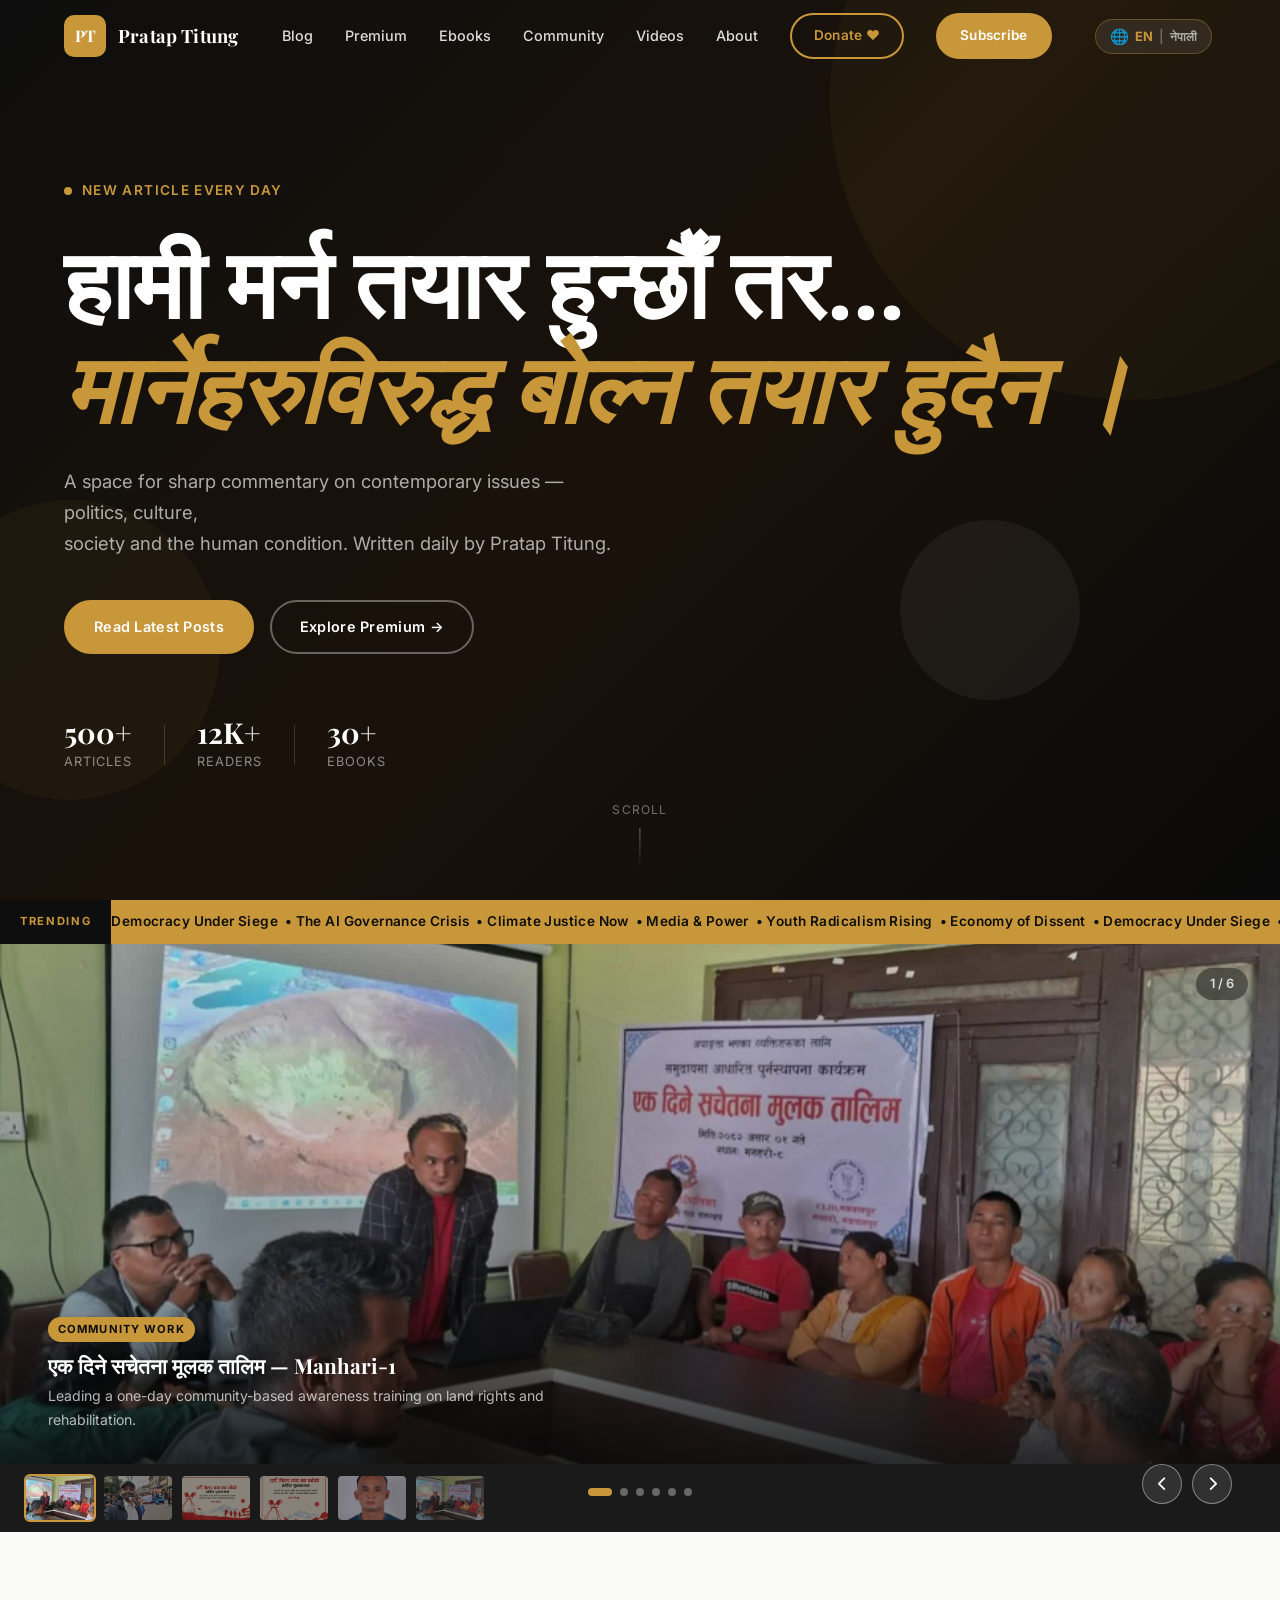
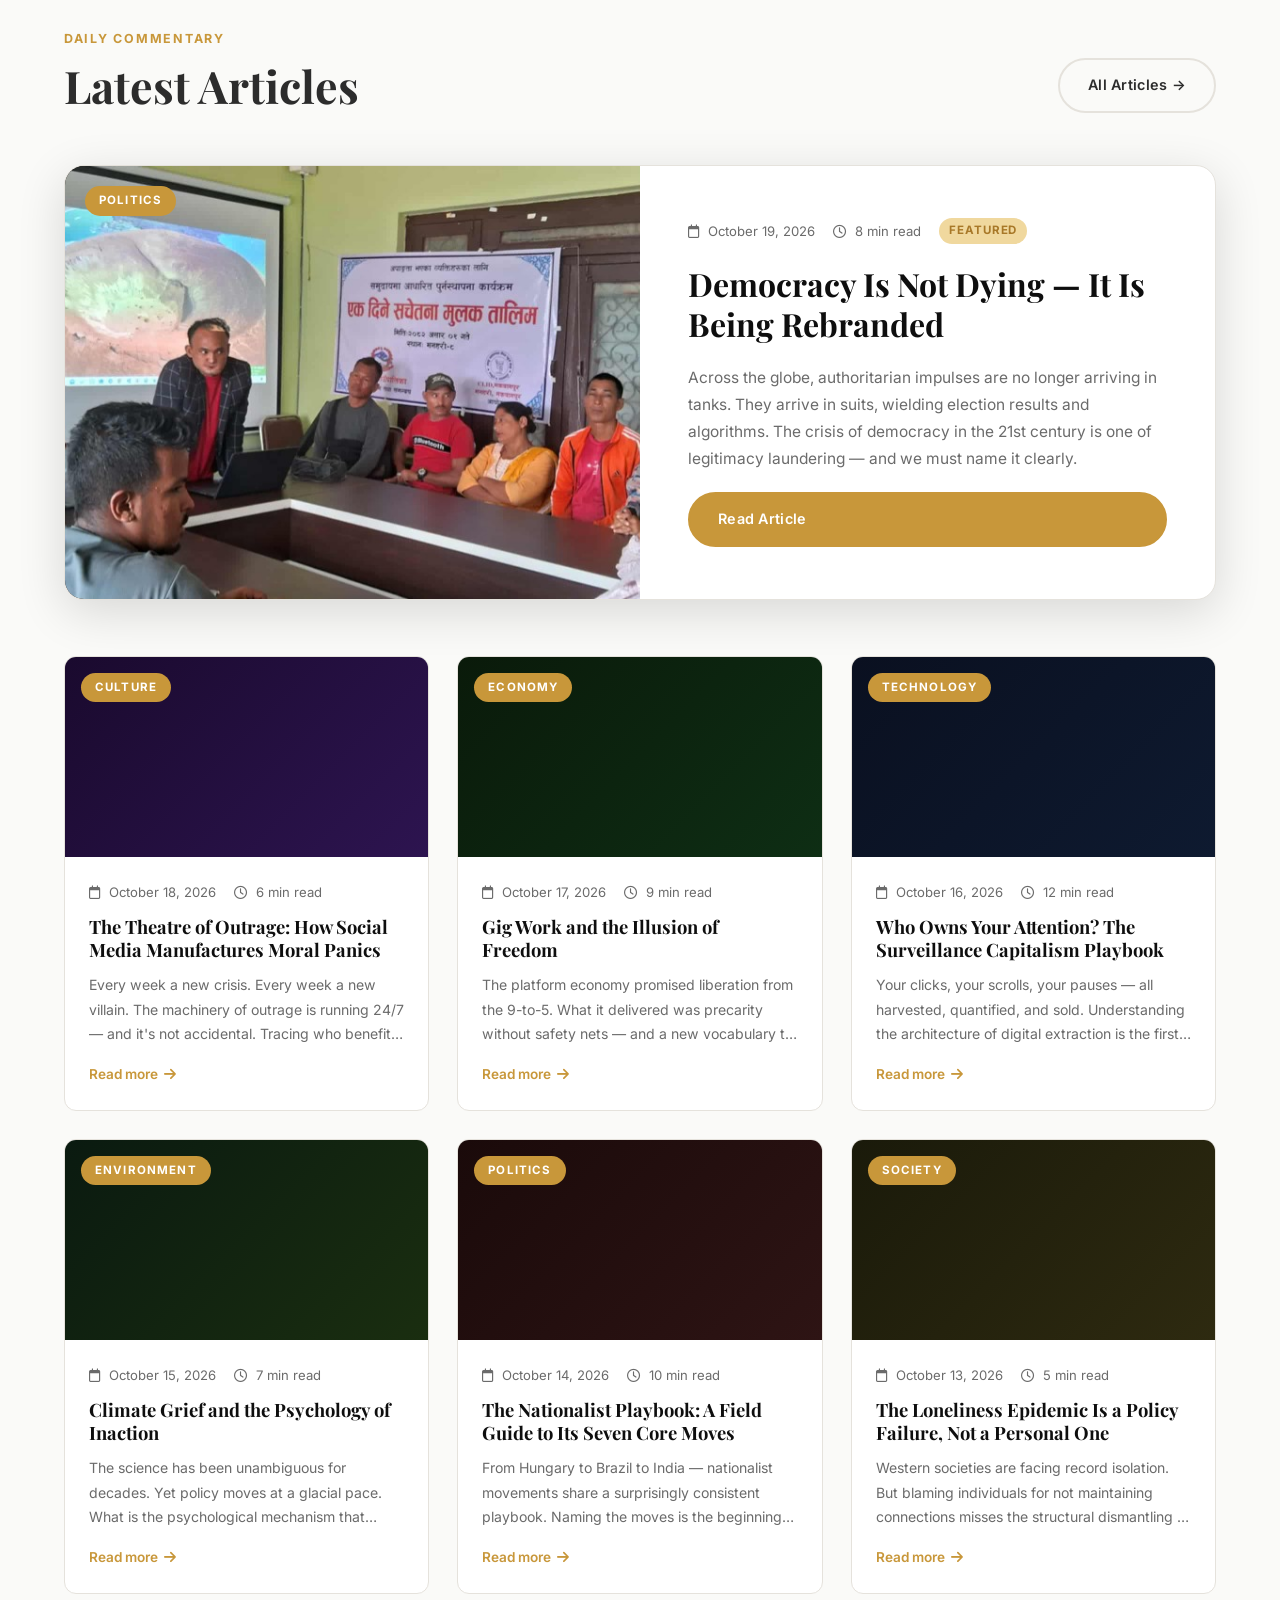
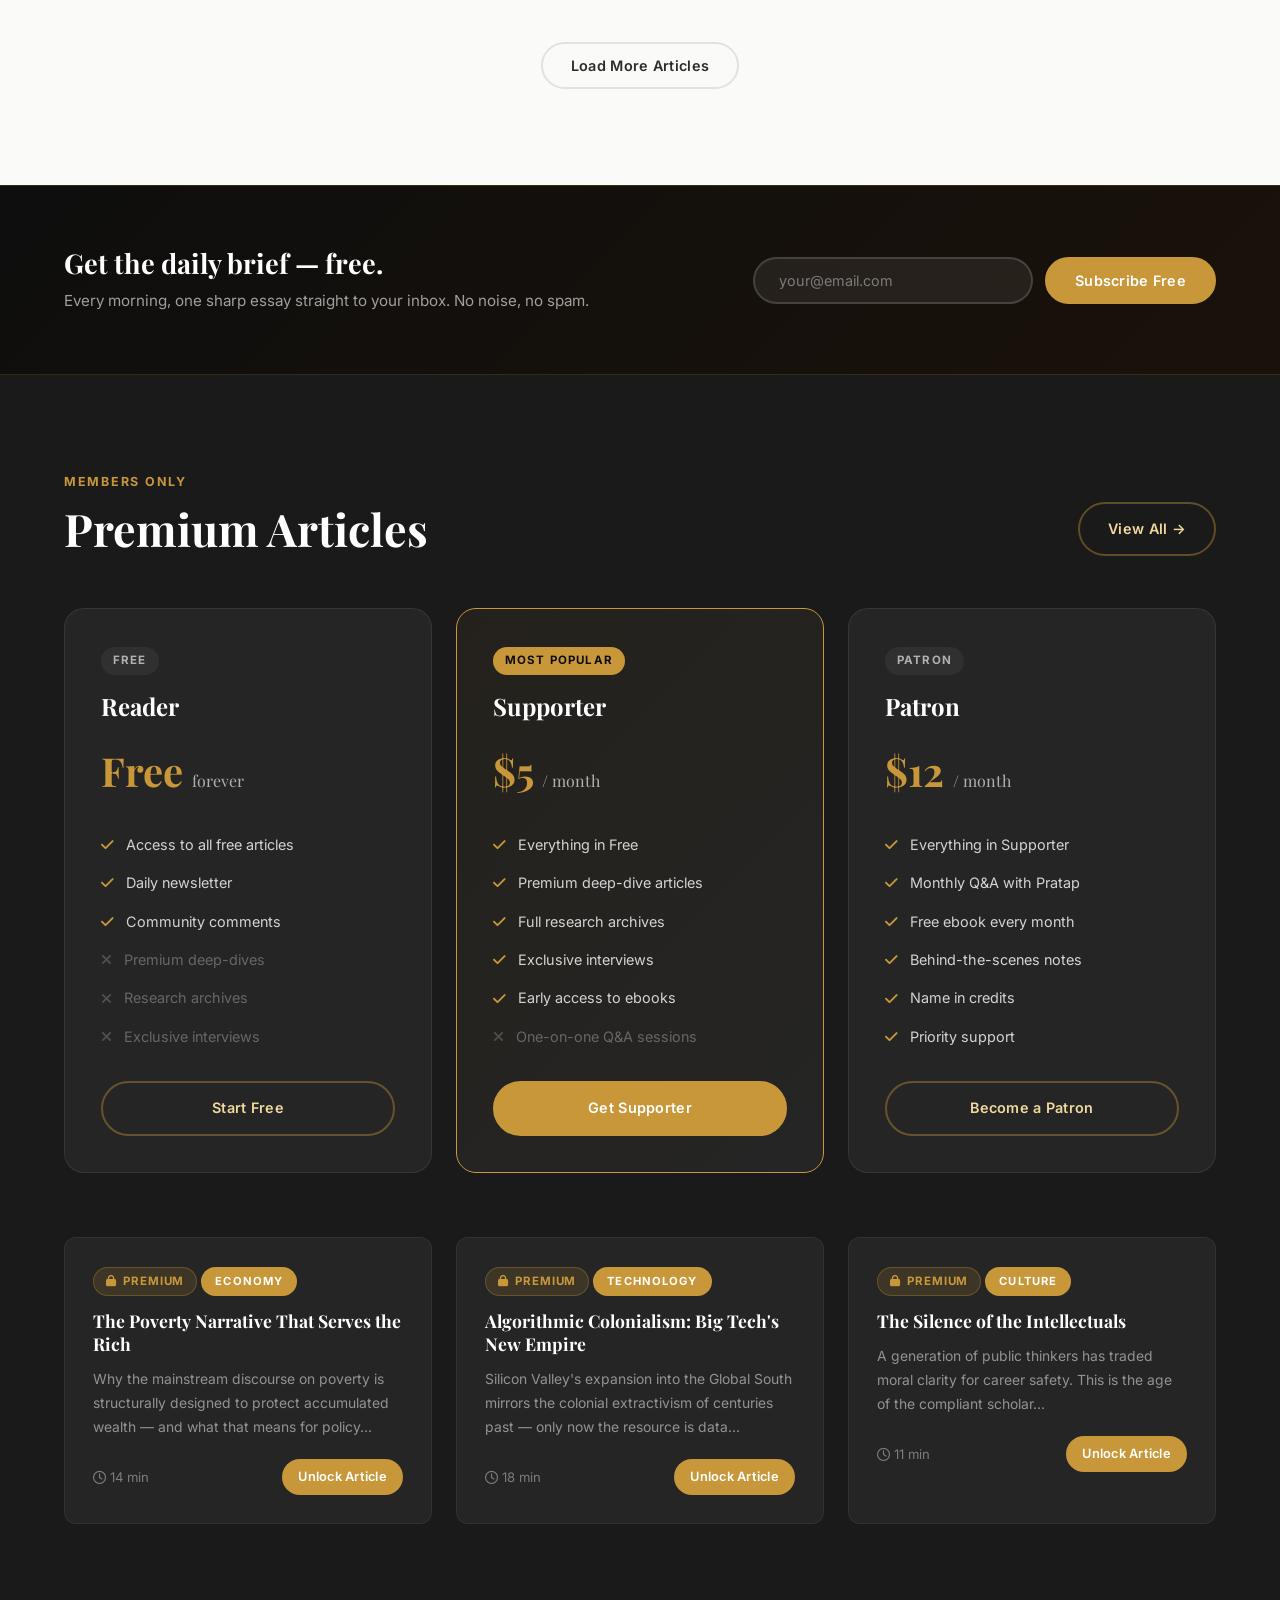
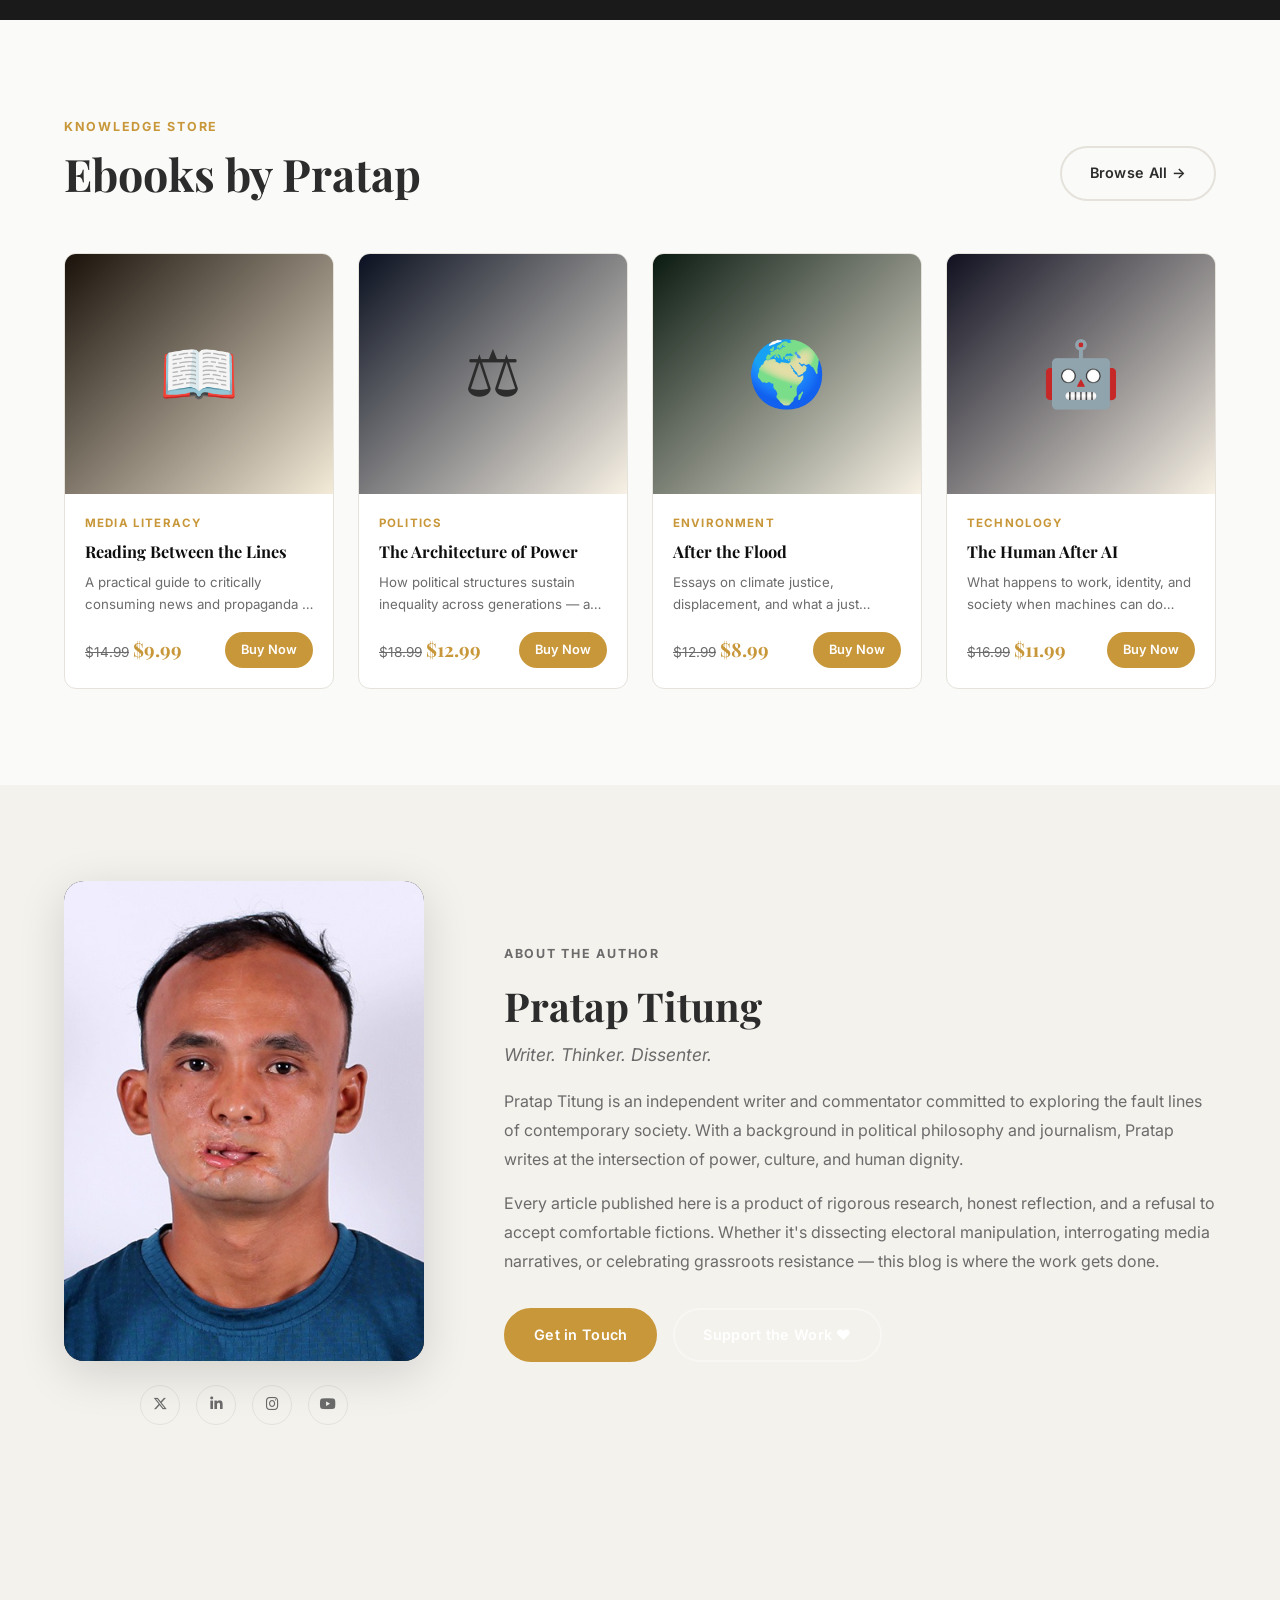
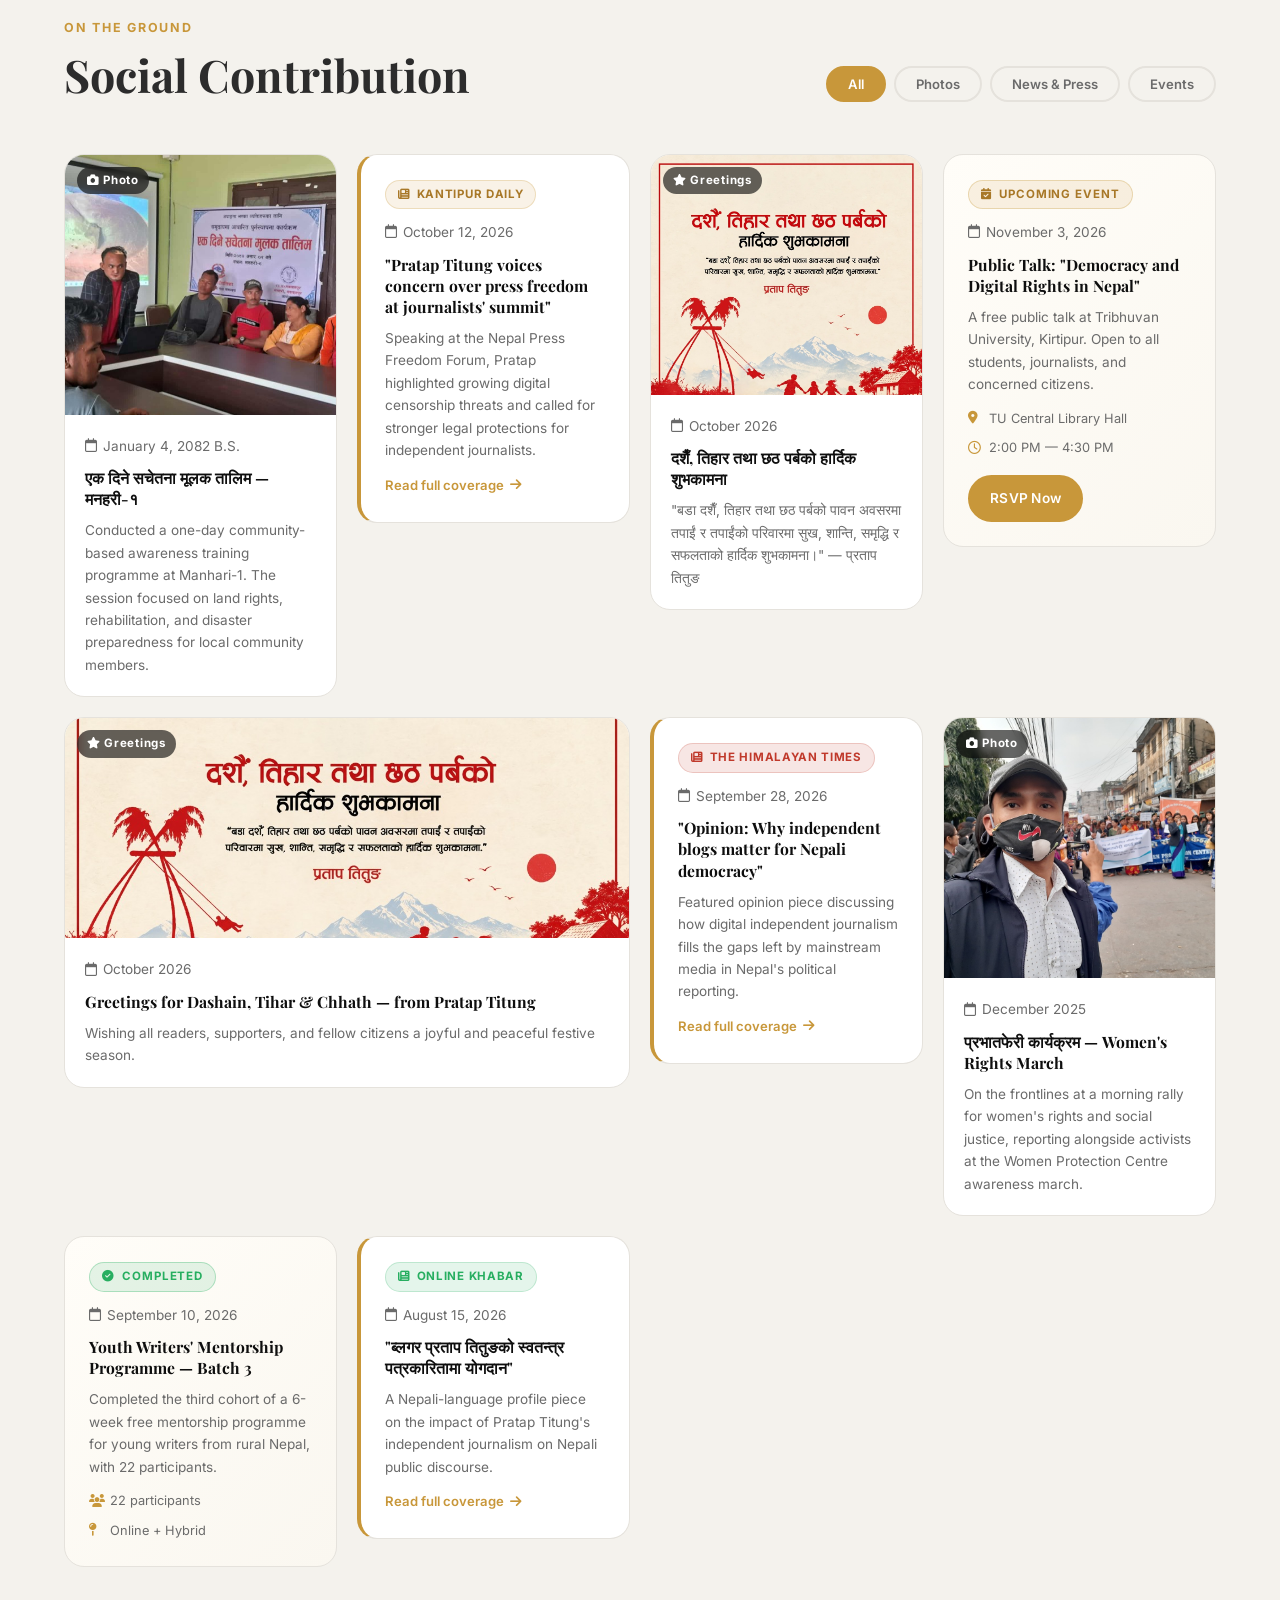
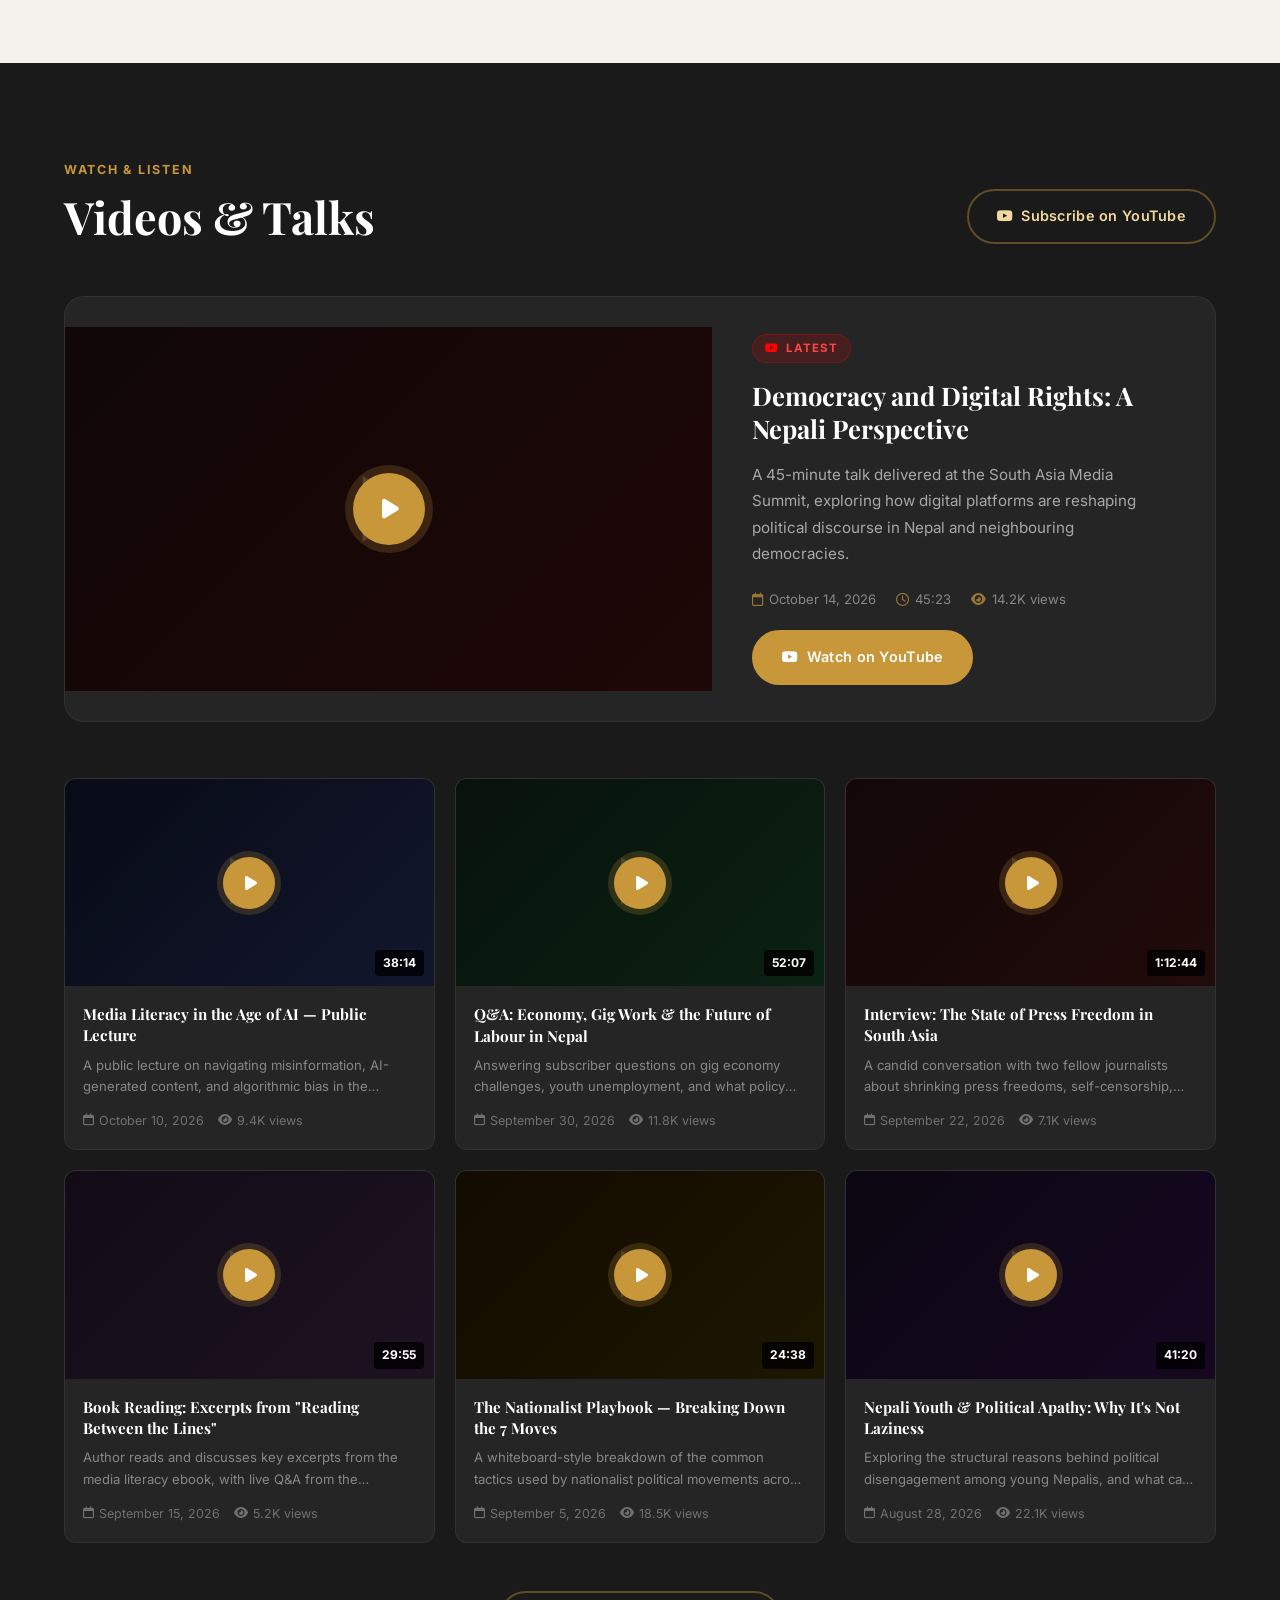
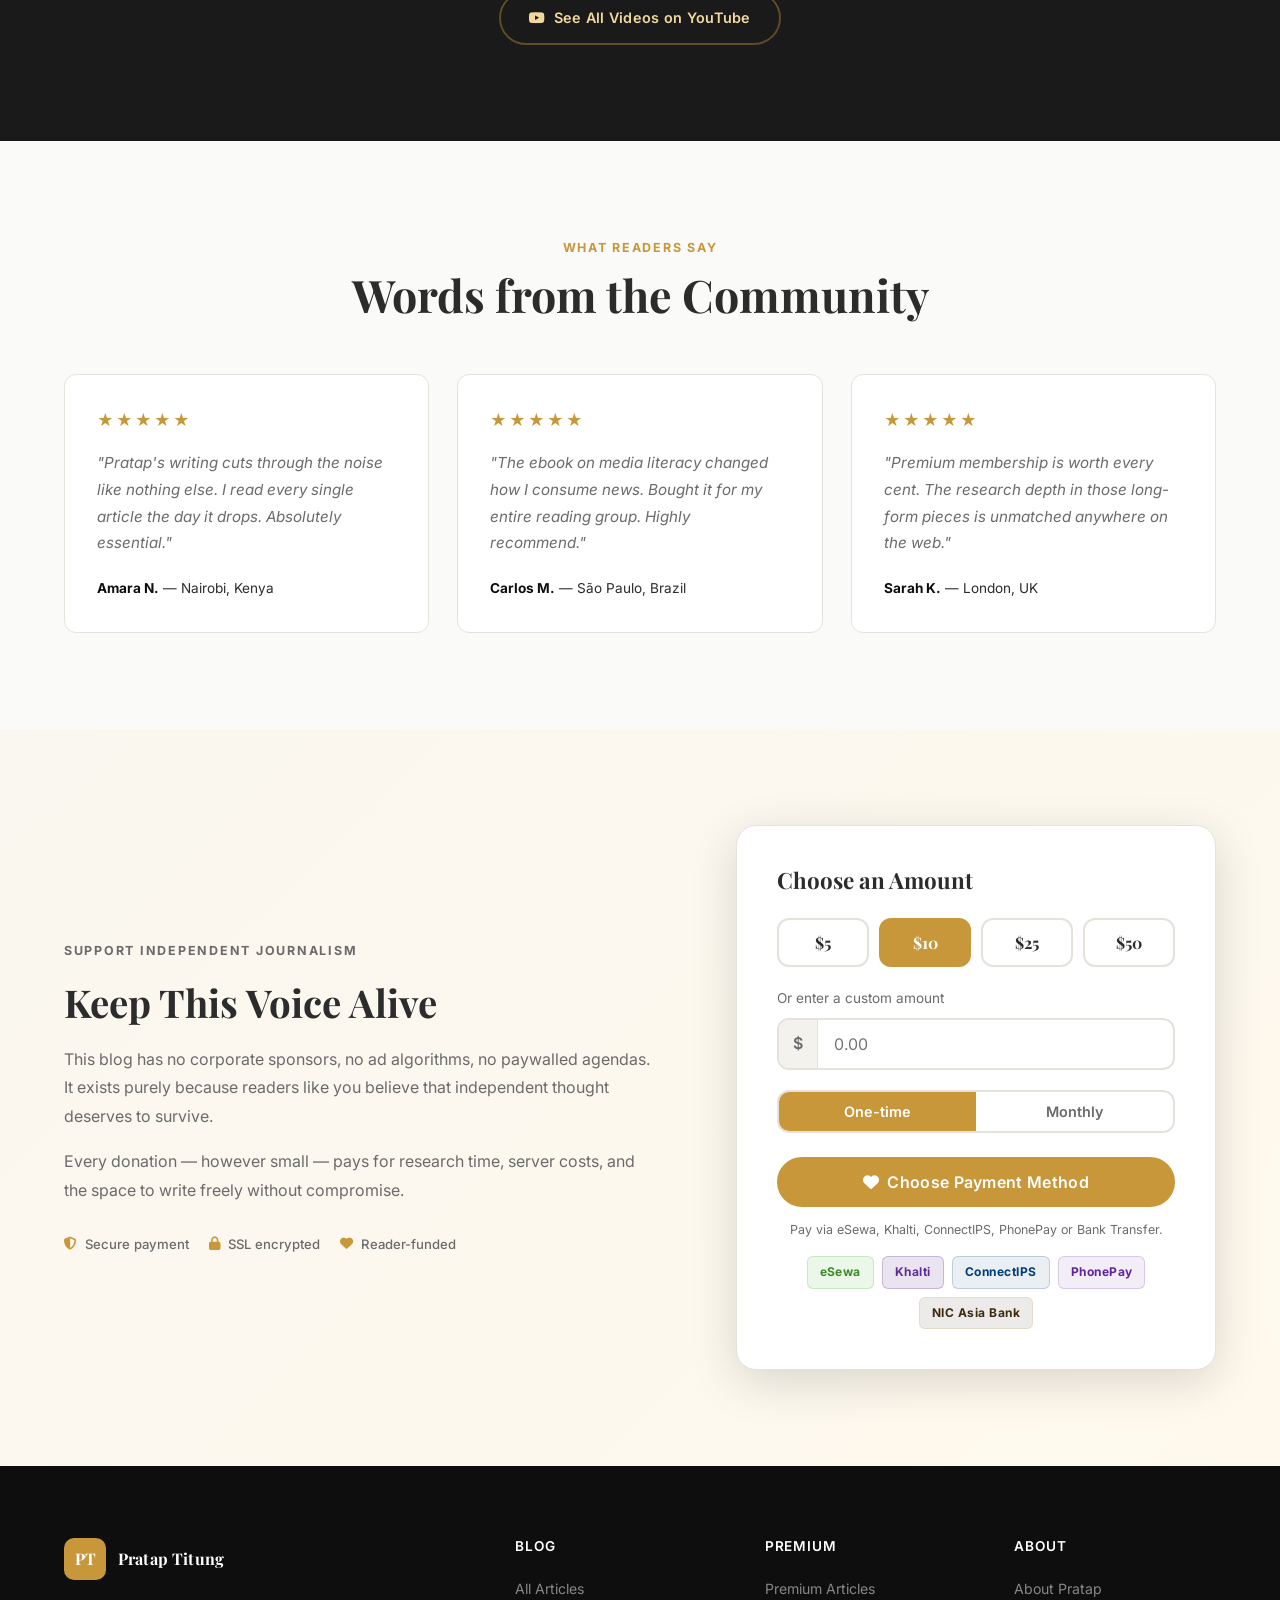
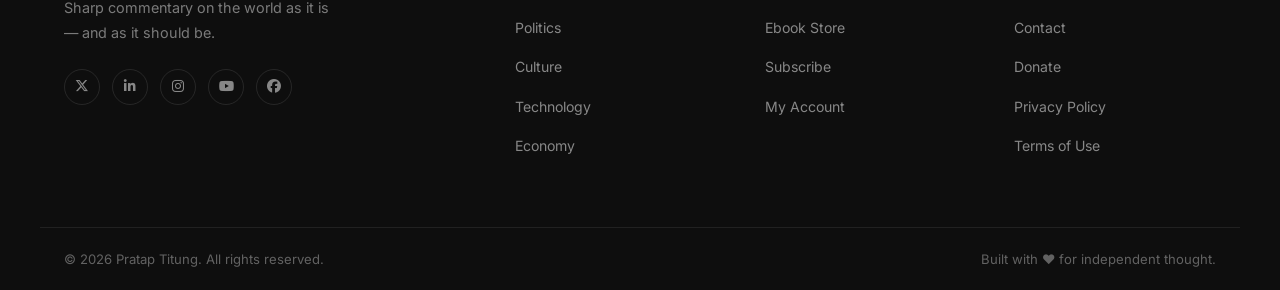
==== commit ede1245e: "Update hero title text to Nepali" ====
--- a/index.html
+++ b/index.html
@@ -3,7 +3,7 @@
 <head>
   <meta charset="UTF-8" />
   <meta name="viewport" content="width=device-width, initial-scale=1.0" />
-  <title>Pratap Titung — हामी मर्न तयार भयाैँ तर मार्नेहरुविरुद्ध बाेल्न कहिल्यै तयार भएनाैँ</title>
+  <title>Pratap Titung — हामी मर्न तयार हुन्छाैँ तर मार्नेहरुविरुद्ध बाेल्न तयार हुदैनाैँ</title>
   <meta name="description" content="Personal blog by Pratap Titung — contemporary issues, premium articles, ebooks, and more." />
   <link rel="stylesheet" href="css/style.css" />
   <link rel="stylesheet" href="css/additions.css" />
@@ -54,7 +54,7 @@
     </div>
     <div class="container hero-content">
       <p class="hero-eyebrow"><span class="dot"></span> New article every day</p>
-      <h1 class="hero-title">Thoughts That<br /><em>Matter.</em></h1>
+      <h1 class="hero-title">हामी मर्न तयार हुन्छाैँ तर‍‍... <br /><em>मार्नेहरुविरुद्ध बाेल्न तयार हुदैन ।</em></h1>
       <p class="hero-sub">
         A space for sharp commentary on contemporary issues — politics, culture,<br class="desktop-br" />
         society and the human condition. Written daily by Pratap Titung.
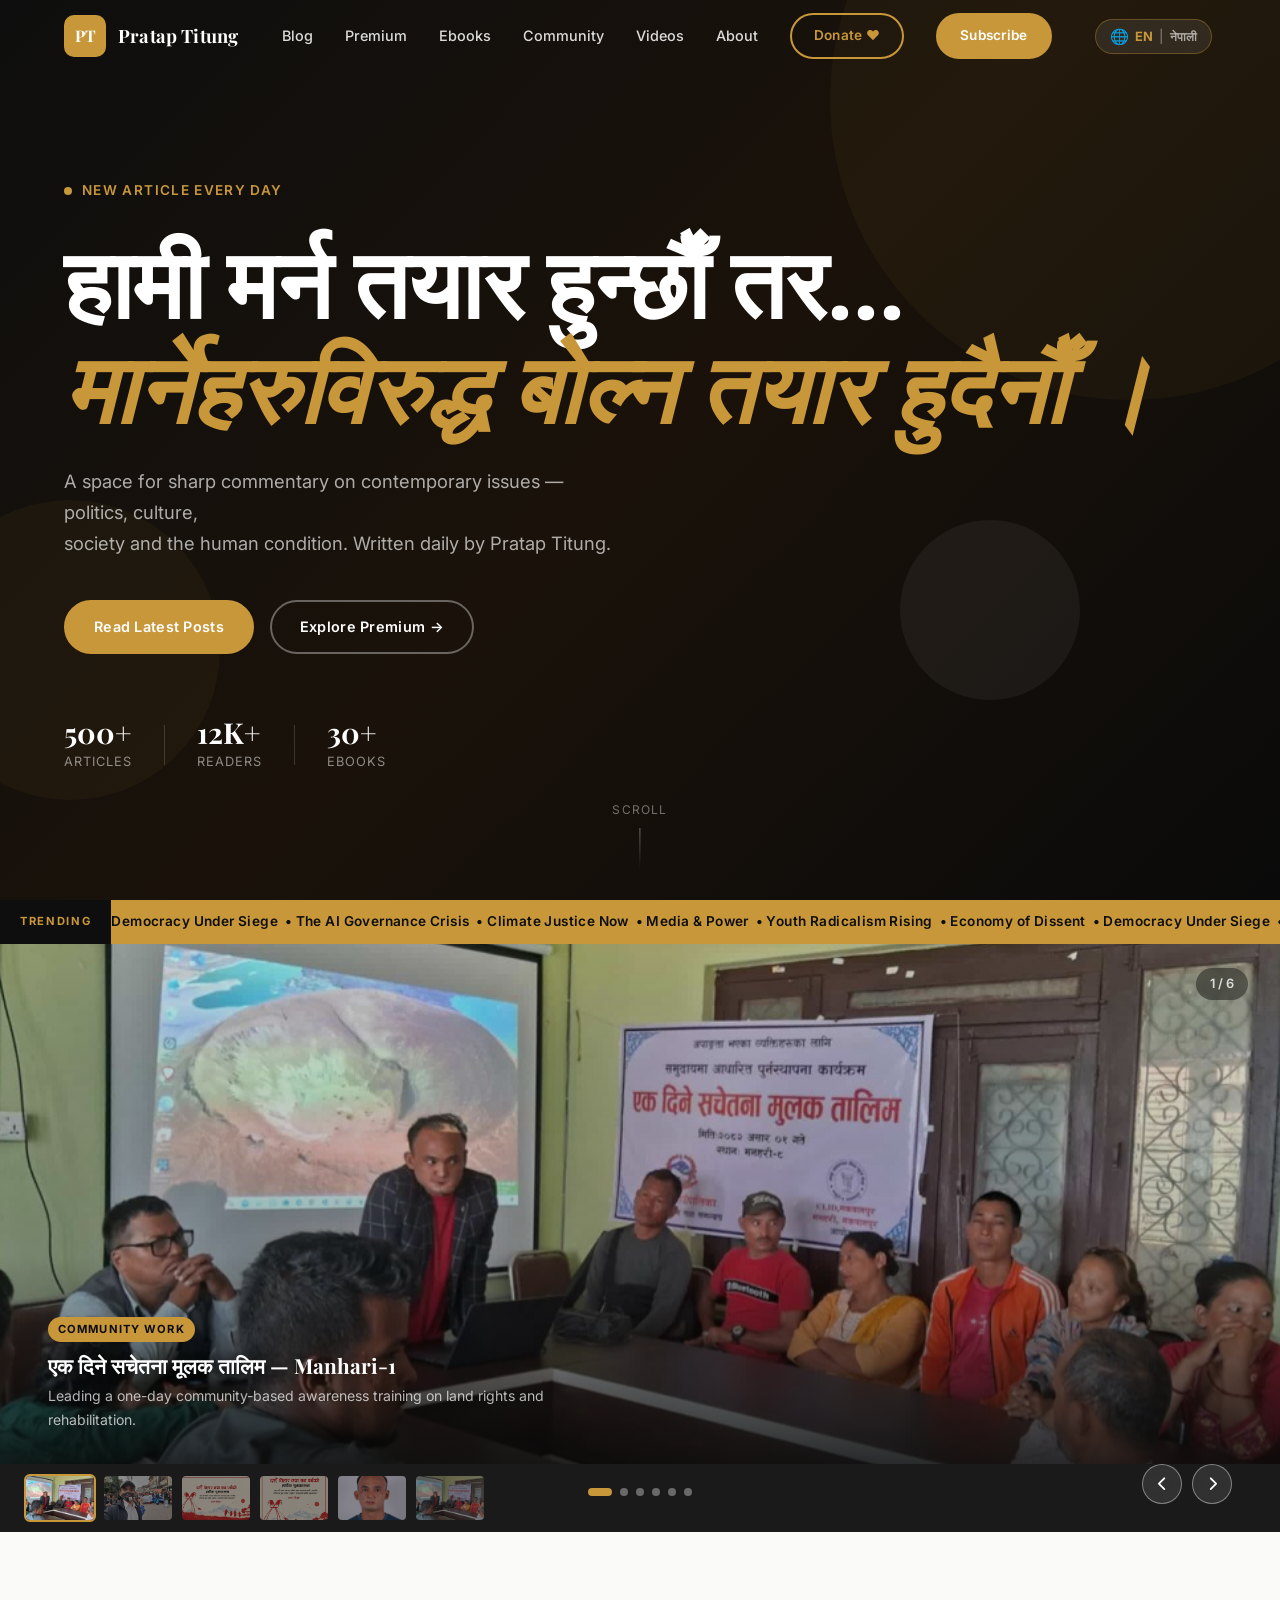
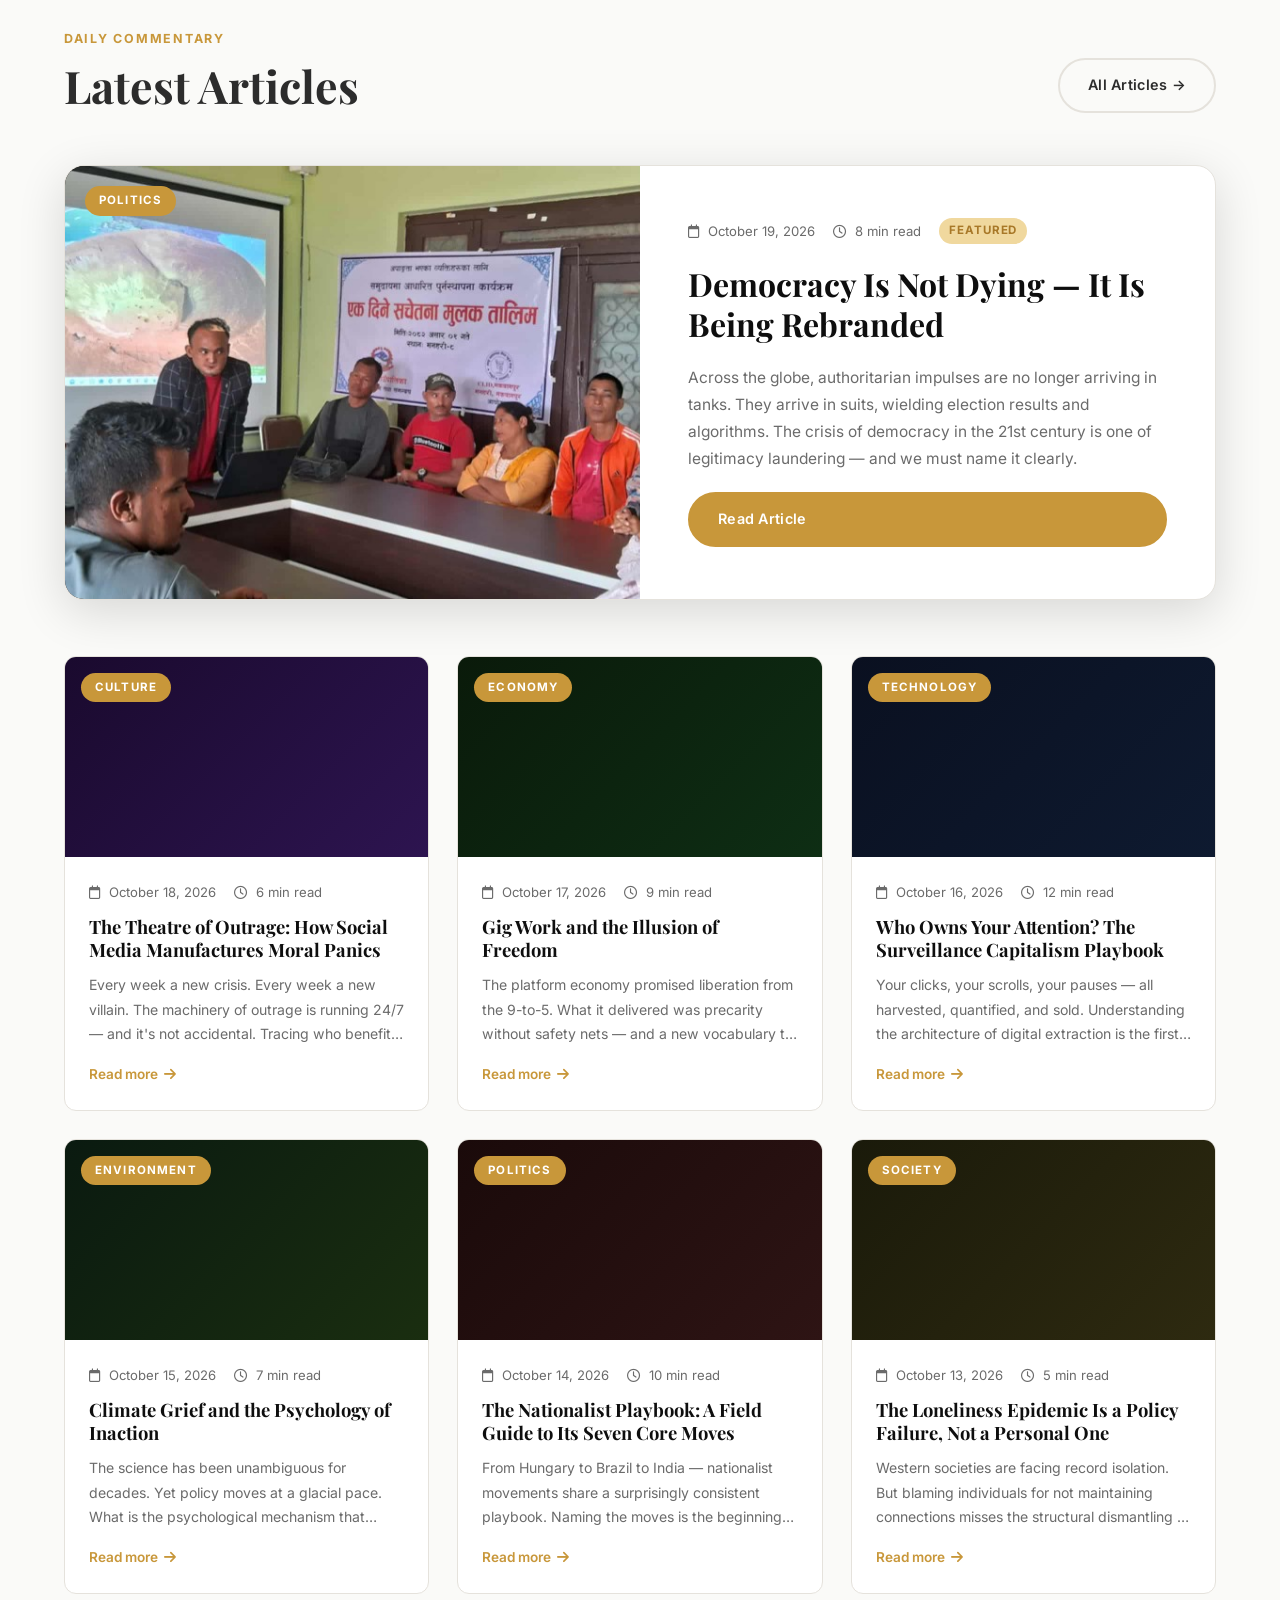
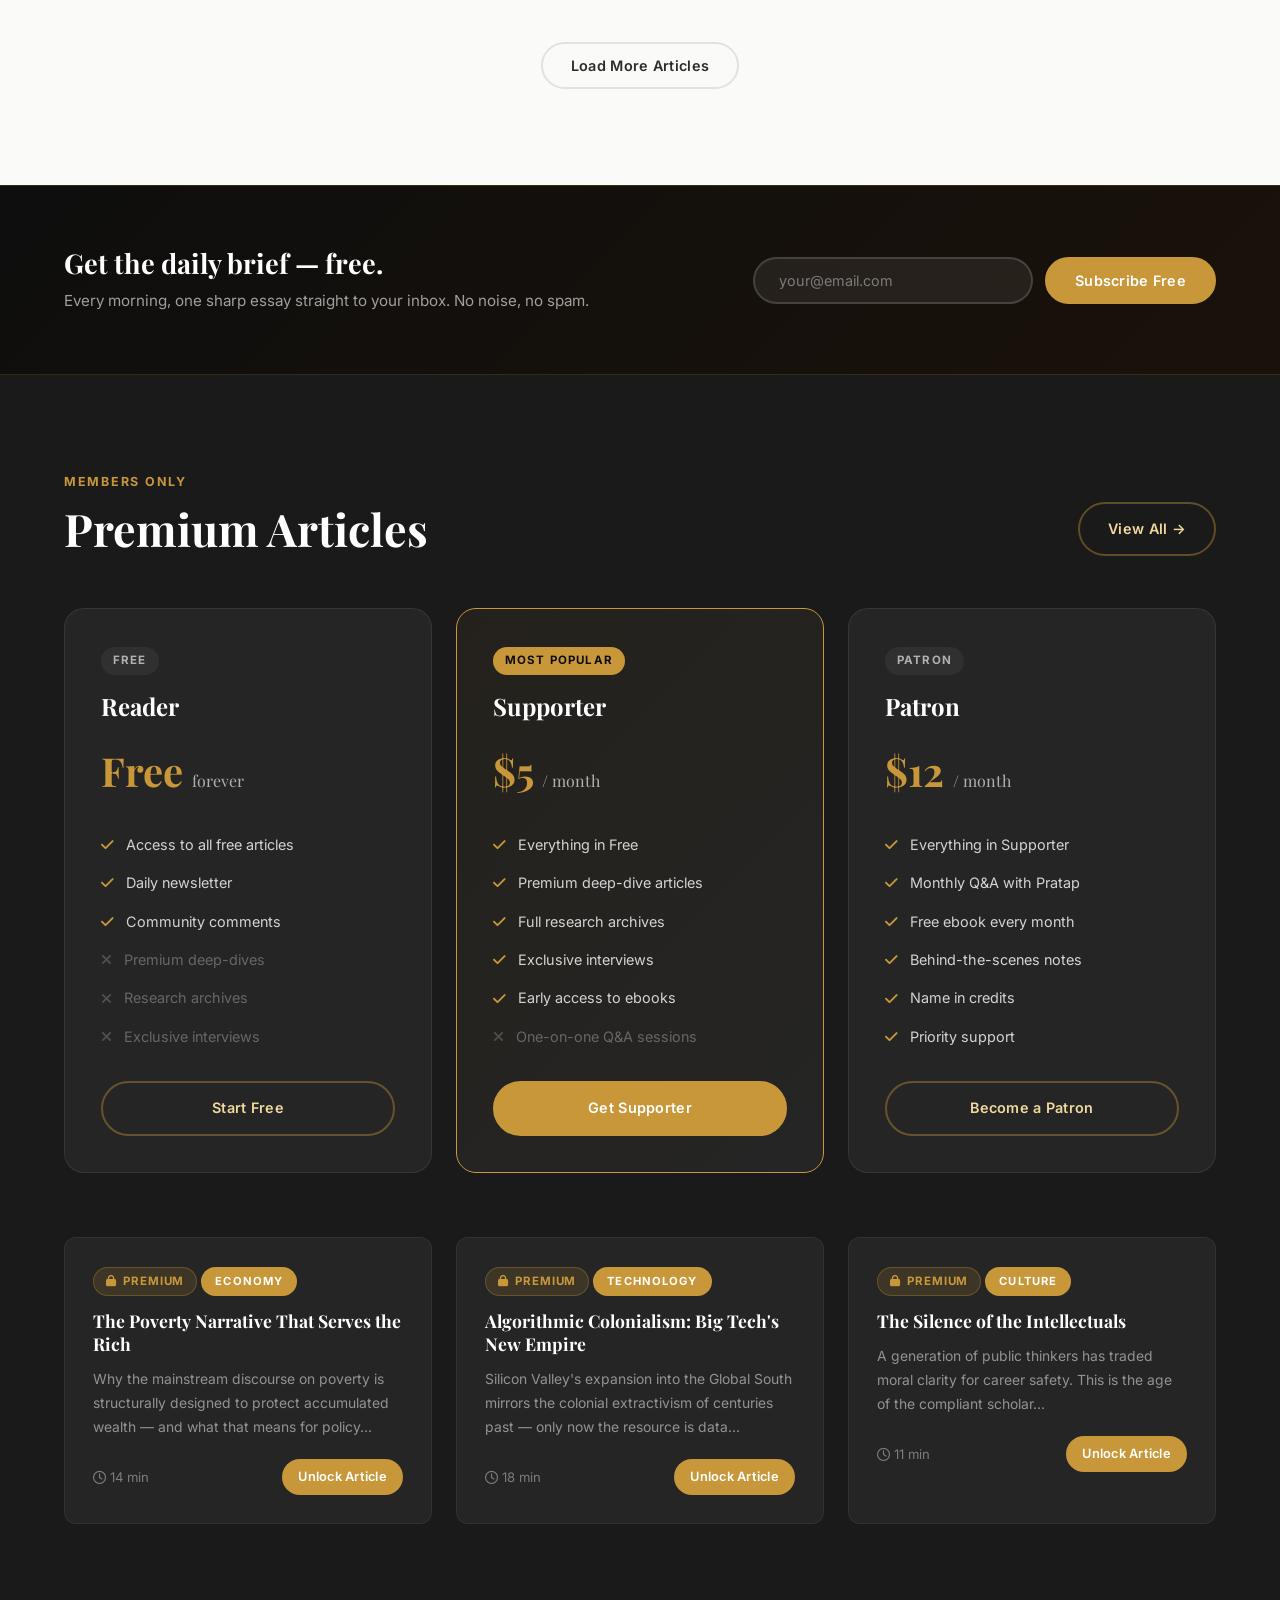
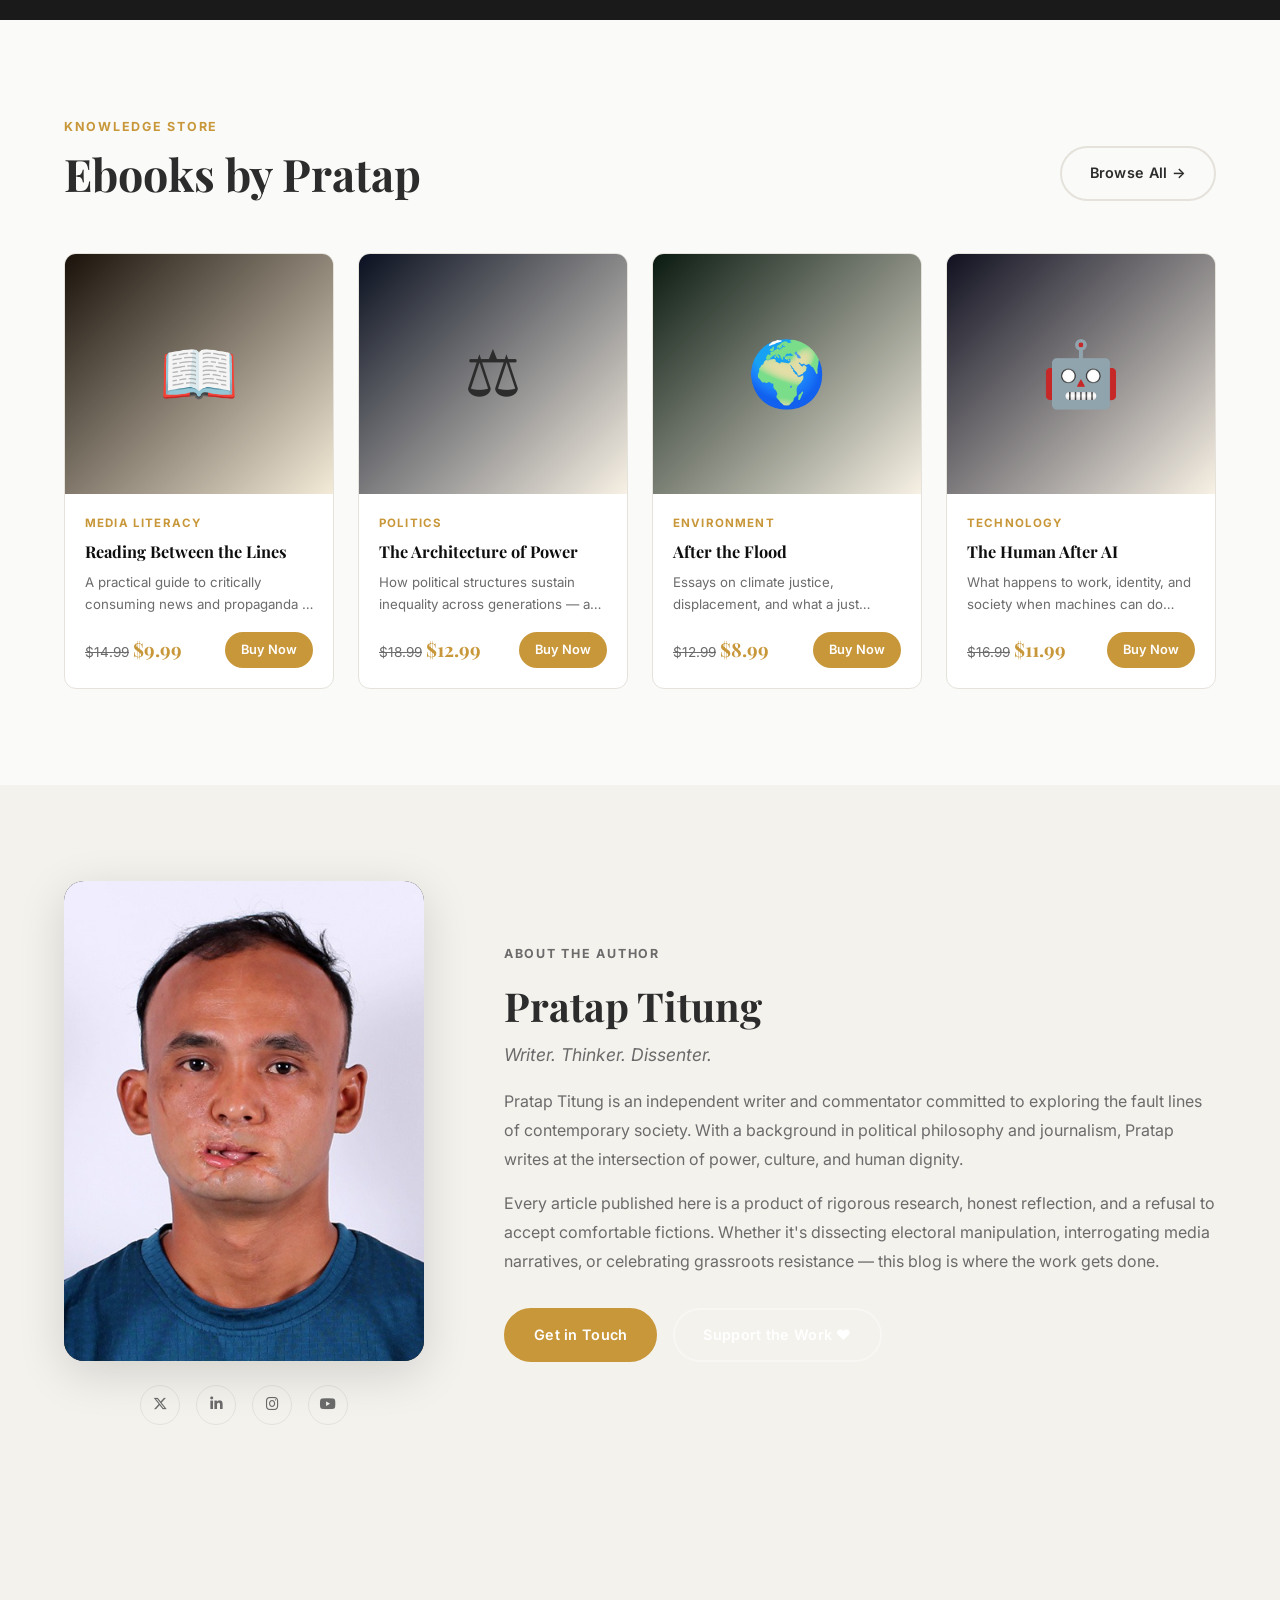
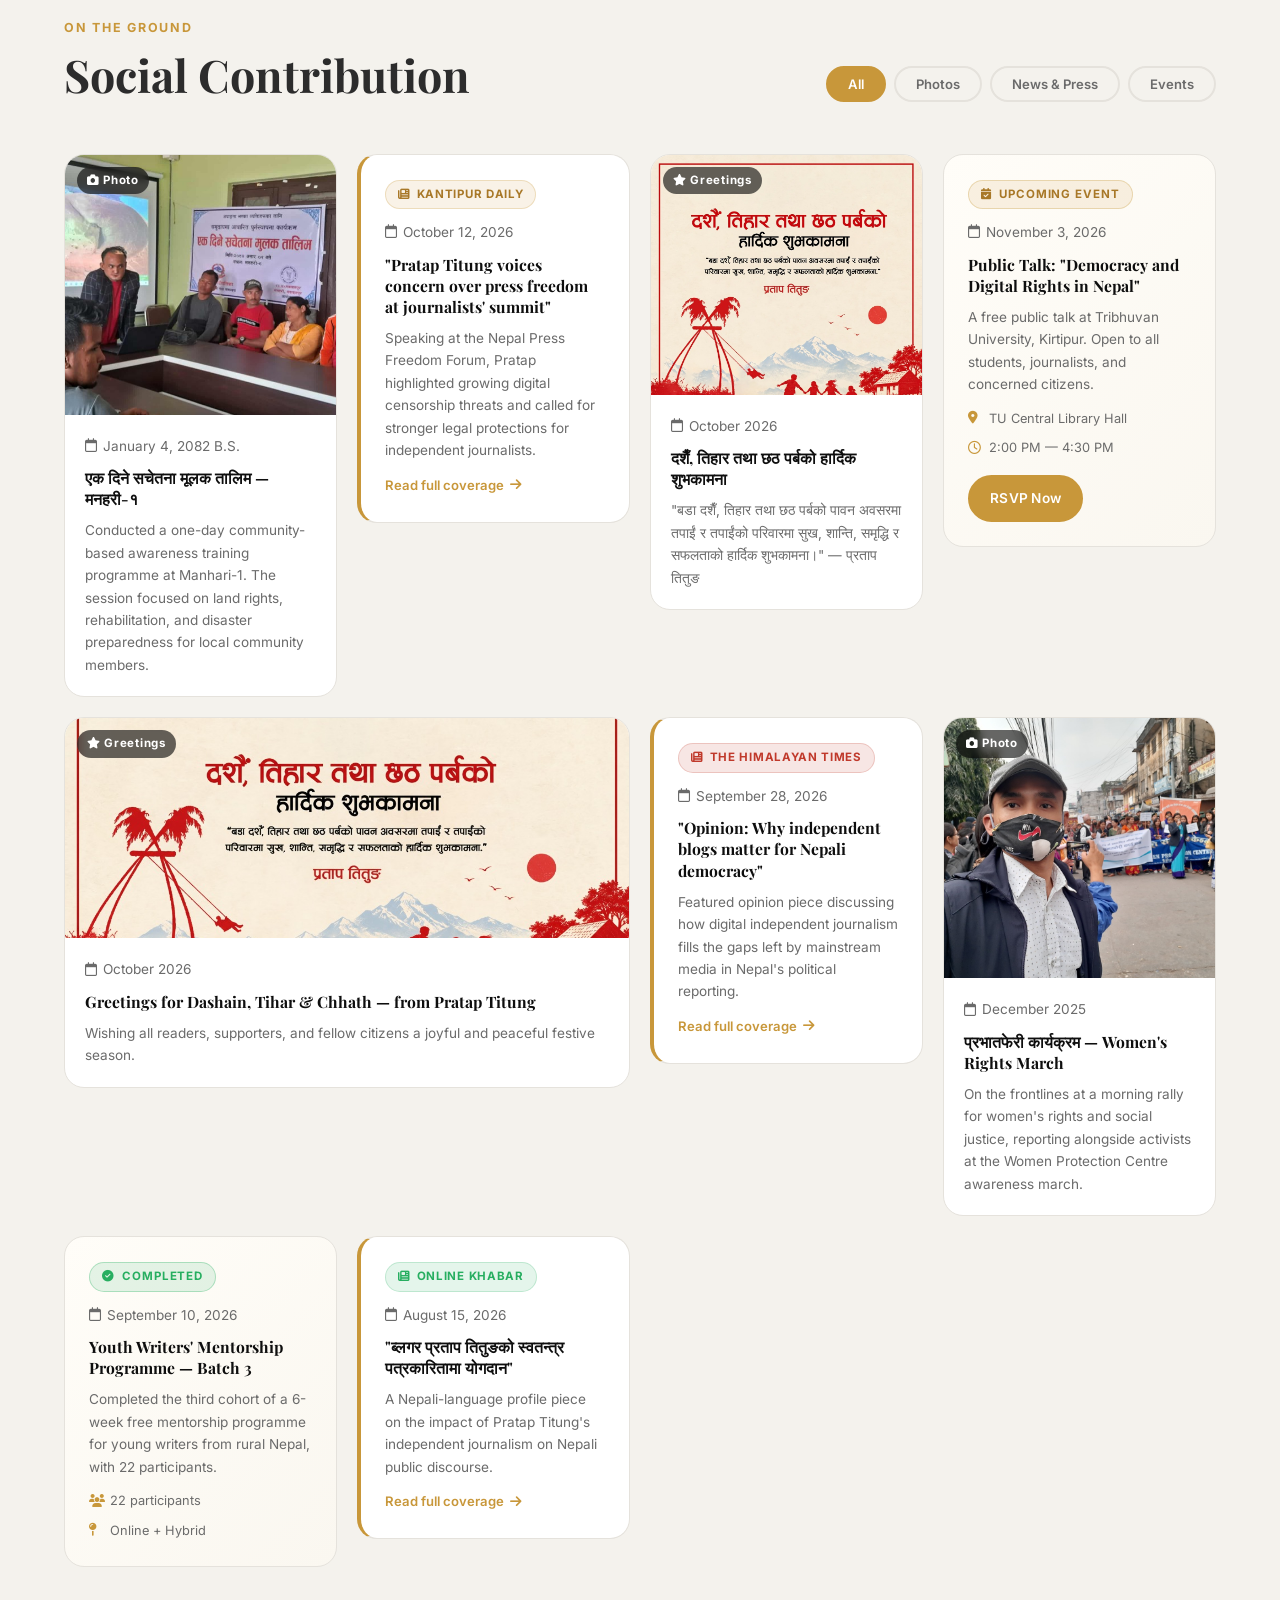
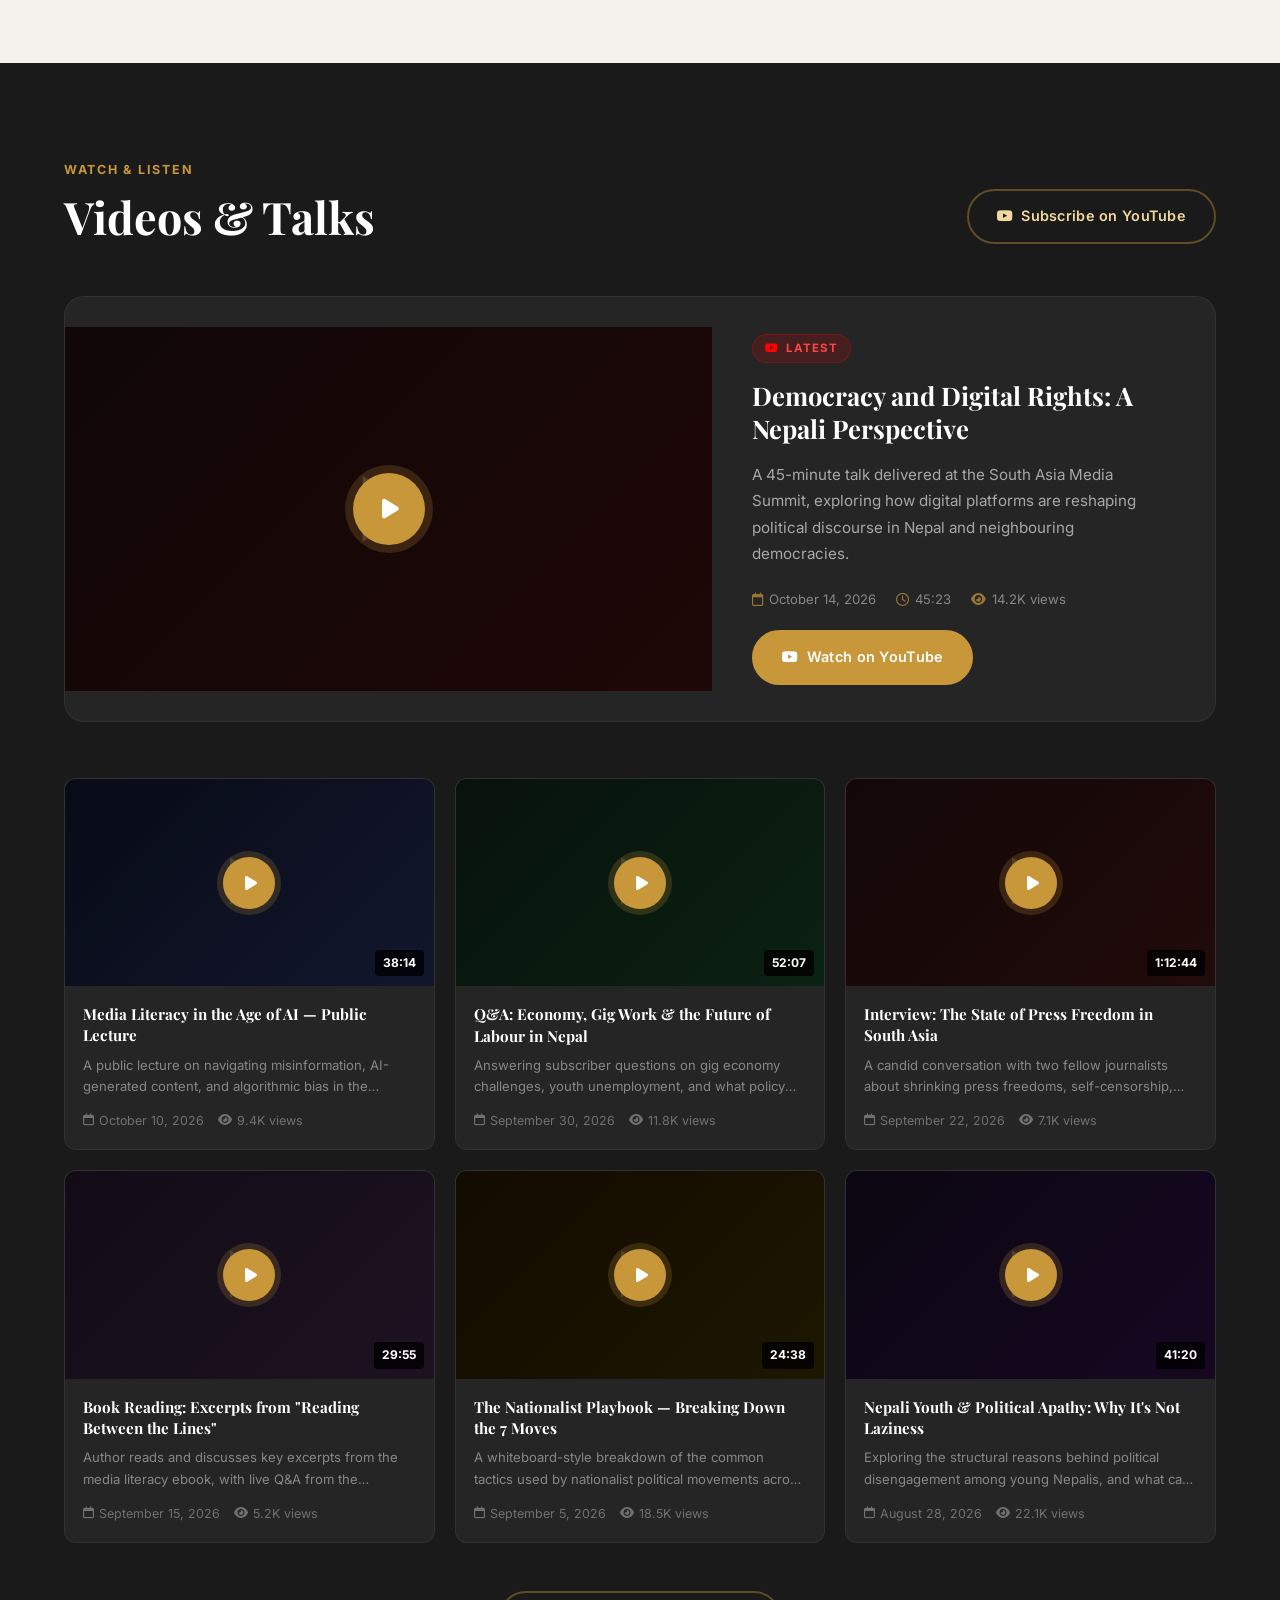
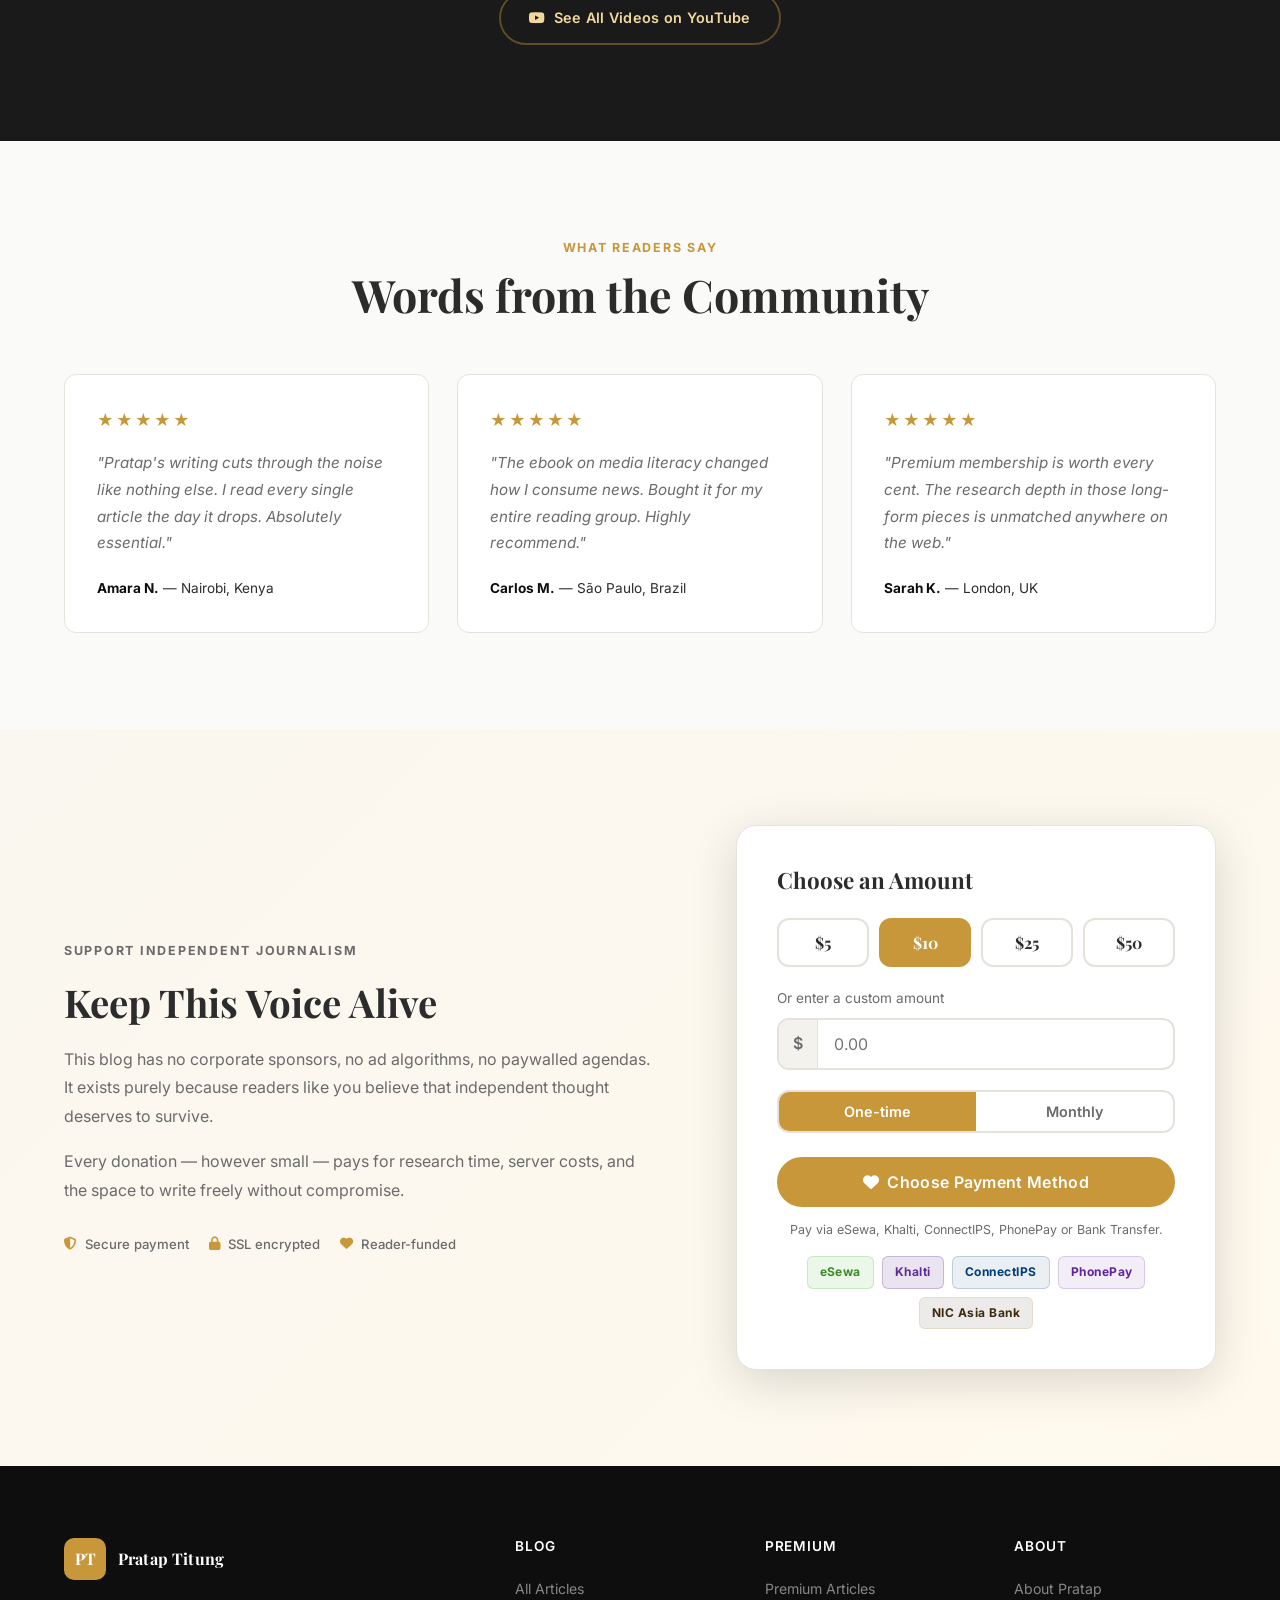
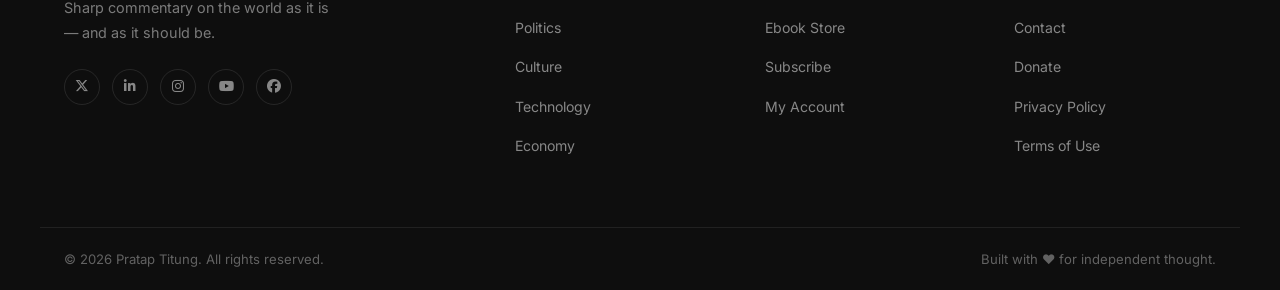
==== commit 2821a68d: "Update hero title text in index.html" ====
--- a/index.html
+++ b/index.html
@@ -54,7 +54,7 @@
     </div>
     <div class="container hero-content">
       <p class="hero-eyebrow"><span class="dot"></span> New article every day</p>
-      <h1 class="hero-title">हामी मर्न तयार हुन्छाैँ तर‍‍... <br /><em>मार्नेहरुविरुद्ध बाेल्न तयार हुदैन ।</em></h1>
+      <h1 class="hero-title">हामी मर्न तयार हुन्छाैँ तर‍‍... <br /><em>मार्नेहरुविरुद्ध बाेल्न तयार हुदैनाैँ ।</em></h1>
       <p class="hero-sub">
         A space for sharp commentary on contemporary issues — politics, culture,<br class="desktop-br" />
         society and the human condition. Written daily by Pratap Titung.
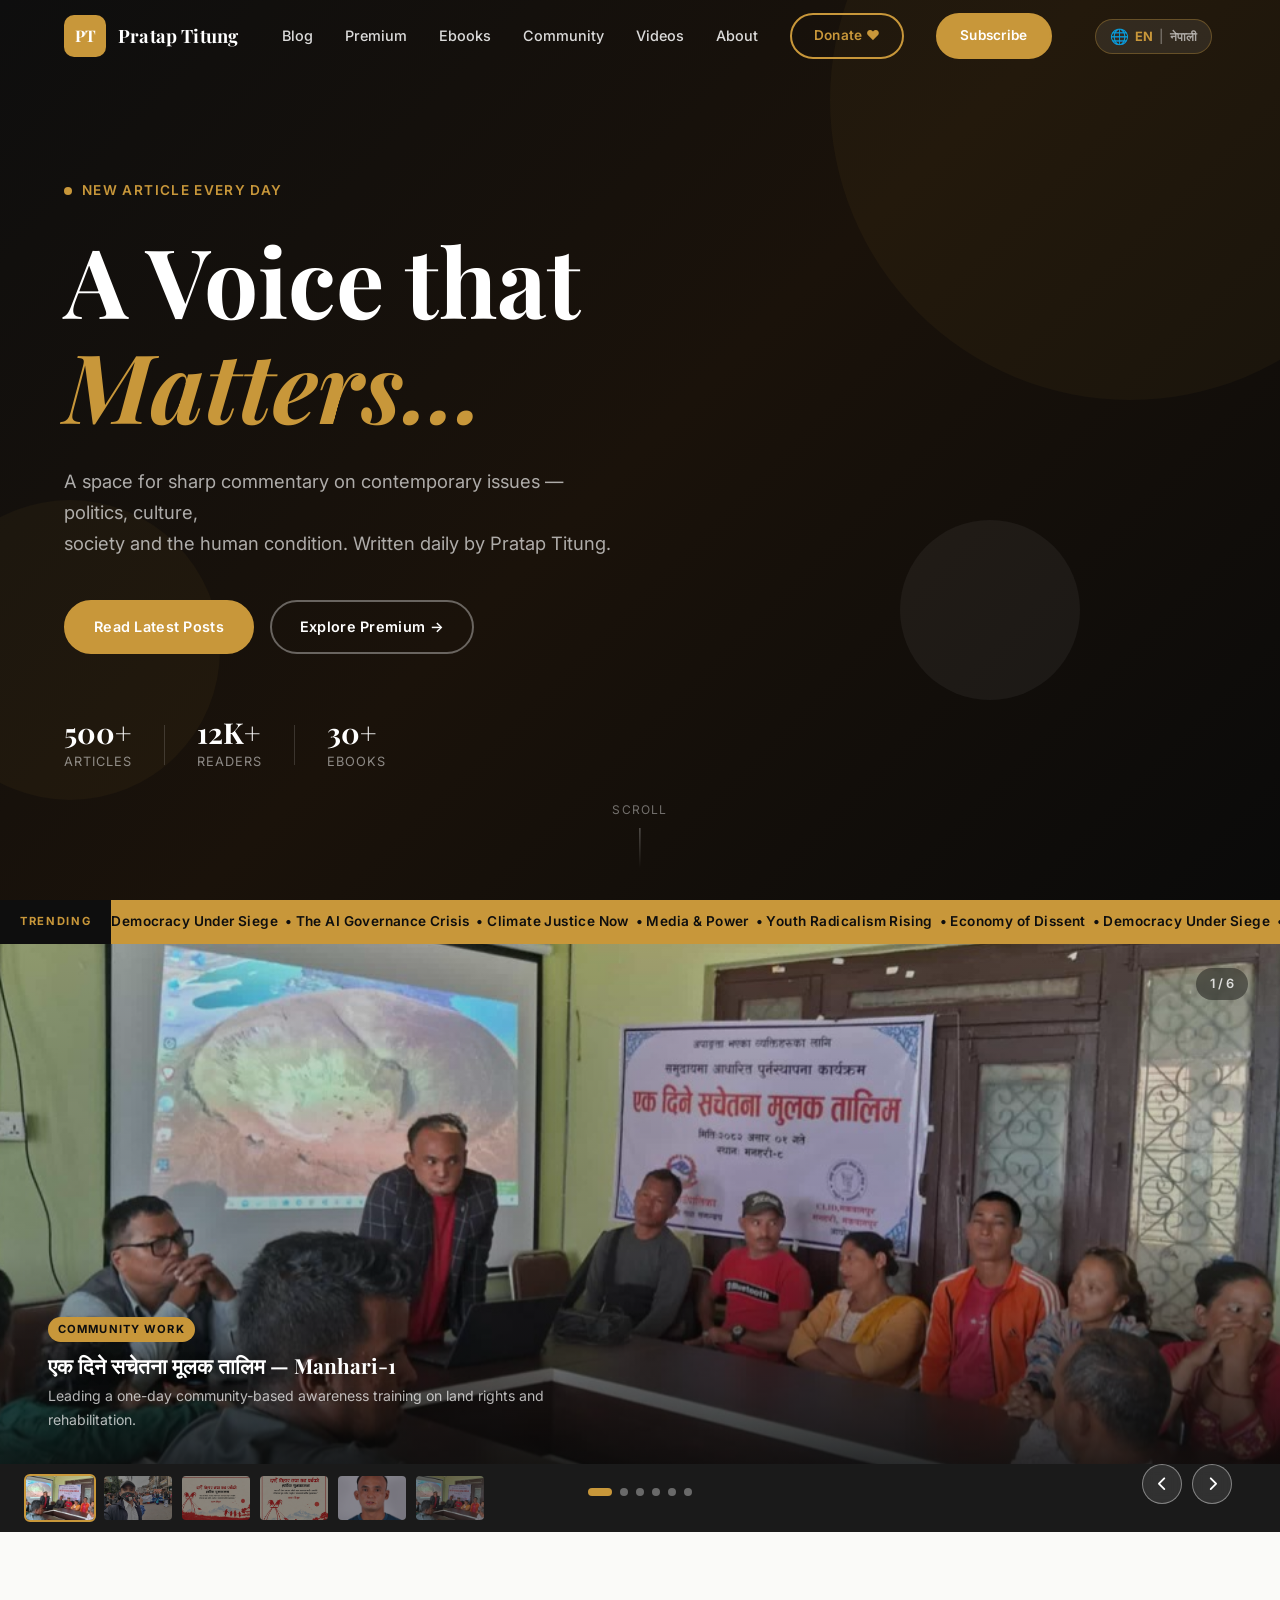
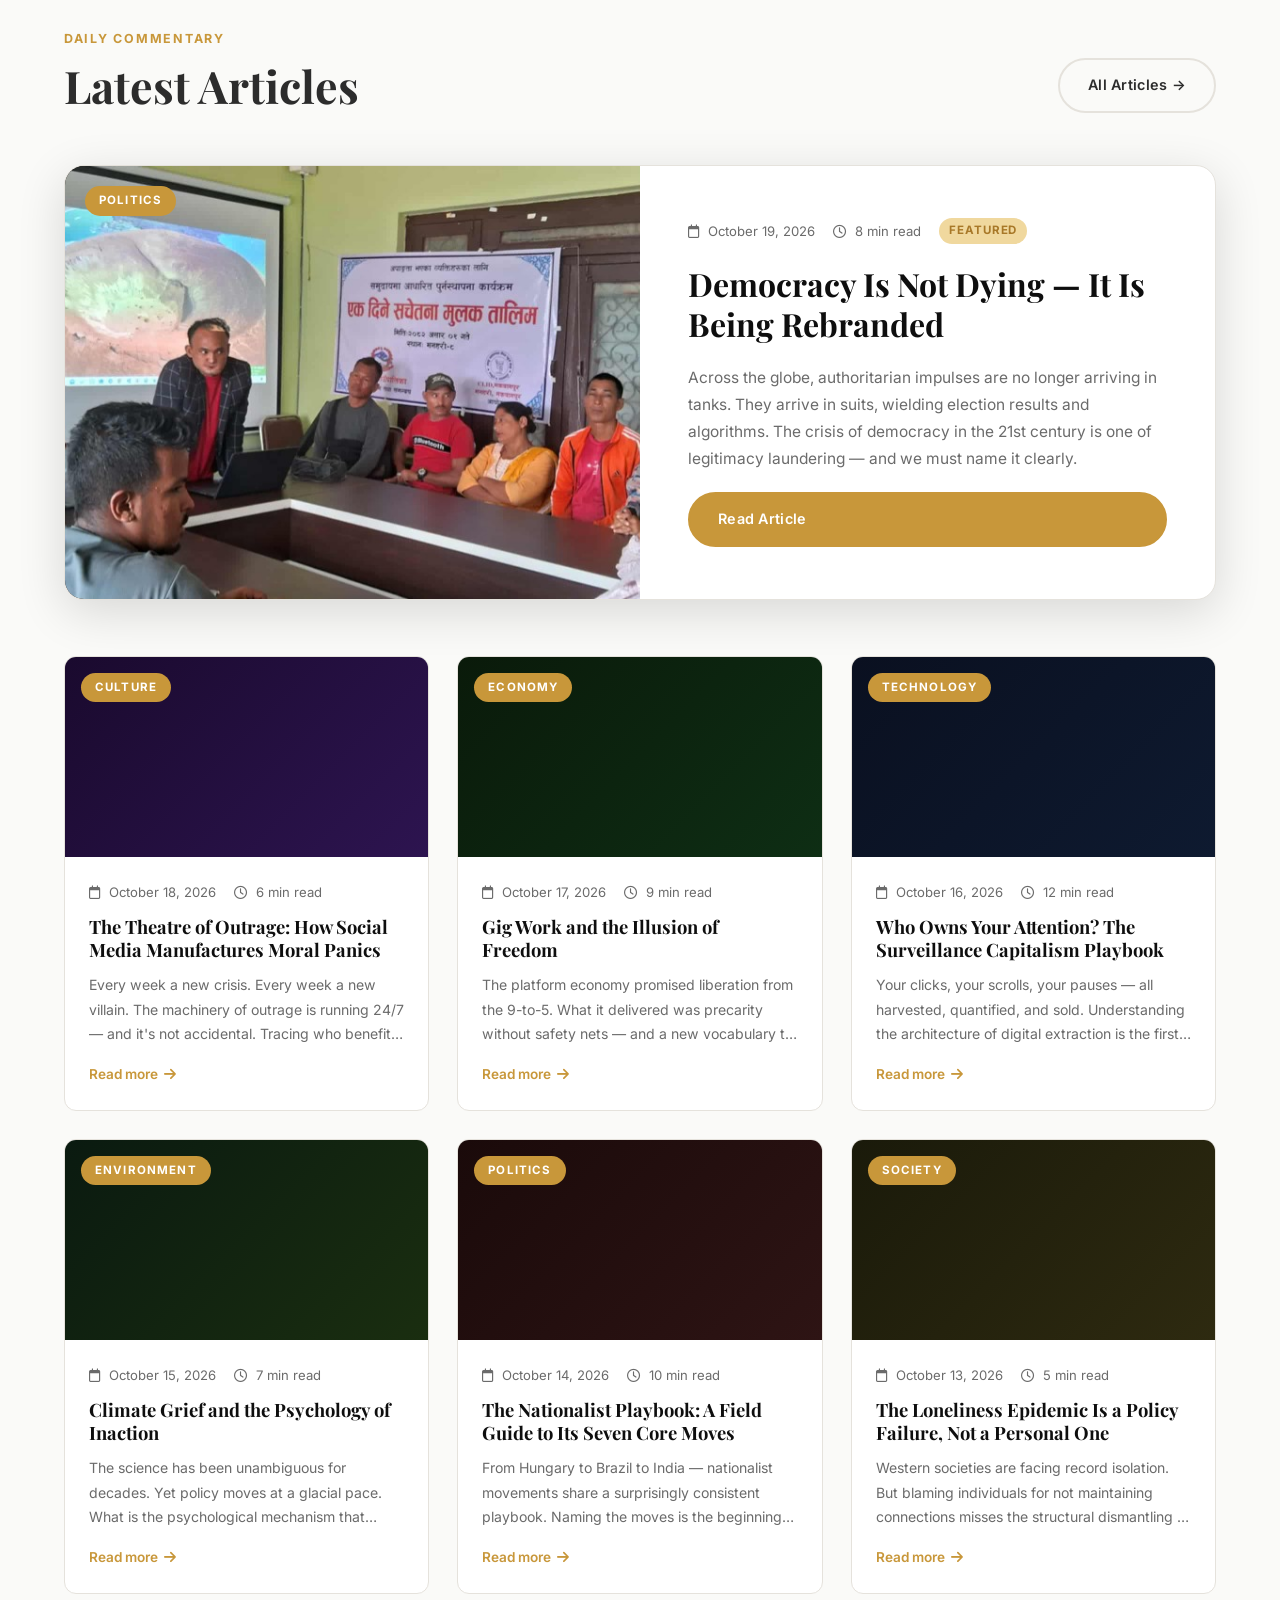
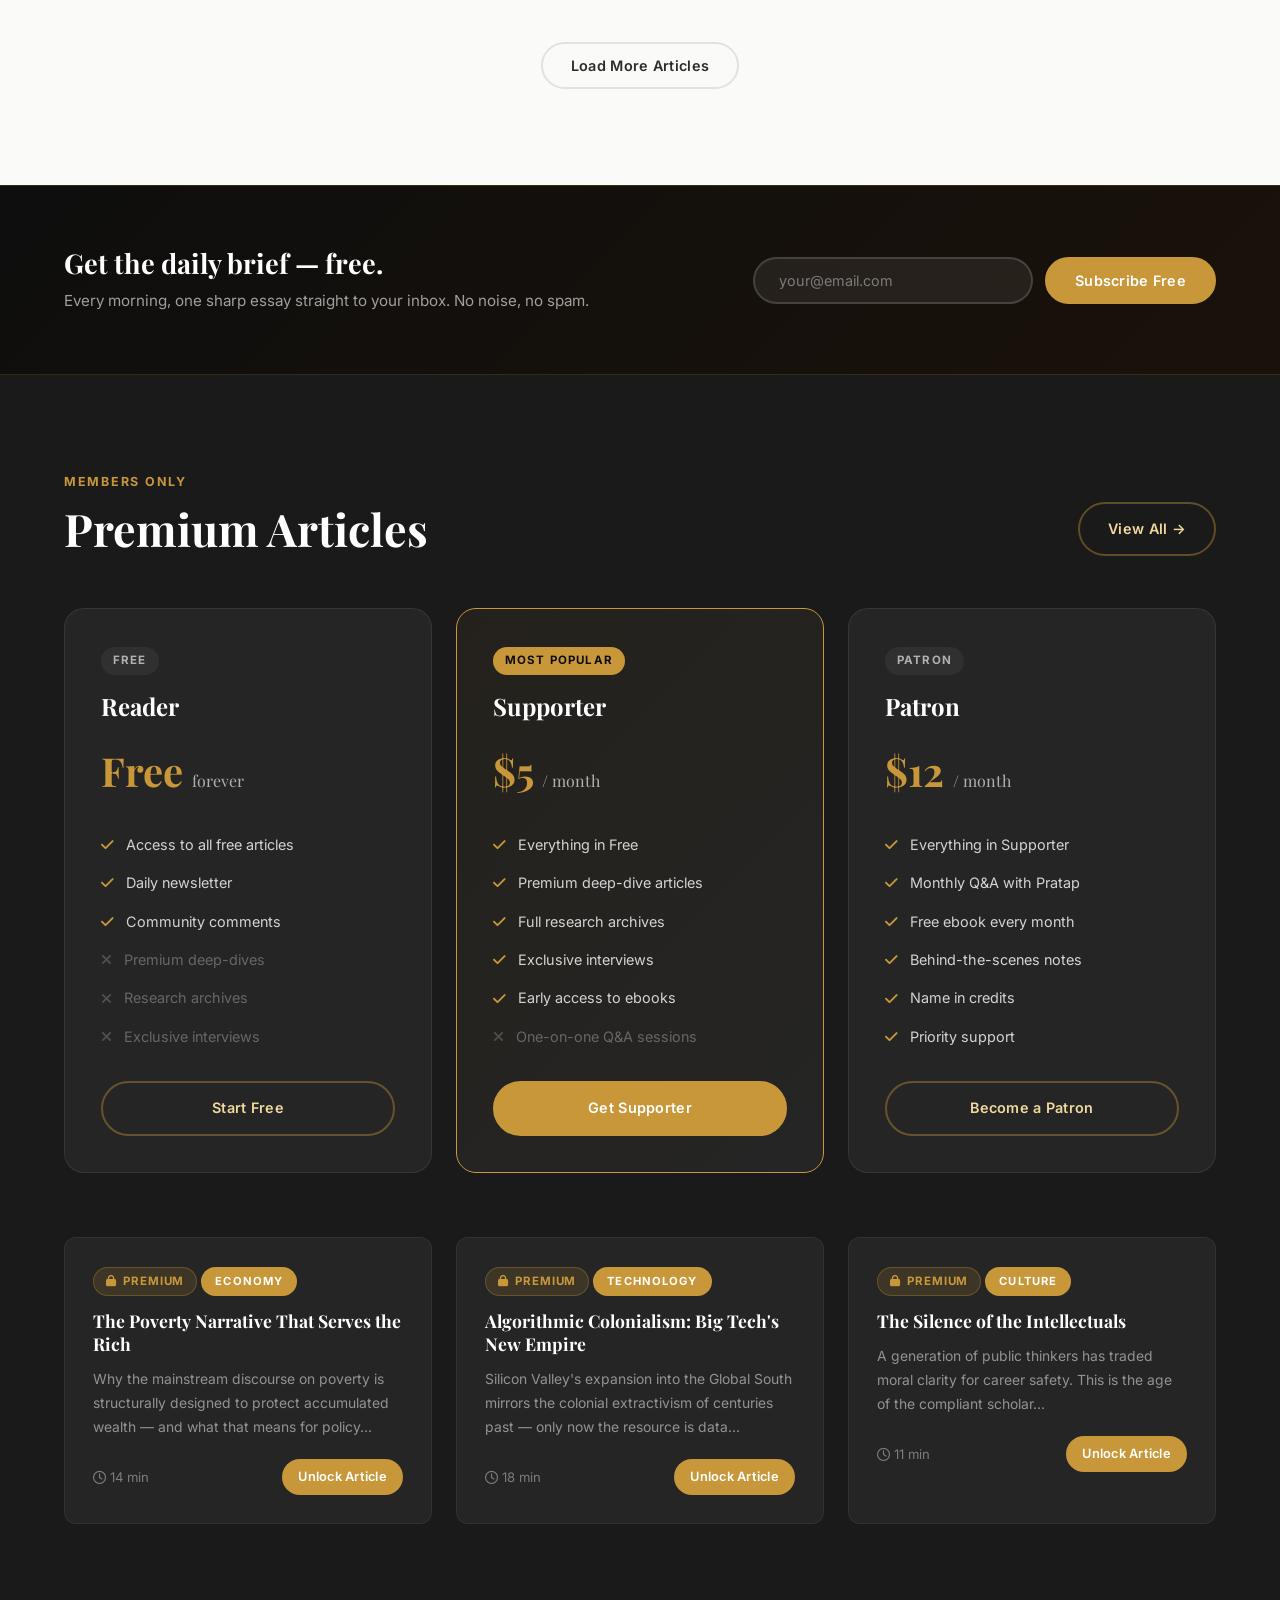
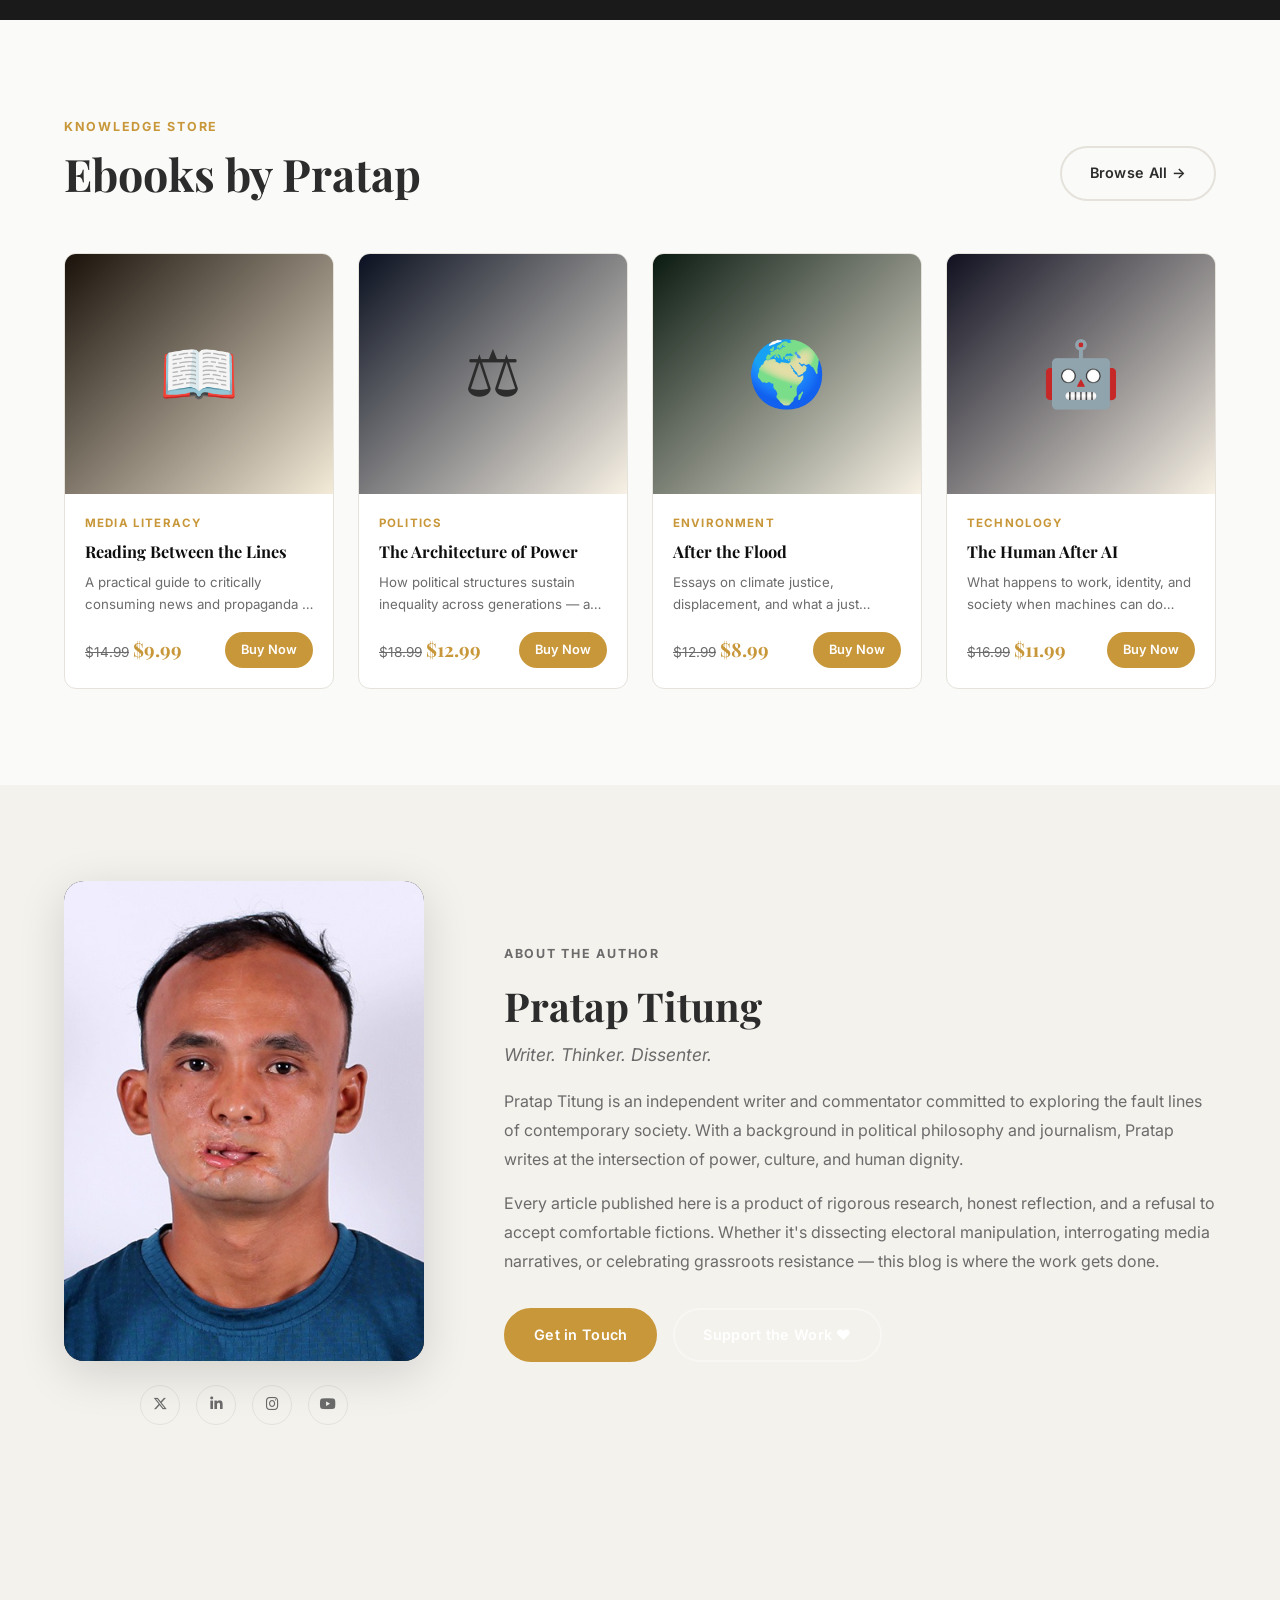
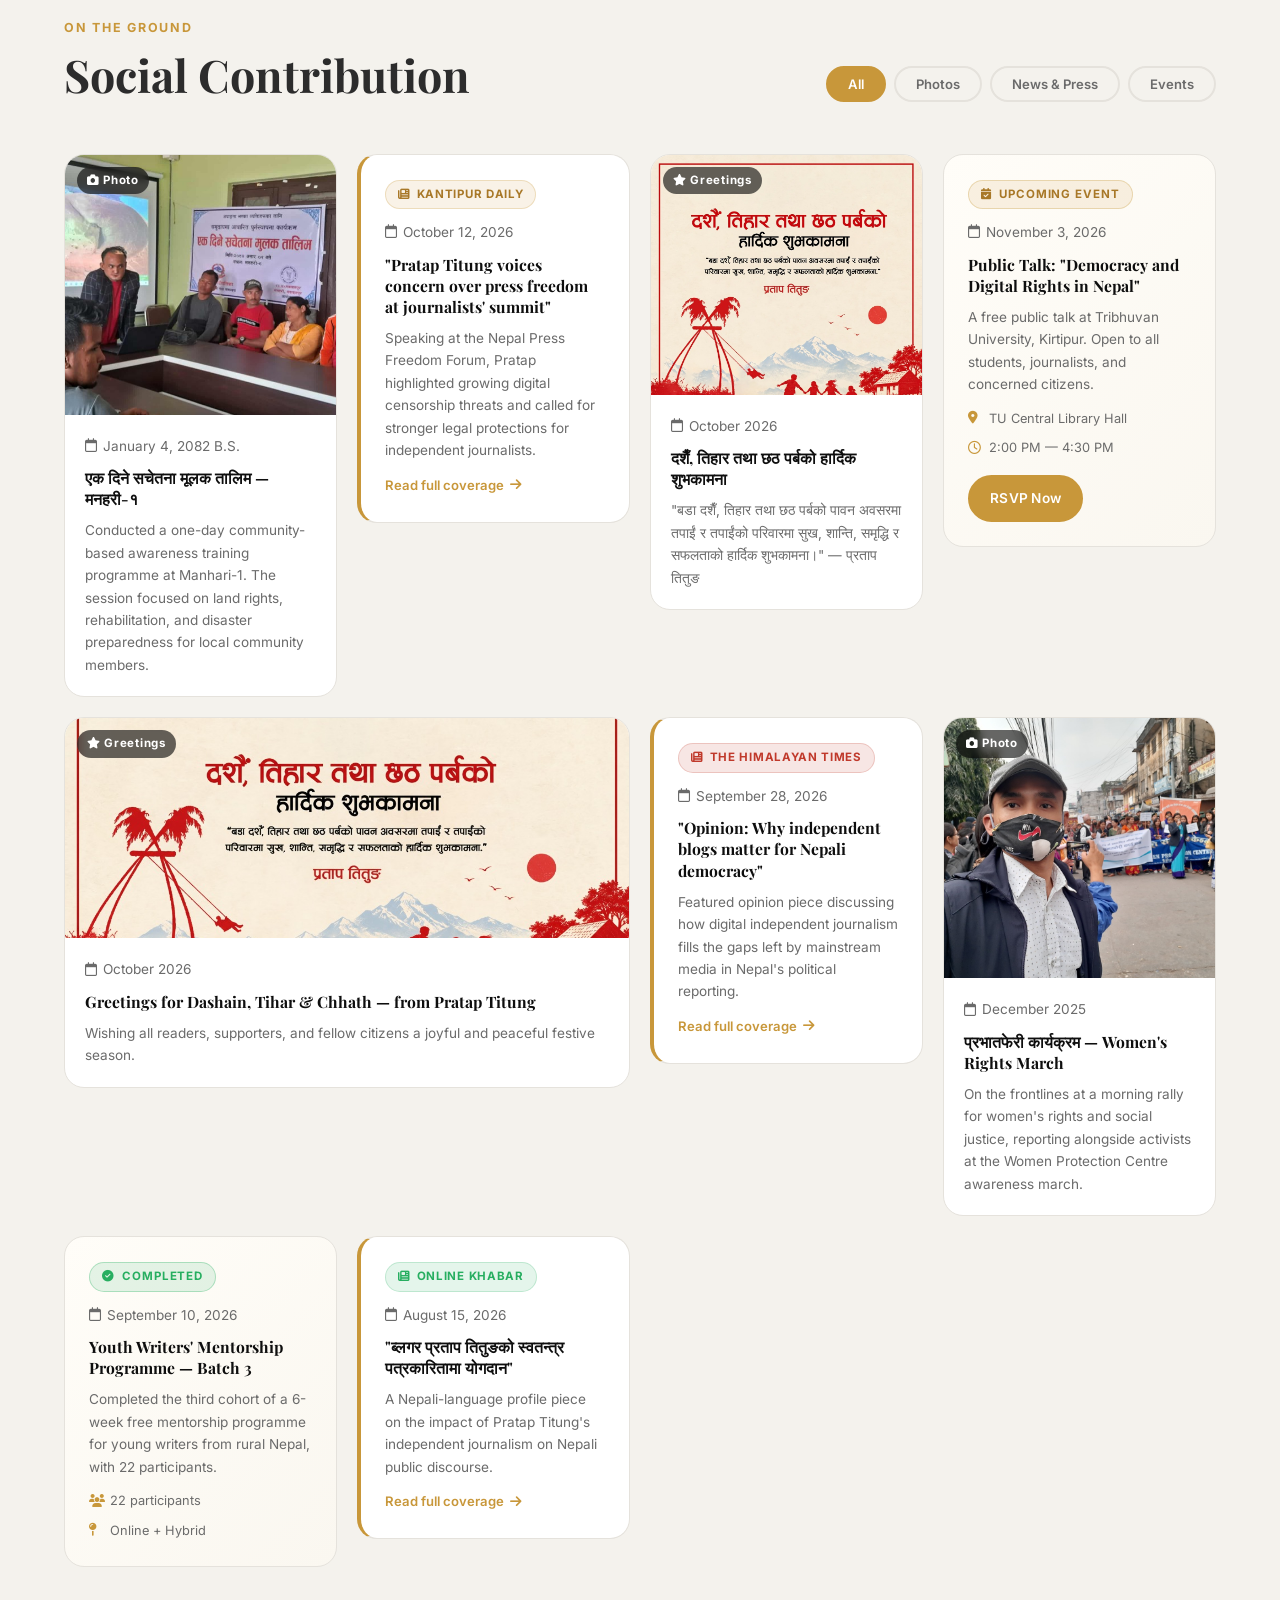
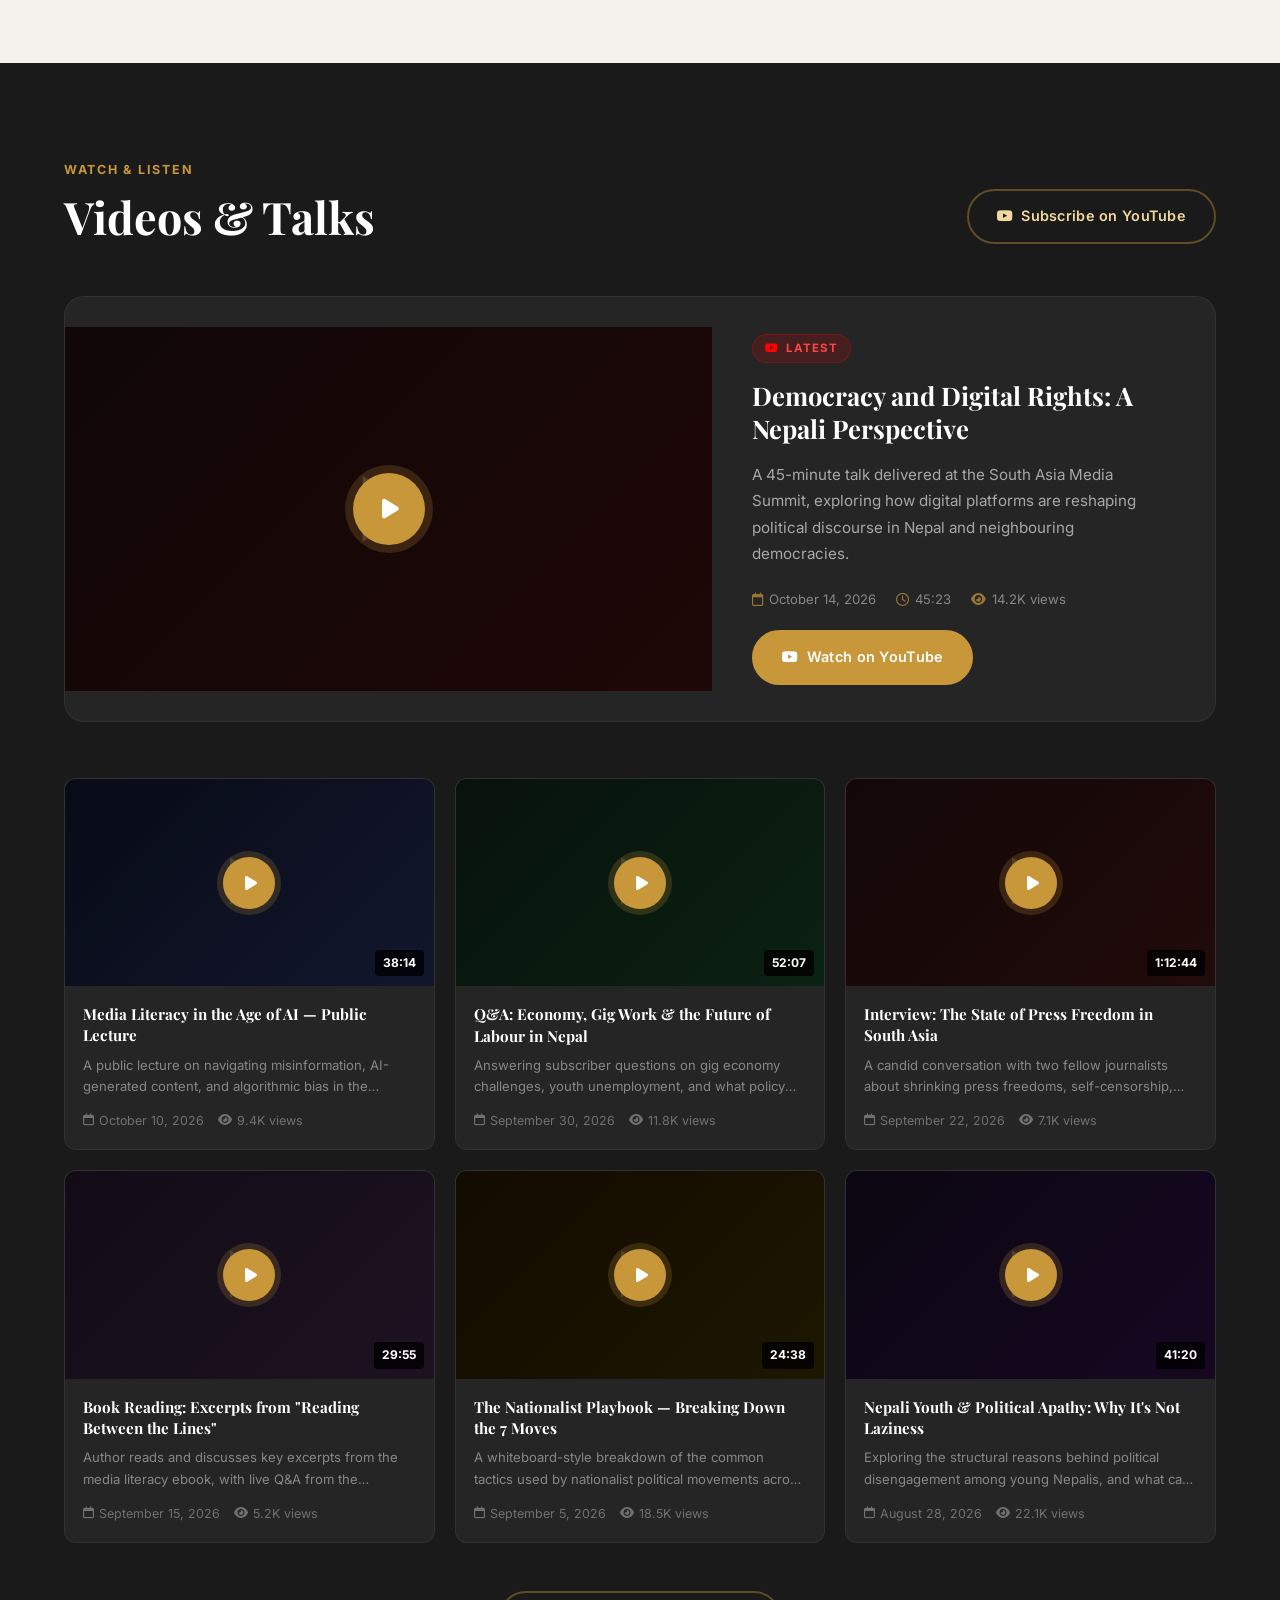
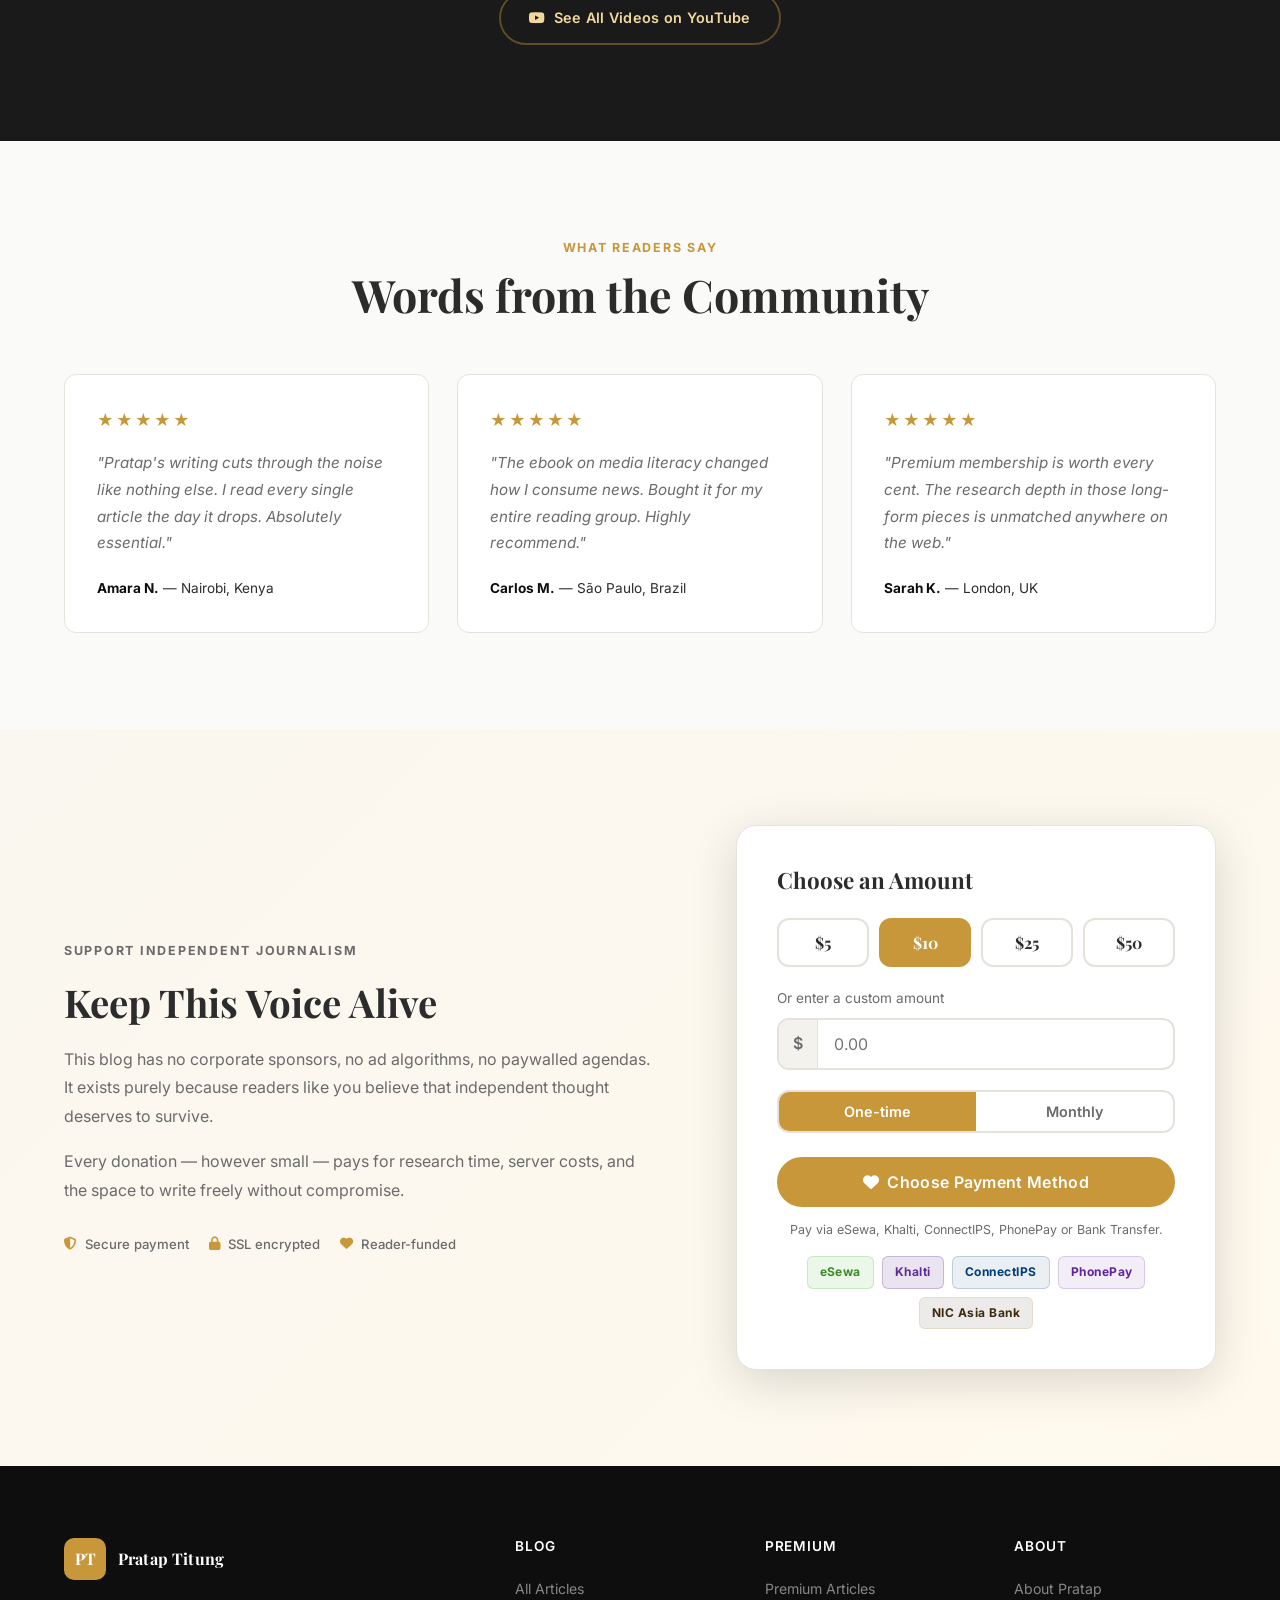
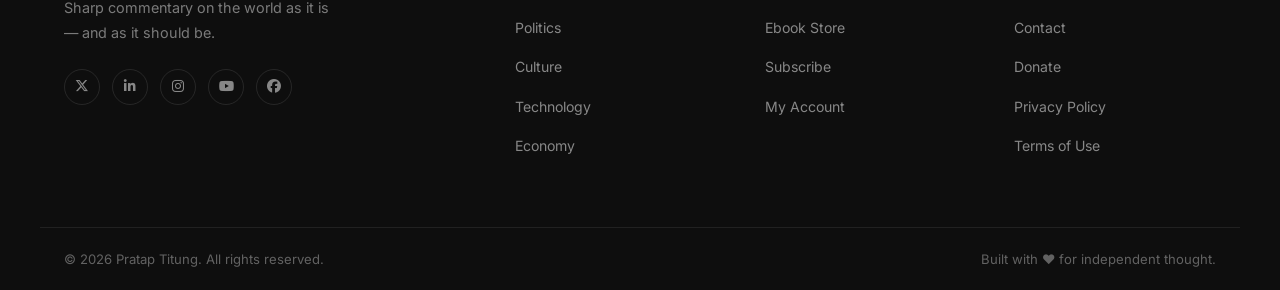
==== commit a73bbade: "Update hero title in index.html" ====
--- a/index.html
+++ b/index.html
@@ -54,7 +54,7 @@
     </div>
     <div class="container hero-content">
       <p class="hero-eyebrow"><span class="dot"></span> New article every day</p>
-      <h1 class="hero-title">हामी मर्न तयार हुन्छाैँ तर‍‍... <br /><em>मार्नेहरुविरुद्ध बाेल्न तयार हुदैनाैँ ।</em></h1>
+      <h1 class="hero-title">A Voice that <br /><em>Matters...</em></h1>
       <p class="hero-sub">
         A space for sharp commentary on contemporary issues — politics, culture,<br class="desktop-br" />
         society and the human condition. Written daily by Pratap Titung.
